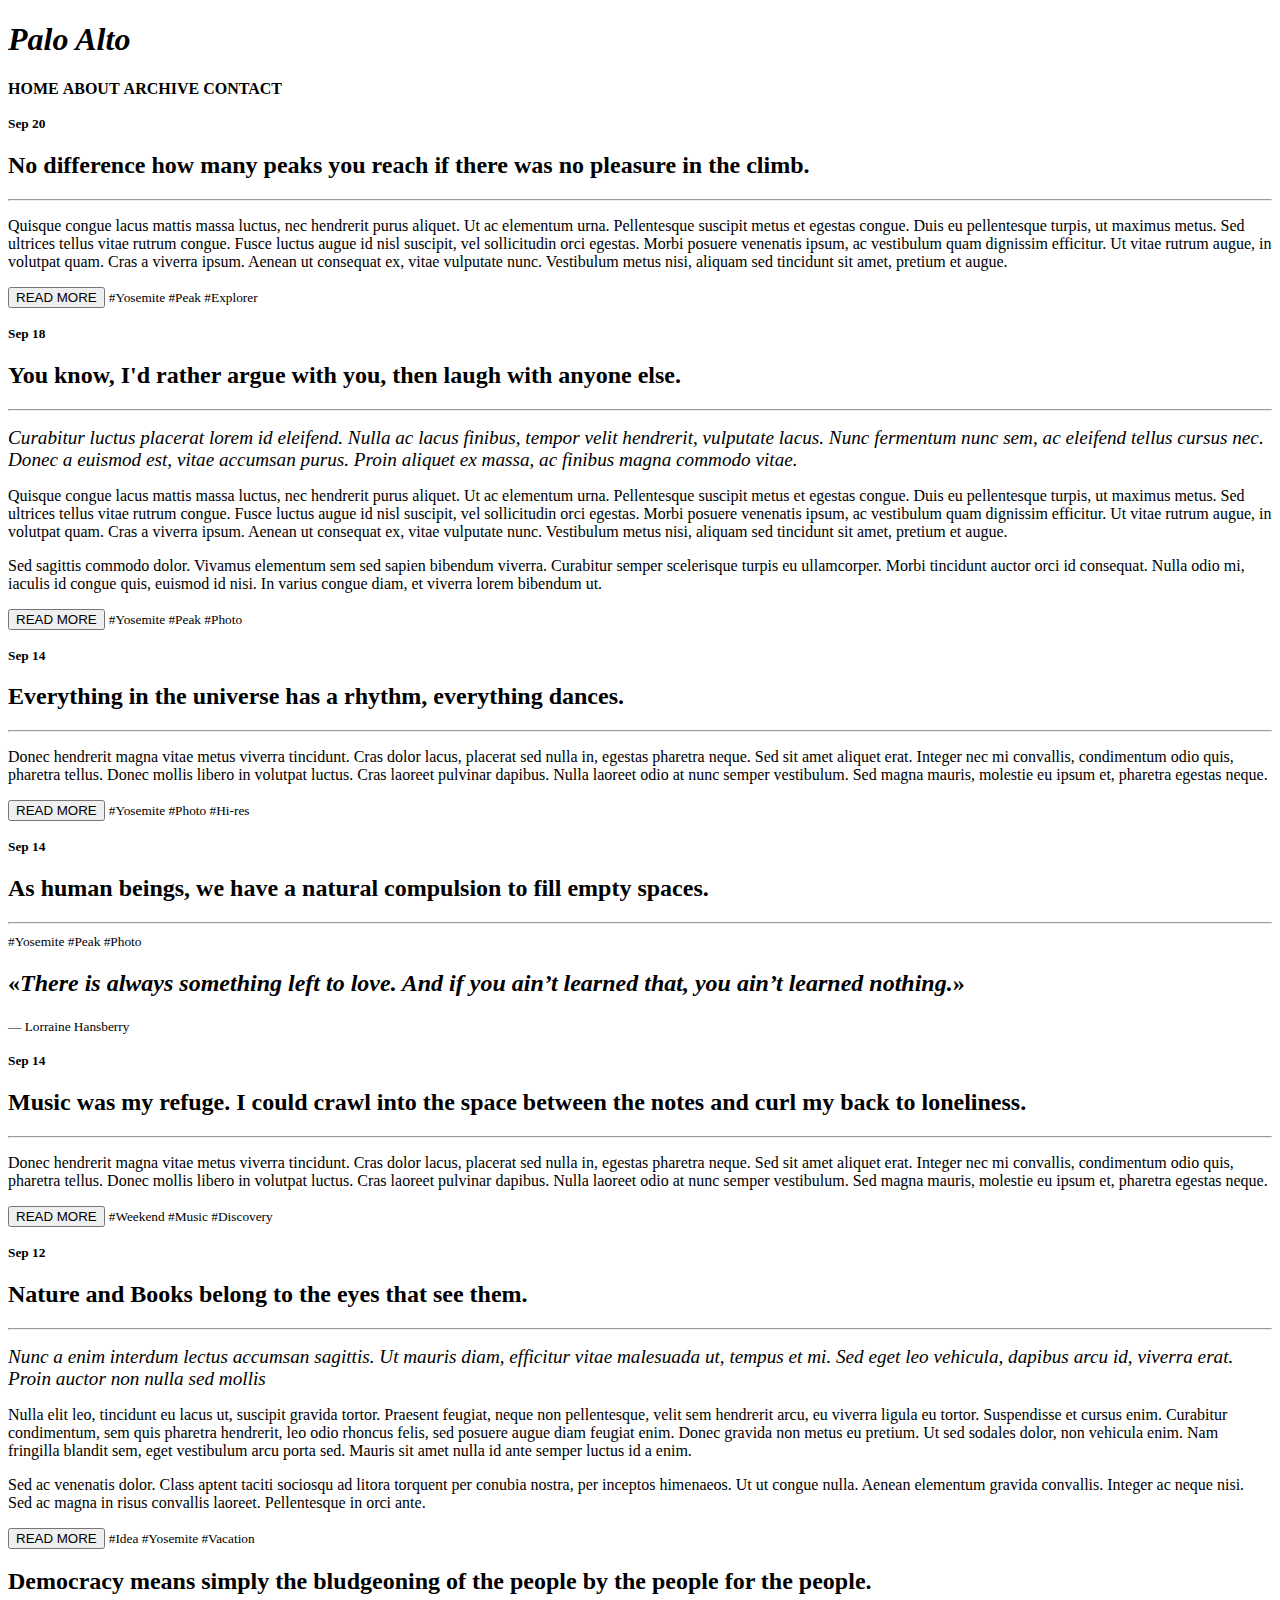
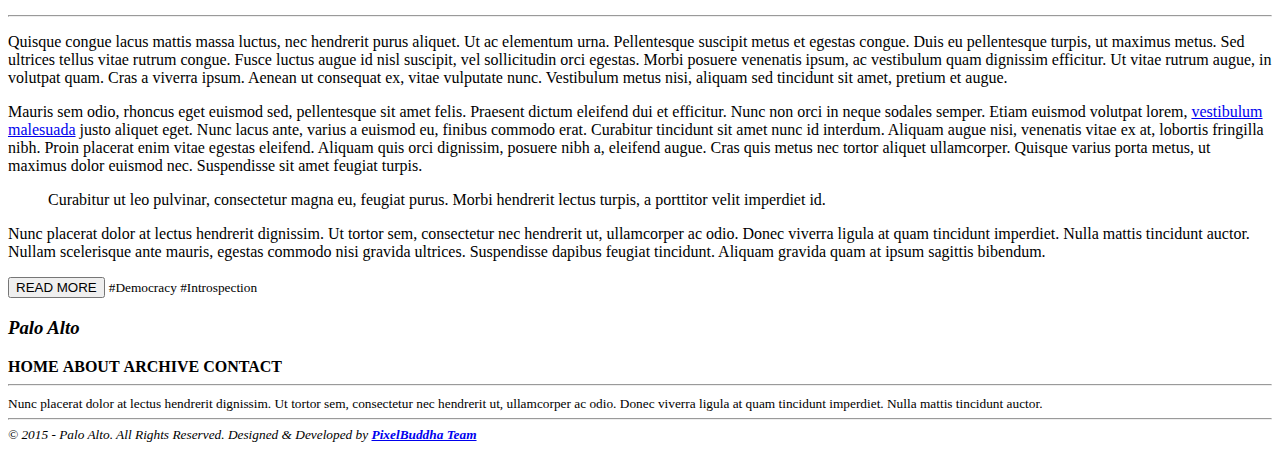
==== public/html/index.html @ e57063d0 "homework" ====
<!DOCTYPE html>
<html lang="uk">
<head>
    <meta charset="utf-8">
    <meta http-equiv="X-UA-Compatible" content="IE=edge">
    <meta name="viewport" content="width=device-width, initial-scale=1, shrink-to-fit=no">

    <title>Index</title>

    <!--<link type="text/css" rel="stylesheet" href="../css/normalize.css">-->
    <link type="text/css" rel="stylesheet" href="../css/main.css">
</head>
<body>

<div class="wrapper">

    <h1>
        <em>Palo Alto</em>
    </h1>
    <div id="menu">
        <ul>
                <li>HOME</li>
                <li>ABOUT</li>
                <li>ARCHIVE</li>
                <li>CONTACT</li>
        </ul>
    </div>
    <p>
        <strong><small>Sep 20</small></strong>
    </p>
    <h2>
            No difference how many peaks you reach if there was no pleasure in the climb.
    </h2>
    <hr>
    <p>
        Quisque congue lacus mattis massa luctus, nec hendrerit purus aliquet. Ut ac elementum urna. Pellentesque suscipit metus et egestas congue. Duis eu pellentesque turpis, ut maximus metus. Sed ultrices tellus vitae rutrum congue. Fusce luctus augue id nisl suscipit, vel sollicitudin orci egestas. Morbi posuere venenatis ipsum, ac vestibulum quam dignissim efficitur. Ut vitae rutrum augue, in volutpat quam. Cras a viverra ipsum. Aenean ut consequat ex, vitae vulputate nunc. Vestibulum metus nisi, aliquam sed tincidunt sit amet, pretium et augue.
    </p>
    <button>READ MORE</button>
    <small>#Yosemite    #Peak   #Explorer</small>
    <p>
        <strong><small>Sep 18</small></strong>
    </p>
    <h2>
        You know, I'd rather argue with you, then laugh with anyone else.
    </h2>
    <hr>
    <p>
        <em><big>Curabitur luctus placerat lorem id eleifend. Nulla ac lacus finibus, tempor velit hendrerit, vulputate lacus. Nunc fermentum nunc sem, ac eleifend tellus cursus nec. Donec a euismod est, vitae accumsan purus. Proin aliquet ex massa, ac finibus magna commodo vitae.</big></em>
    </p>
    <p>
        Quisque congue lacus mattis massa luctus, nec hendrerit purus aliquet. Ut ac elementum urna. Pellentesque suscipit metus et egestas congue. Duis eu pellentesque turpis, ut maximus metus. Sed ultrices tellus vitae rutrum congue. Fusce luctus augue id nisl suscipit, vel sollicitudin orci egestas. Morbi posuere venenatis ipsum, ac vestibulum quam dignissim efficitur. Ut vitae rutrum augue, in volutpat quam. Cras a viverra ipsum. Aenean ut consequat ex, vitae vulputate nunc. Vestibulum metus nisi, aliquam sed tincidunt sit amet, pretium et augue.
    </p>
    <p>
        Sed sagittis commodo dolor. Vivamus elementum sem sed sapien bibendum viverra. Curabitur semper scelerisque turpis eu ullamcorper. Morbi tincidunt auctor orci id consequat. Nulla odio mi, iaculis id congue quis, euismod id nisi. In varius congue diam, et viverra lorem bibendum ut.
    </p>
    <button>READ MORE</button>
    <small>#Yosemite   #Peak   #Photo</small>

    <p>
        <strong><small>Sep 14</small></strong>
    </p>
    <h2>
        Everything in the universe has a rhythm, everything dances.
    </h2>
    <hr>
    <p>
        Donec hendrerit magna vitae metus viverra tincidunt. Cras dolor lacus, placerat sed nulla in, egestas pharetra neque. Sed sit amet aliquet erat. Integer nec mi convallis, condimentum odio quis, pharetra tellus. Donec mollis libero in volutpat luctus. Cras laoreet pulvinar dapibus. Nulla laoreet odio at nunc semper vestibulum. Sed magna mauris, molestie eu ipsum et, pharetra egestas neque.
    </p>
    <button>READ MORE</button>
    <small>#Yosemite    #Photo  #Hi-res</small>
    <p>
        <strong><small>Sep 14</small></strong>
    </p>
    <h2>
        As human beings, we have a natural compulsion to fill empty spaces.
    </h2>
    <hr>
    <small>#Yosemite    #Peak   #Photo</small>
    <h2>
        <q><em>There is always something left to love.
        And if you ain’t learned that, you
        ain’t learned nothing.</em></q>
    </h2>
    <small>— Lorraine Hansberry</small>
    <p>
        <strong><small>Sep 14</small></strong>
    </p>

    <h2>
        Music was my refuge. I could crawl into the space between the notes and curl my back to loneliness.
    </h2>
    <hr>
    <p>
        Donec hendrerit magna vitae metus viverra tincidunt. Cras dolor lacus, placerat sed nulla in, egestas pharetra neque. Sed sit amet aliquet erat. Integer nec mi convallis, condimentum odio quis, pharetra tellus. Donec mollis libero in volutpat luctus. Cras laoreet pulvinar dapibus. Nulla laoreet odio at nunc semper vestibulum. Sed magna mauris, molestie eu ipsum et, pharetra egestas neque.
    </p>
    <button>READ MORE</button>
    <small>#Weekend   #Music   #Discovery</small>
    <p>
        <strong><small>Sep 12</small></strong>
    </p>
    <h2>
        Nature and Books belong to the eyes that see them.
    </h2>
    <hr>
    <p>
        <em><big>Nunc a enim interdum lectus accumsan sagittis. Ut mauris diam, efficitur vitae malesuada ut, tempus et mi. Sed eget leo vehicula, dapibus arcu id, viverra erat. Proin auctor non nulla sed mollis</big></em>
    </p>
    <p>
        Nulla elit leo, tincidunt eu lacus ut, suscipit gravida tortor. Praesent feugiat, neque non pellentesque, velit sem hendrerit arcu, eu viverra ligula eu tortor. Suspendisse et cursus enim. Curabitur condimentum, sem quis pharetra hendrerit, leo odio rhoncus felis, sed posuere augue diam feugiat enim. Donec gravida non metus eu pretium. Ut sed sodales dolor, non vehicula enim. Nam fringilla blandit sem, eget vestibulum arcu porta sed. Mauris sit amet nulla id ante semper luctus id a enim.
    </p>
    <p>
        Sed ac venenatis dolor. Class aptent taciti sociosqu ad litora torquent per conubia nostra, per inceptos himenaeos. Ut ut congue nulla. Aenean elementum gravida convallis. Integer ac neque nisi. Sed ac magna in risus convallis laoreet. Pellentesque in orci ante.
    </p>
    <button>READ MORE</button>
    <small>#Idea   #Yosemite   #Vacation</small>
    <h2>
        Democracy means simply the bludgeoning of the people by the people for the people.
    </h2>
    <hr>
    <p>
        Quisque congue lacus mattis massa luctus, nec hendrerit purus aliquet. Ut ac elementum urna. Pellentesque suscipit metus et egestas congue. Duis eu pellentesque turpis, ut maximus metus. Sed ultrices tellus vitae rutrum congue. Fusce luctus augue id nisl suscipit, vel sollicitudin orci egestas. Morbi posuere venenatis ipsum, ac vestibulum quam dignissim efficitur. Ut vitae rutrum augue, in volutpat quam. Cras a viverra ipsum. Aenean ut consequat ex, vitae vulputate nunc. Vestibulum metus nisi, aliquam sed tincidunt sit amet, pretium et augue.
    </p>
    <p>
        Mauris sem odio, rhoncus eget euismod sed, pellentesque sit amet felis. Praesent dictum eleifend dui et efficitur. Nunc non orci in neque sodales semper. Etiam euismod volutpat lorem, <a href="#"> vestibulum malesuada</a> justo aliquet eget. Nunc lacus ante, varius a euismod eu, finibus commodo erat. Curabitur tincidunt sit amet nunc id interdum. Aliquam augue nisi, venenatis vitae ex at, lobortis fringilla nibh. Proin placerat enim vitae egestas eleifend. Aliquam quis orci dignissim, posuere nibh a, eleifend augue. Cras quis metus nec tortor aliquet ullamcorper. Quisque varius porta metus, ut maximus dolor euismod nec. Suspendisse sit amet feugiat turpis.
    </p>
    <blockquote>
        Curabitur ut leo pulvinar, consectetur magna eu, feugiat purus. Morbi hendrerit lectus turpis, a porttitor velit imperdiet id.
    </blockquote>
    <p>
        Nunc placerat dolor at lectus hendrerit dignissim. Ut tortor sem, consectetur nec hendrerit ut, ullamcorper ac odio. Donec viverra ligula at quam tincidunt imperdiet. Nulla mattis tincidunt auctor. Nullam scelerisque ante mauris, egestas commodo nisi gravida ultrices. Suspendisse dapibus feugiat tincidunt. Aliquam gravida quam at ipsum sagittis bibendum.
    </p>
    <button>READ MORE</button>
    <small>#Democracy   #Introspection</small>

    <h3>
        <strong>
            <em>
                Palo Alto
            </em>
        </strong>
    </h3>
    <div id="footer_menu">
        <ul>
            <li>HOME</li>
            <li>ABOUT</li>
            <li>ARCHIVE</li>
            <li>CONTACT</li>
        </ul>
    </div>
    <hr>
    <small>
        Nunc placerat dolor at lectus hendrerit dignissim. Ut tortor sem, consectetur nec hendrerit ut, ullamcorper ac odio. Donec viverra ligula at quam tincidunt imperdiet. Nulla mattis tincidunt auctor.
    <hr>
        <address>© 2015 - Palo Alto. All Rights Reserved. Designed & Developed by <strong><a href="#">PixelBuddha Team</a></strong></address><small>


</div>

<script src="../js/libs/jquery-2.1.1.js"></script>
<script src="../js/main.js"></script>
</body>
</html>
---- public/css/main.css ----
#menu ul{
    margin:  0;
    padding: 0;
    list-style: none;
    font-size: 16px;
}
#menu ul li{
    display: inline-block;
    font-weight: bold;
}
#footer_menu ul{
    margin:  0;
    padding: 0;
    list-style: none;
    font-size: 16px;
}
#footer_menu ul li{
    display: inline-block;
    font-weight: bold;
}
ul {
    /*margin:  0;
    padding: 0;
    list-style: none;
    font-size: 20px;*/
}

ul li:hover ul {
    display: block;
}

ul ul {
    display: none;
}
#left{
    width: 49%;
    display:inline-block;
    margin: 0;
}
#right{
    width: 49%;
    display:inline-block;
    margin: 0;
}
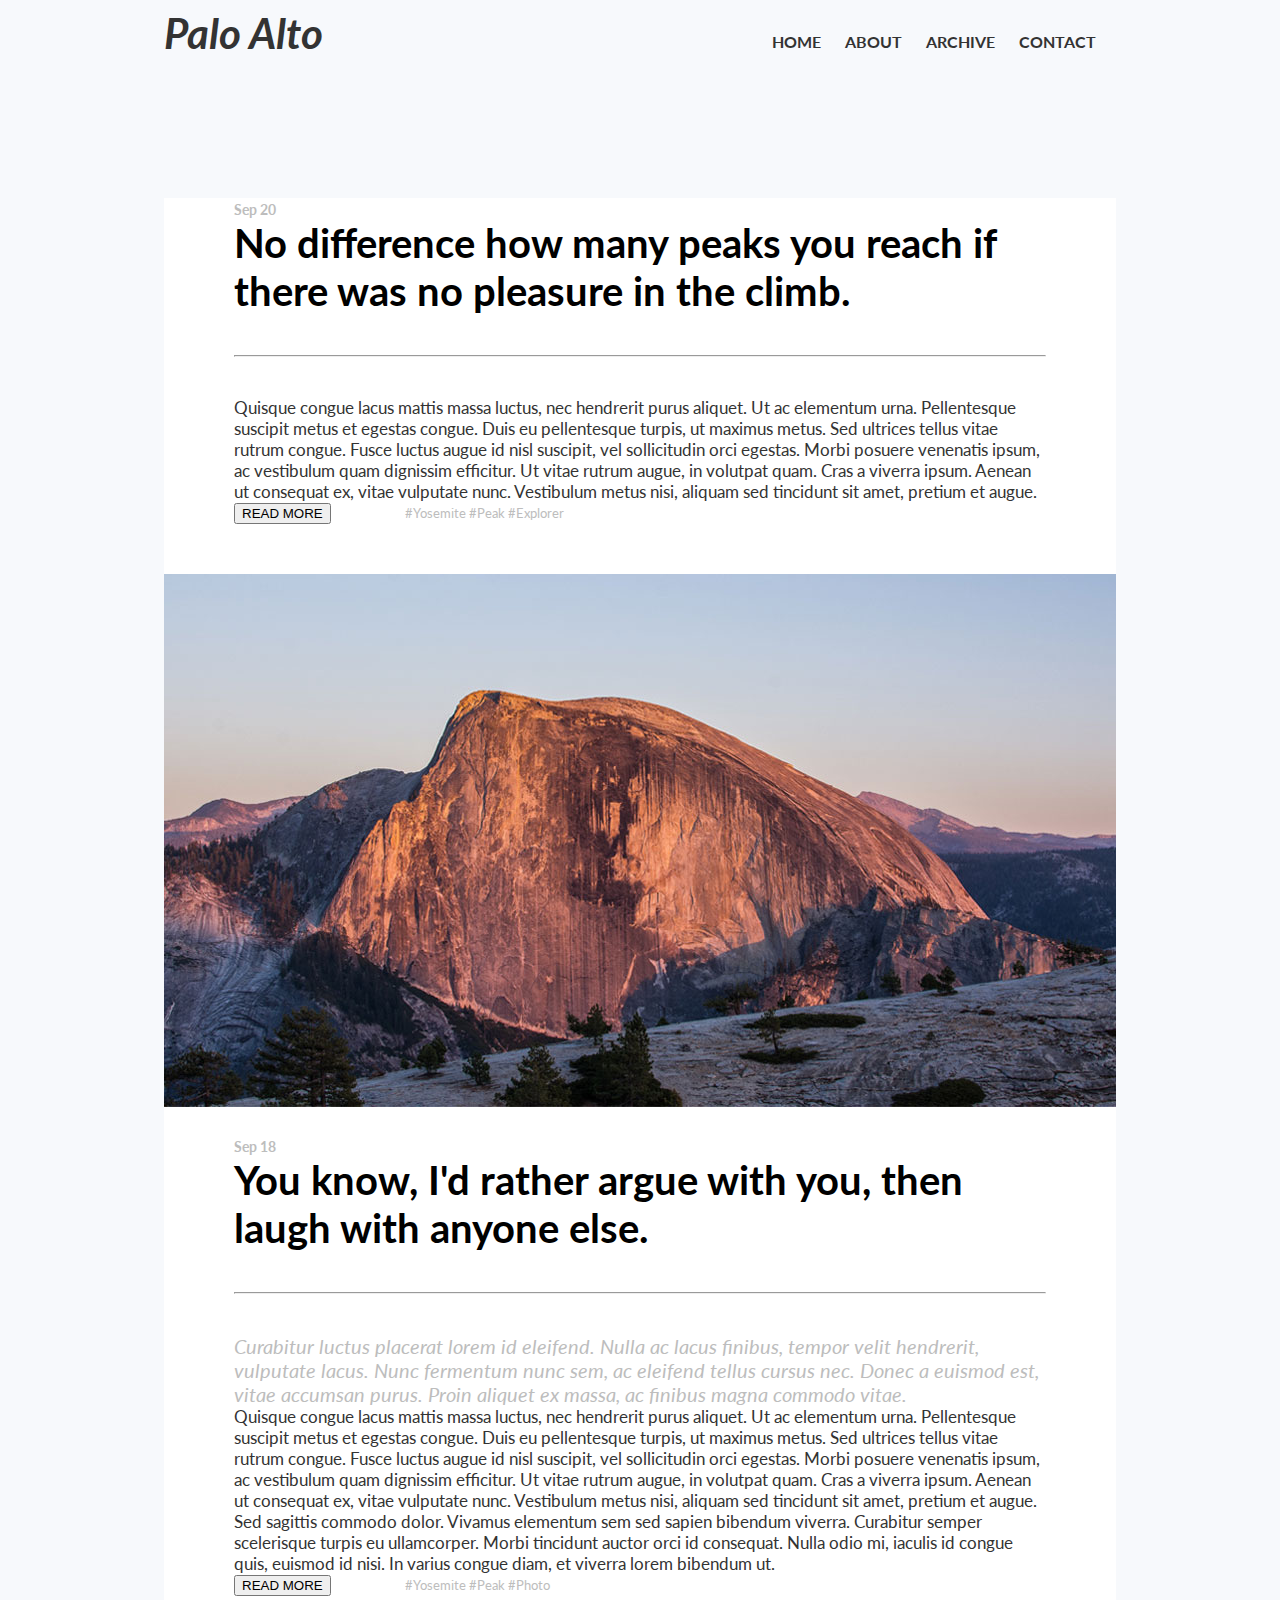
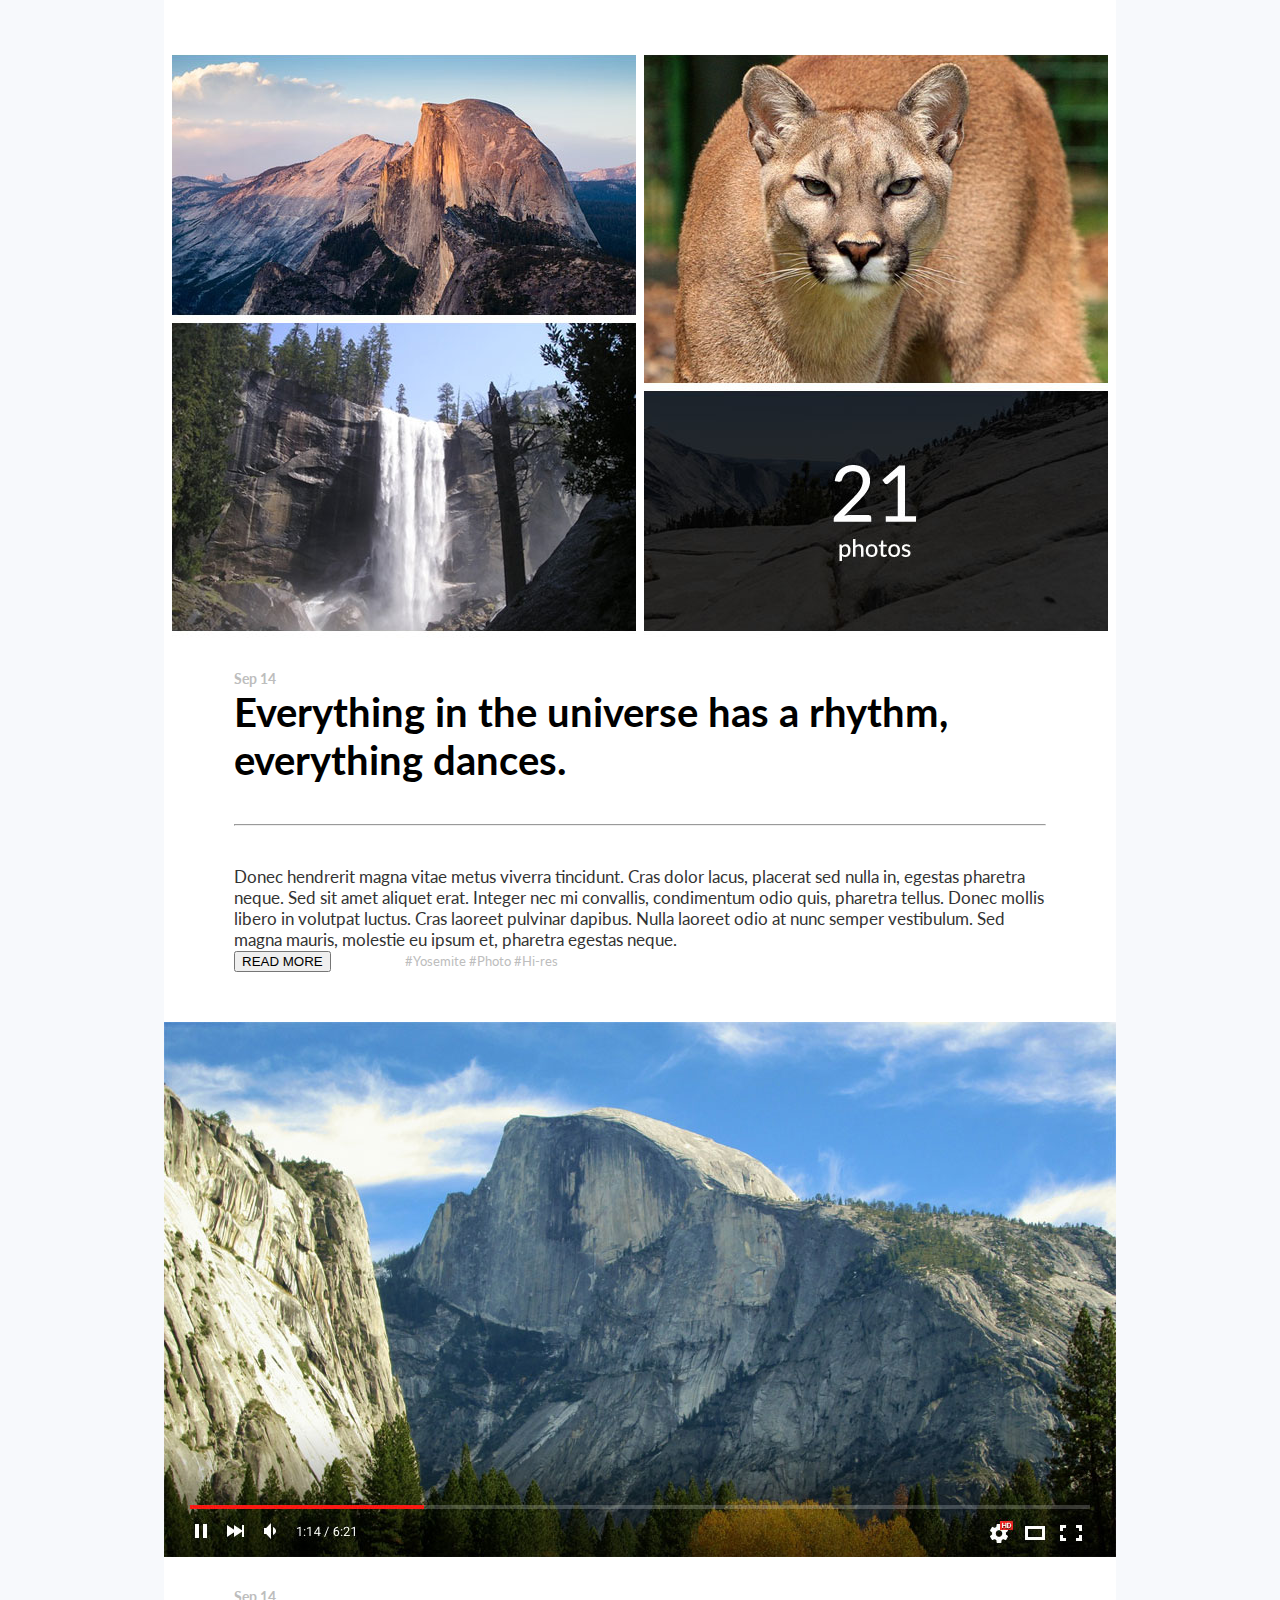
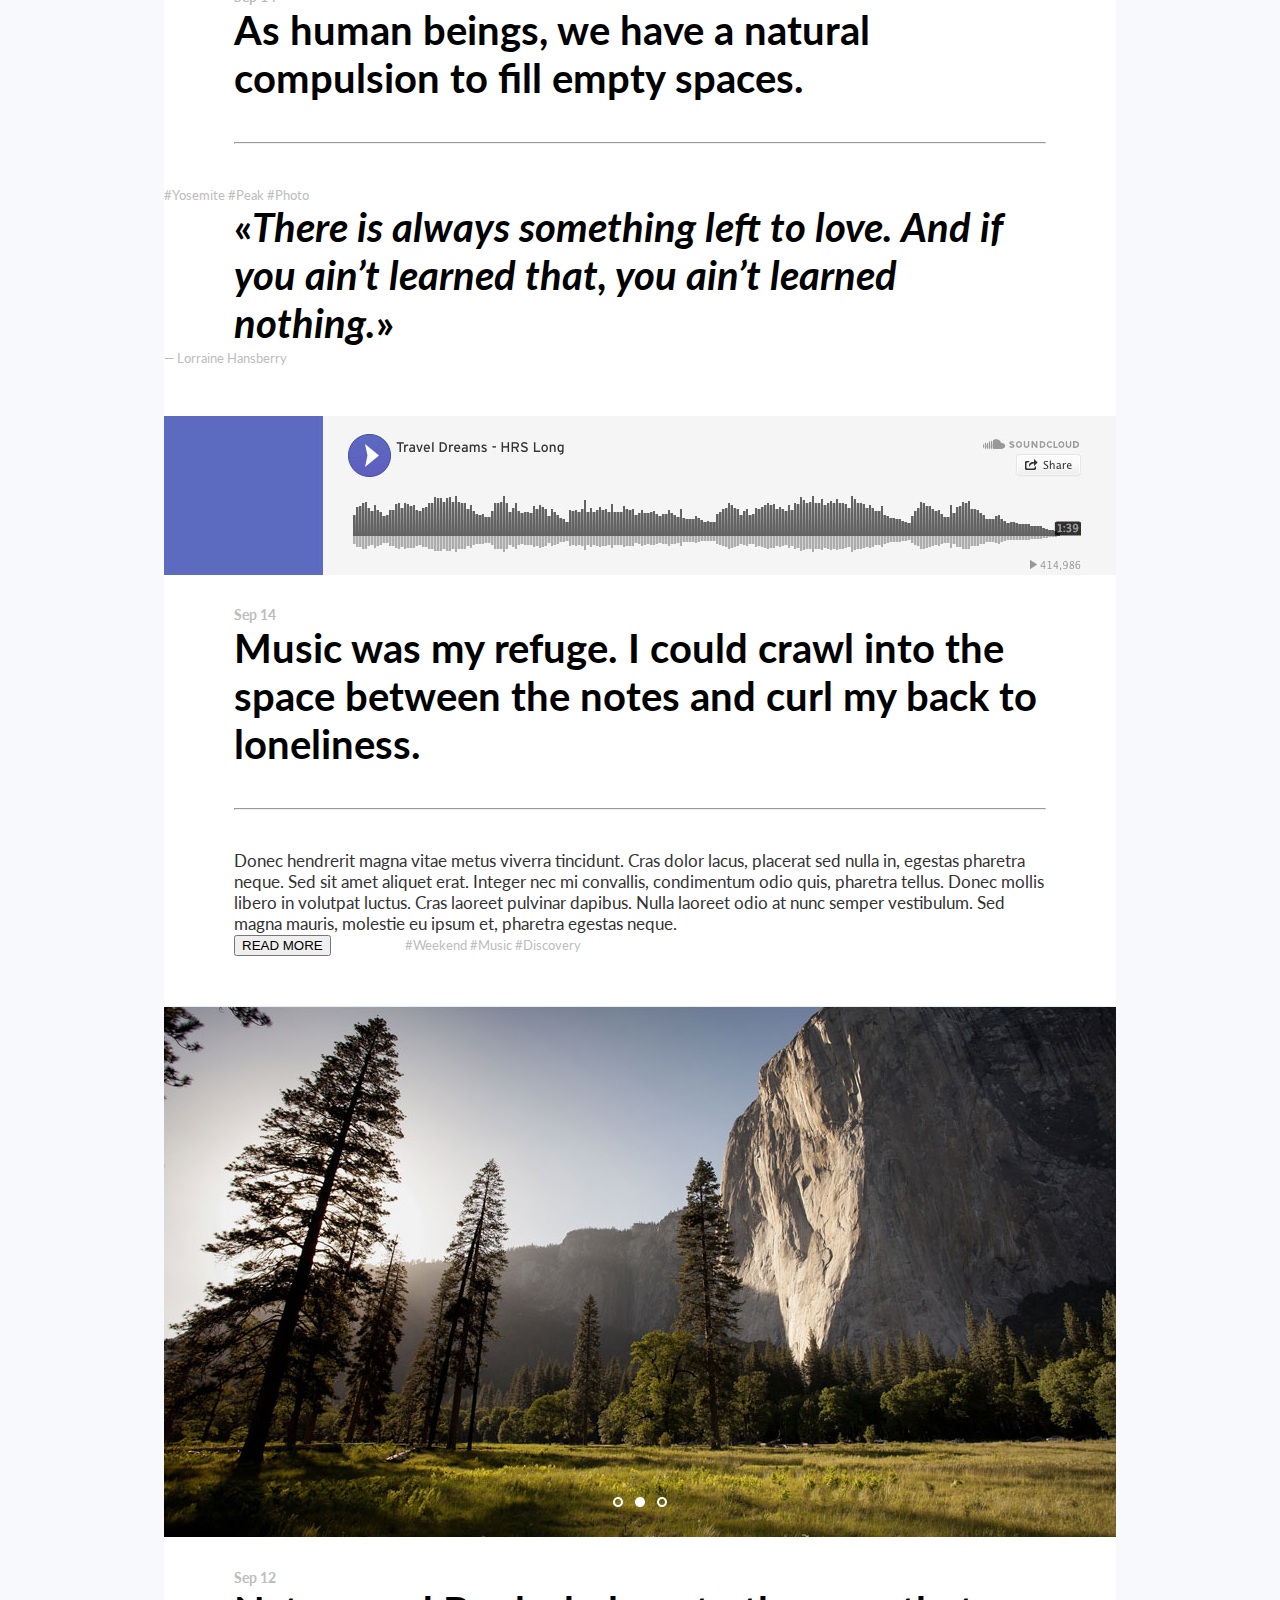
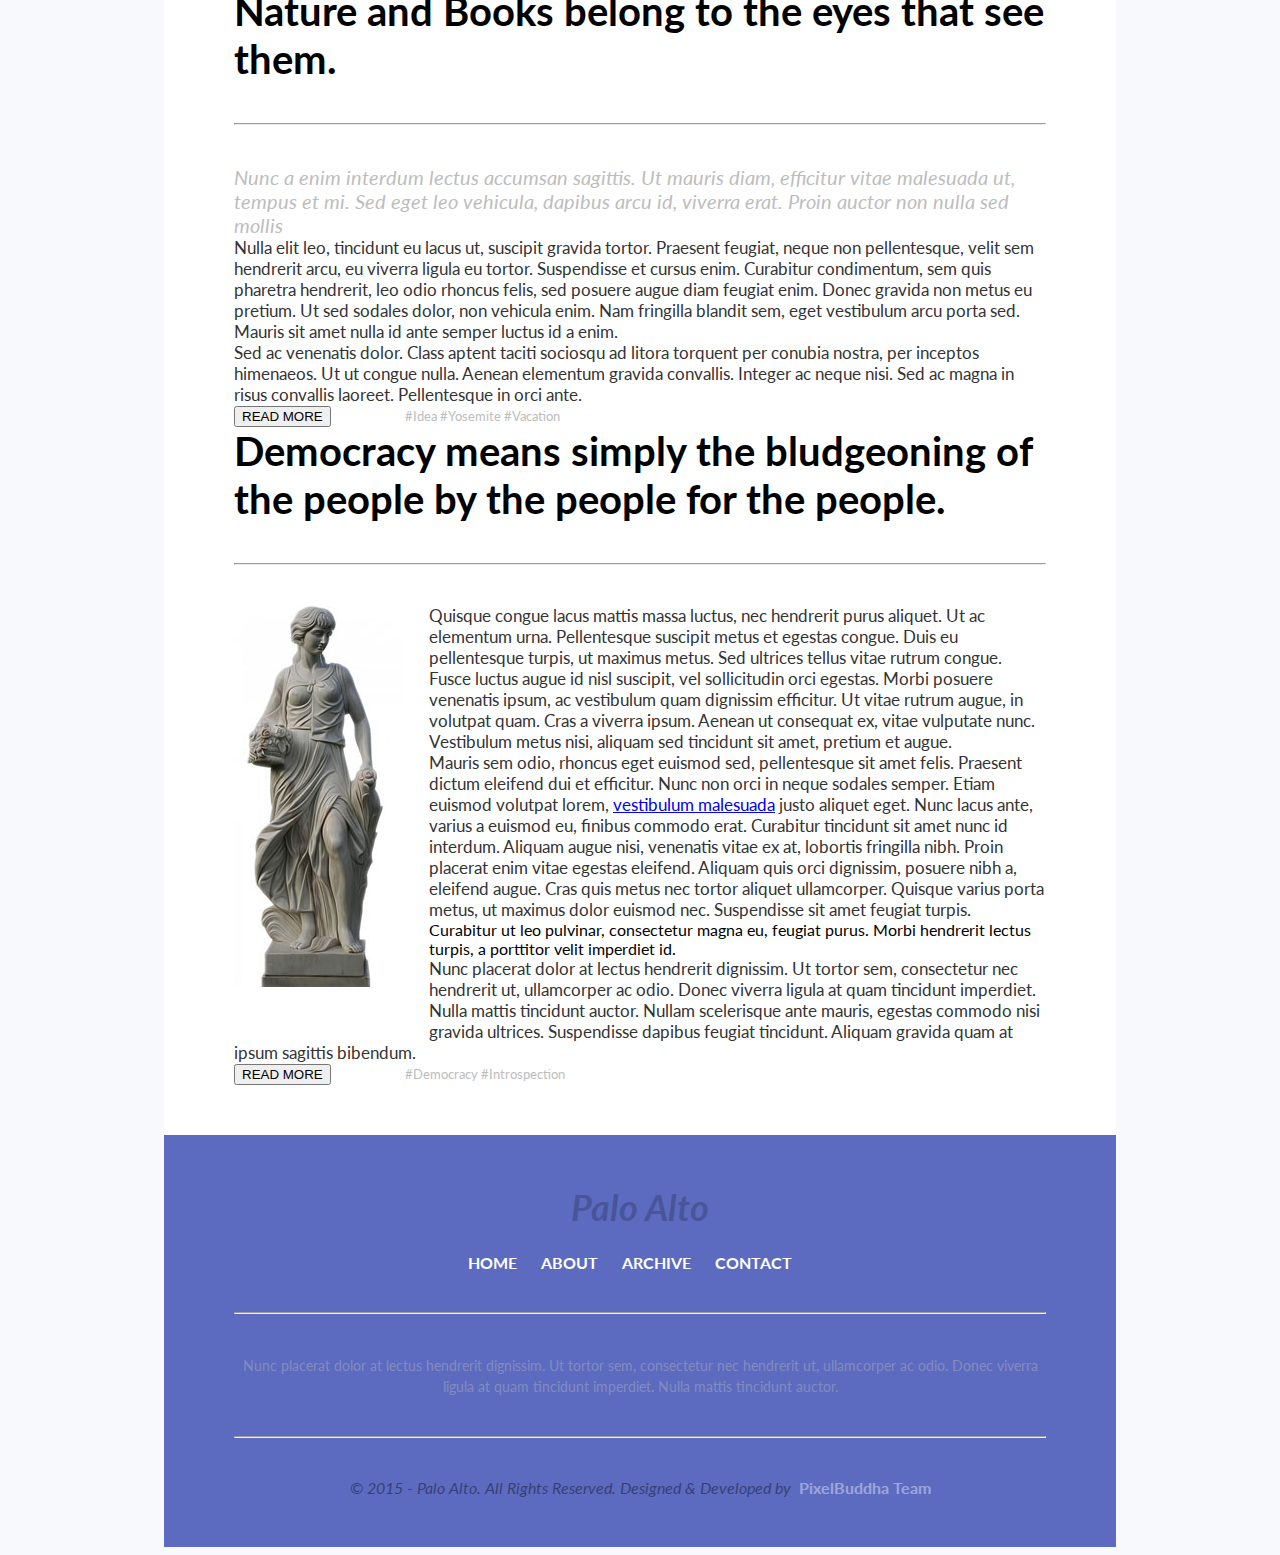
==== commit 84031116: "homework 3.1" ====
--- a/public/html/index.html
+++ b/public/html/index.html
@@ -13,23 +13,24 @@
 <body>
 
 <div class="wrapper">
-
-    <h1>
-        <em>Palo Alto</em>
-    </h1>
-    <div id="menu">
-        <ul>
-                <li>HOME</li>
-                <li>ABOUT</li>
-                <li>ARCHIVE</li>
-                <li>CONTACT</li>
-        </ul>
+    <div class="header">
+        <div class="logo">
+            <a href="index.html">Palo Alto</a>
+        </div>
+        <div id="menu">
+            <ul>
+                <li><a href="index.html">HOME</a></li>
+                <li><a href="about.html">ABOUT</a></li>
+                <li><a href="archive.html">ARCHIVE</a></li>
+                <li><a href="contacts.html">CONTACT</a></li>
+            </ul>
+        </div>
     </div>
     <p>
         <strong><small>Sep 20</small></strong>
     </p>
     <h2>
-            No difference how many peaks you reach if there was no pleasure in the climb.
+        No difference how many peaks you reach if there was no pleasure in the climb.
     </h2>
     <hr>
     <p>
@@ -37,6 +38,7 @@
     </p>
     <button>READ MORE</button>
     <small>#Yosemite    #Peak   #Explorer</small>
+    <img src="../img/img_1.jpg" alt="Mountain" height="533" width="952"/>
     <p>
         <strong><small>Sep 18</small></strong>
     </p>
@@ -55,7 +57,7 @@
     </p>
     <button>READ MORE</button>
     <small>#Yosemite   #Peak   #Photo</small>
-
+    <img src="../img/img_2.jpg" alt="Images" height="593" width="952"/>
     <p>
         <strong><small>Sep 14</small></strong>
     </p>
@@ -68,6 +70,8 @@
     </p>
     <button>READ MORE</button>
     <small>#Yosemite    #Photo  #Hi-res</small>
+
+    <img src="../img/img_3.jpg" alt="Video" height="535" width="952"/>
     <p>
         <strong><small>Sep 14</small></strong>
     </p>
@@ -78,10 +82,11 @@
     <small>#Yosemite    #Peak   #Photo</small>
     <h2>
         <q><em>There is always something left to love.
-        And if you ain’t learned that, you
-        ain’t learned nothing.</em></q>
+            And if you ain’t learned that, you
+            ain’t learned nothing.</em></q>
     </h2>
     <small>— Lorraine Hansberry</small>
+    <img src="../img/img_4.jpg" alt="Player" height="159" width="952"/>
     <p>
         <strong><small>Sep 14</small></strong>
     </p>
@@ -95,6 +100,7 @@
     </p>
     <button>READ MORE</button>
     <small>#Weekend   #Music   #Discovery</small>
+    <img src="../img/img_5.jpg" alt="Slider" height="532" width="952"/>
     <p>
         <strong><small>Sep 12</small></strong>
     </p>
@@ -117,7 +123,9 @@
         Democracy means simply the bludgeoning of the people by the people for the people.
     </h2>
     <hr>
+
     <p>
+        <img src="../img/img_6.jpg" alt="Statuya" height="408" width="170" style="margin: 0 25px 25px 0; float: left"/>
         Quisque congue lacus mattis massa luctus, nec hendrerit purus aliquet. Ut ac elementum urna. Pellentesque suscipit metus et egestas congue. Duis eu pellentesque turpis, ut maximus metus. Sed ultrices tellus vitae rutrum congue. Fusce luctus augue id nisl suscipit, vel sollicitudin orci egestas. Morbi posuere venenatis ipsum, ac vestibulum quam dignissim efficitur. Ut vitae rutrum augue, in volutpat quam. Cras a viverra ipsum. Aenean ut consequat ex, vitae vulputate nunc. Vestibulum metus nisi, aliquam sed tincidunt sit amet, pretium et augue.
     </p>
     <p>
@@ -132,27 +140,26 @@
     <button>READ MORE</button>
     <small>#Democracy   #Introspection</small>
 
-    <h3>
-        <strong>
-            <em>
-                Palo Alto
-            </em>
-        </strong>
-    </h3>
-    <div id="footer_menu">
-        <ul>
-            <li>HOME</li>
-            <li>ABOUT</li>
-            <li>ARCHIVE</li>
-            <li>CONTACT</li>
-        </ul>
+    <div class="footer">
+
+        <div class="footer_logo">
+            <a href="index.html">Palo Alto</a>
+        </div>
+        <div id="footer_menu">
+            <ul>
+                <li><a href="index.html">HOME</a></li>
+                <li><a href="about.html">ABOUT</a></li>
+                <li><a href="archive.html">ARCHIVE</a></li>
+                <li><a href="contacts.html">CONTACT</a></li>
+            </ul>
+        </div>
+        <hr>
+        <p><small>
+            Nunc placerat dolor at lectus hendrerit dignissim. Ut tortor sem, consectetur nec hendrerit ut, ullamcorper ac odio. Donec viverra ligula at quam tincidunt imperdiet. Nulla mattis tincidunt auctor.
+        </small></p>
+        <hr>
+        <p><address>© 2015 - Palo Alto. All Rights Reserved. Designed & Developed by &nbsp<a href="#">PixelBuddha Team</a></address></p>
     </div>
-    <hr>
-    <small>
-        Nunc placerat dolor at lectus hendrerit dignissim. Ut tortor sem, consectetur nec hendrerit ut, ullamcorper ac odio. Donec viverra ligula at quam tincidunt imperdiet. Nulla mattis tincidunt auctor.
-    <hr>
-        <address>© 2015 - Palo Alto. All Rights Reserved. Designed & Developed by <strong><a href="#">PixelBuddha Team</a></strong></address><small>
-
 
 </div>
 
--- a/public/css/main.css
+++ b/public/css/main.css
@@ -1,3 +1,99 @@
+@import url(https://fonts.googleapis.com/css?family=Lato:700,400);
+
+body{
+    background-color: #f7f9fc;
+    font-family: 'Lato', sans-serif;
+}
+img{
+    margin: 50px 0 25px 0;
+}
+p{
+    color: #333;
+    font-size: 17px;
+}
+h2{
+    font-size: 40px;
+}
+big, small{
+    color: #bdbdbd;
+}
+p, h1, h2, h3, h4, h5, h6, blockquote, button{
+    margin: 0 70px;
+}
+hr{
+    color: #eee;
+    margin: 40px 70px;
+}
+
+address{
+    display: inline;
+    opacity: 0.4;
+
+
+}
+address a{
+    color: #fff;
+    font-weight: bold;
+    text-decoration: none;
+    font-style: normal;
+    opacity: 1;
+}
+
+ul li:hover ul {
+    display: block;
+}
+
+ul ul {
+    display: none;
+}
+.logo {
+    display: inline-block;
+}
+.logo a{
+    text-decoration: none;
+    font-weight: bold;
+    font-size: 42px;
+    font-style: italic;
+    color: #333;
+}
+.footer_logo {
+    display: block;
+}
+.footer_logo a{
+    text-decoration: none;
+    font-weight: bold;
+    font-size: 36px;
+    font-style: italic;
+    color: #000;
+    opacity: 0.2;
+}
+.footer p{
+    color: #fff;
+    opacity: 0.4;
+}
+.wrapper{
+    display: block;
+    background: #fff;
+    margin: 0 auto;
+    width: 952px;
+}
+.header{
+    display: block;
+    background-color: #f7f9fc;
+    height: 190px;
+}
+.footer{
+    display: block;
+    background: #5c6bc0;
+    text-align: center;
+    margin-top: 50px;
+    padding: 50px 0 50px 0;
+}
+#menu{
+    display: inline-block;
+    float: right;
+    margin-top: 24px;
+}
 #menu ul{
     margin:  0;
     padding: 0;
@@ -7,6 +103,23 @@
 #menu ul li{
     display: inline-block;
     font-weight: bold;
+}
+#menu ul li a{
+    text-decoration: none;
+    font-size: 16px;
+    color: #333333;
+    margin: 0 20px 0 0;
+}
+#menu ul li a:hover {
+    padding-bottom: 6px;
+    border-bottom: 2px solid #5c6bc0;
+}
+#menu ul li a.active {
+    color: #bdbdbd;      /*NE RABOTAET, VANYA PODSCAJY KAK POFIXIT'*/
+}
+#footer_menu{
+    display: inline-block;
+    margin-top: 24px;
 }
 #footer_menu ul{
     margin:  0;
@@ -18,19 +131,15 @@
     display: inline-block;
     font-weight: bold;
 }
-ul {
-    /*margin:  0;
-    padding: 0;
-    list-style: none;
-    font-size: 20px;*/
+#footer_menu ul li a{
+    text-decoration: none;
+    font-size: 16px;
+    color: #fff;
+    margin: 0 20px 0 0;
 }
-
-ul li:hover ul {
-    display: block;
-}
-
-ul ul {
-    display: none;
+#footer_menu ul li a:hover {
+    padding-bottom: 6px;
+    border-bottom: 2px solid #fff;
 }
 #left{
     width: 49%;
@@ -41,4 +150,4 @@
     width: 49%;
     display:inline-block;
     margin: 0;
-}+}
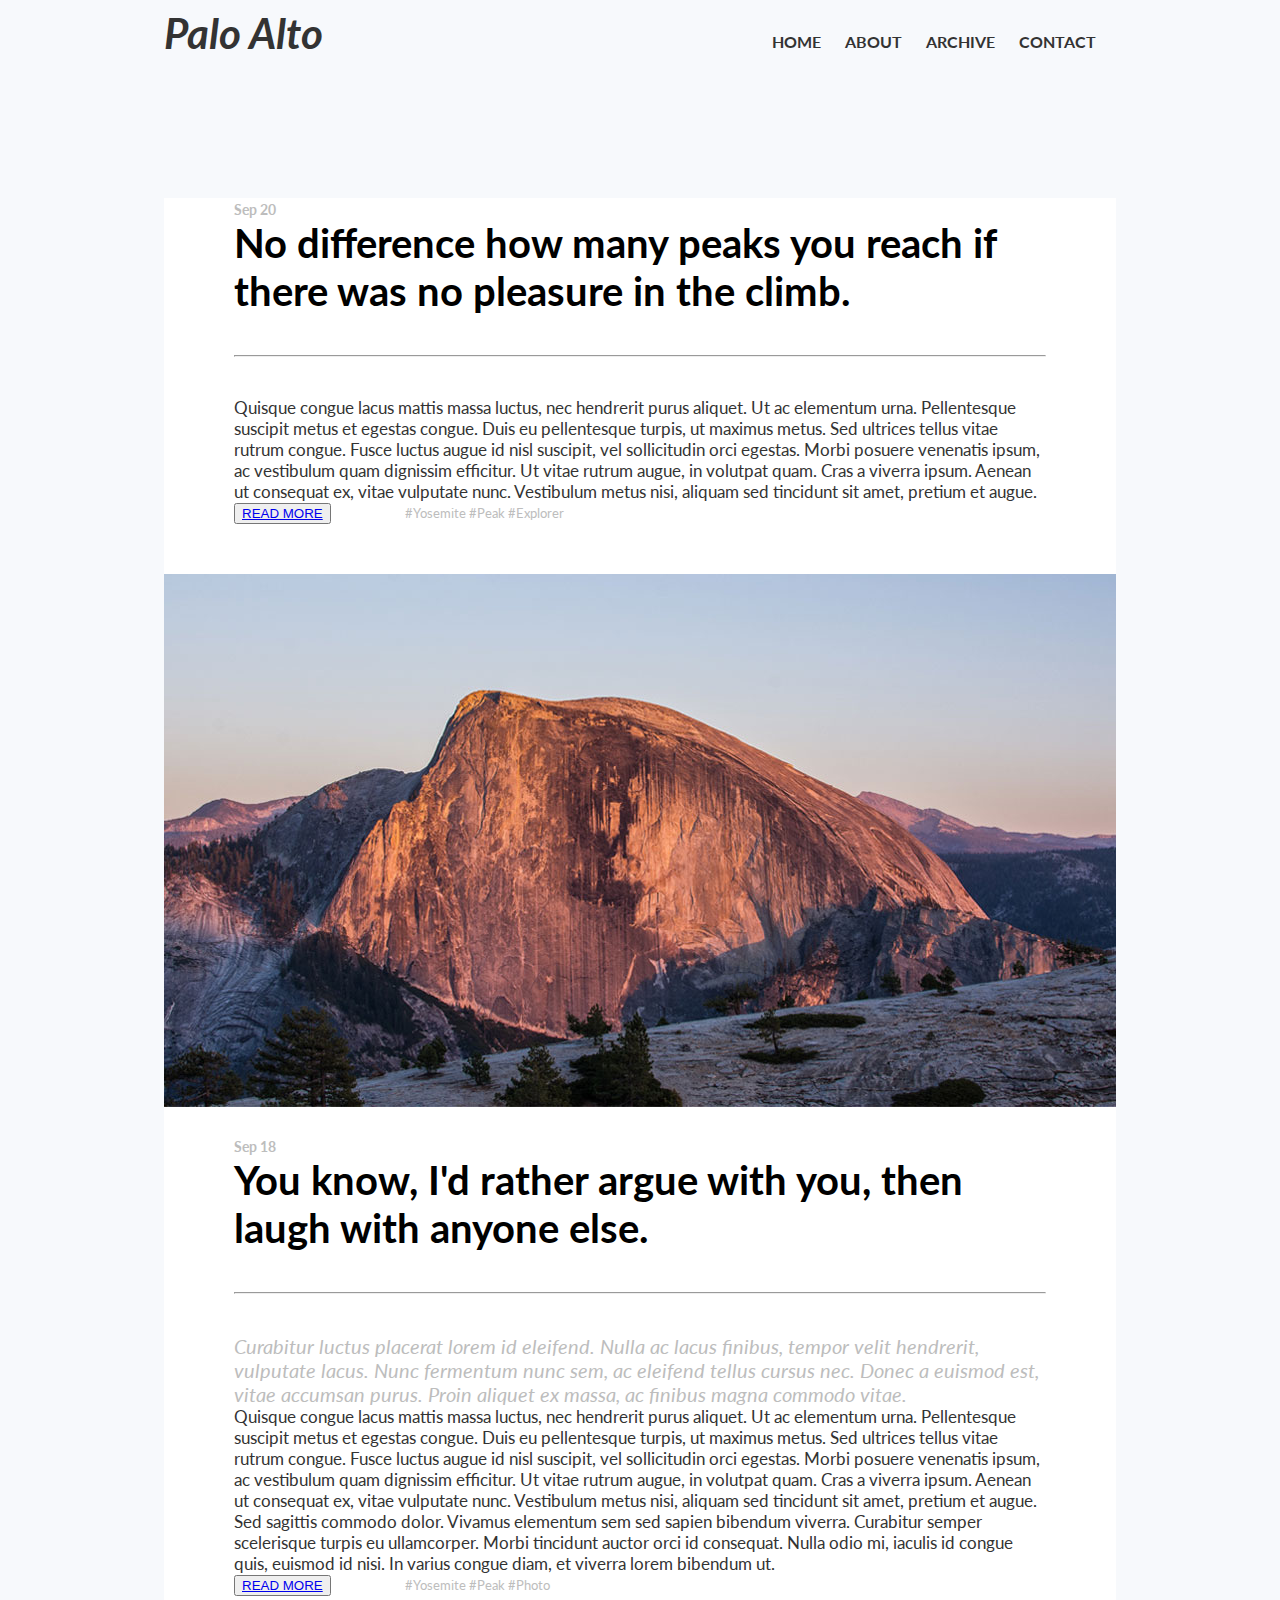
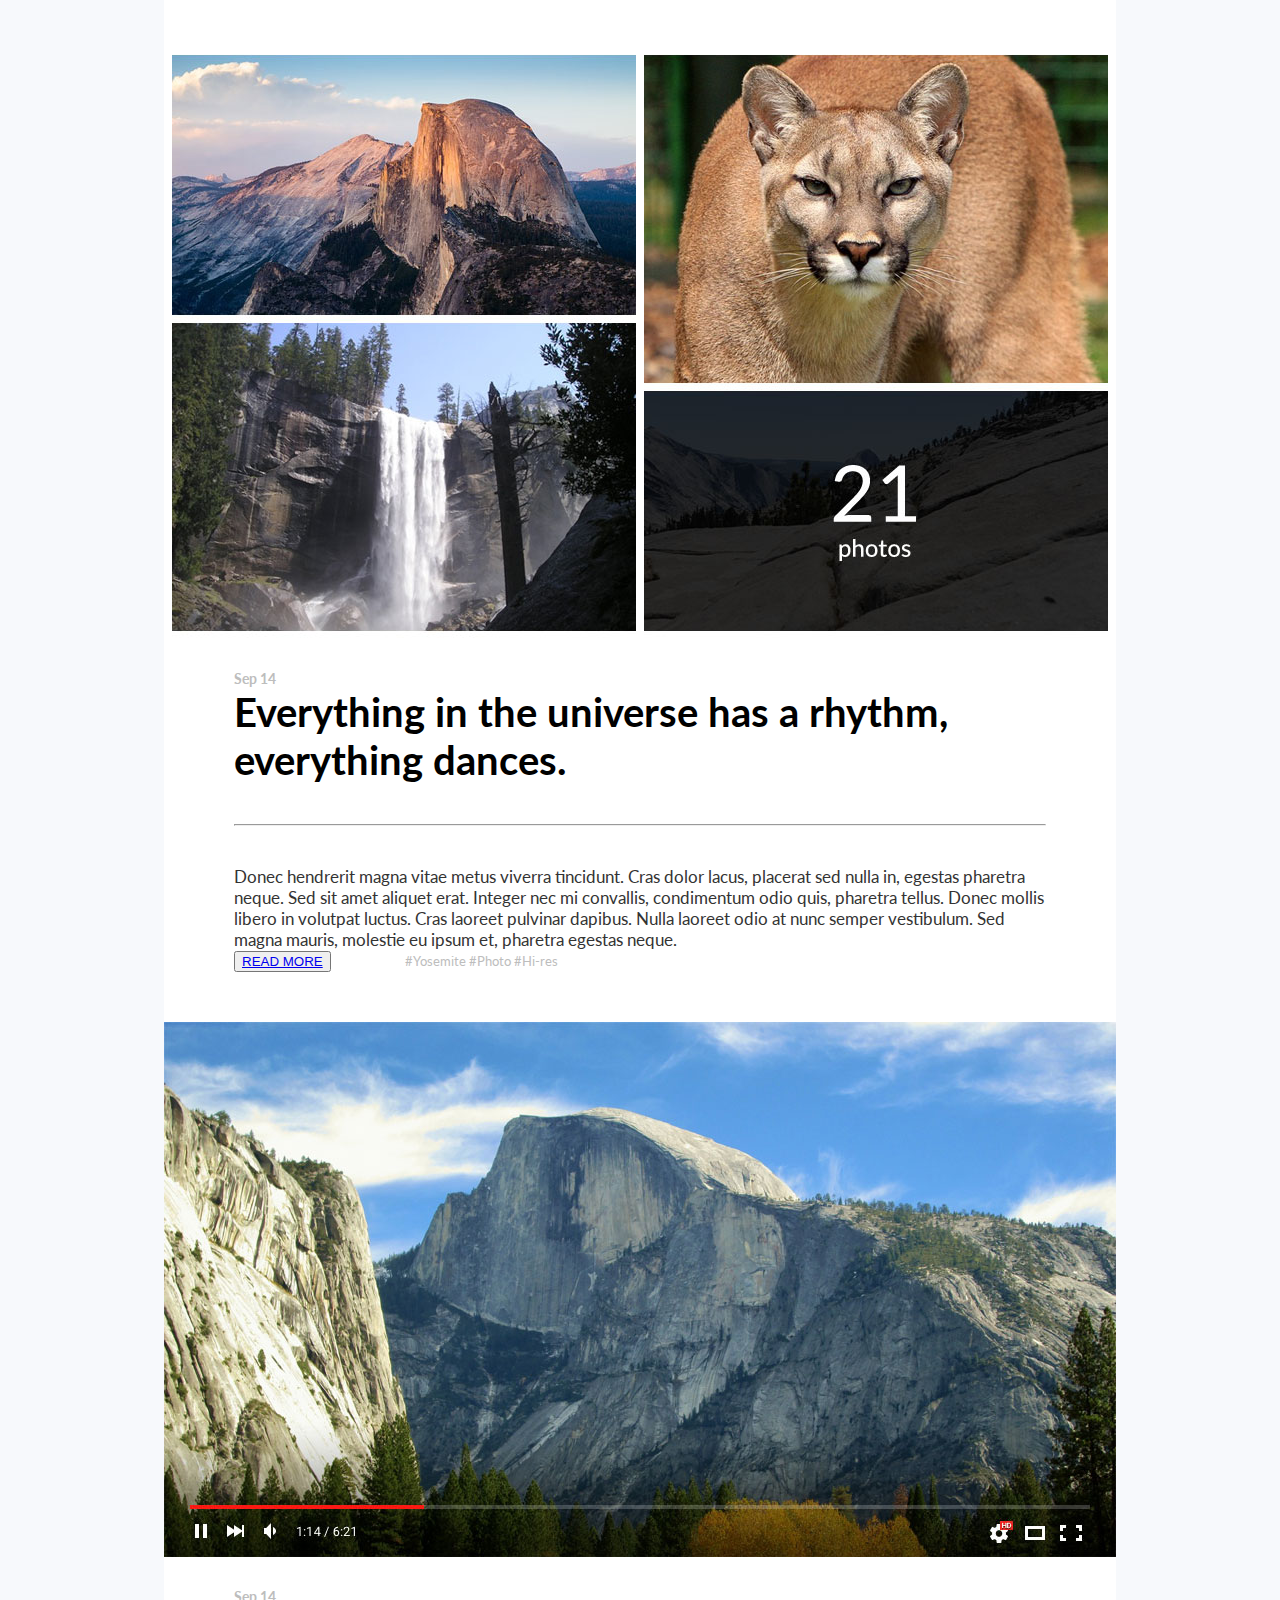
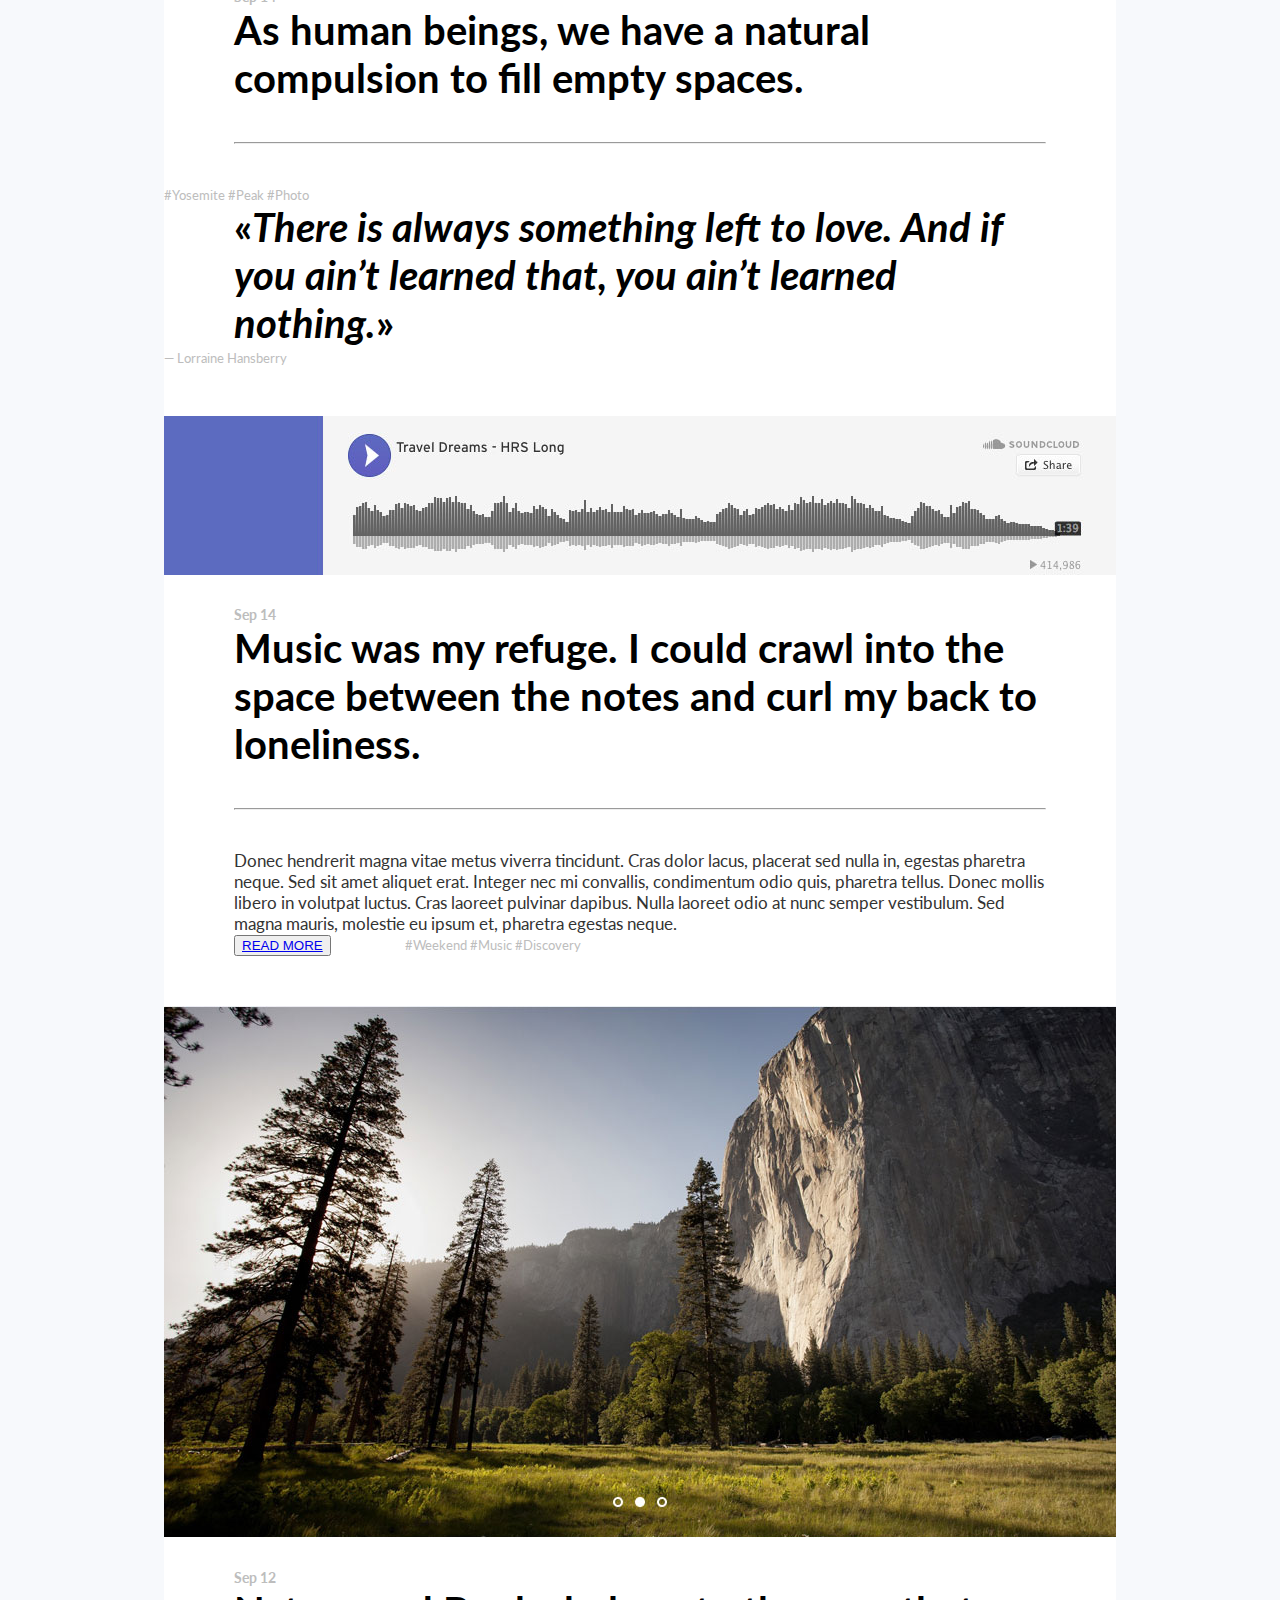
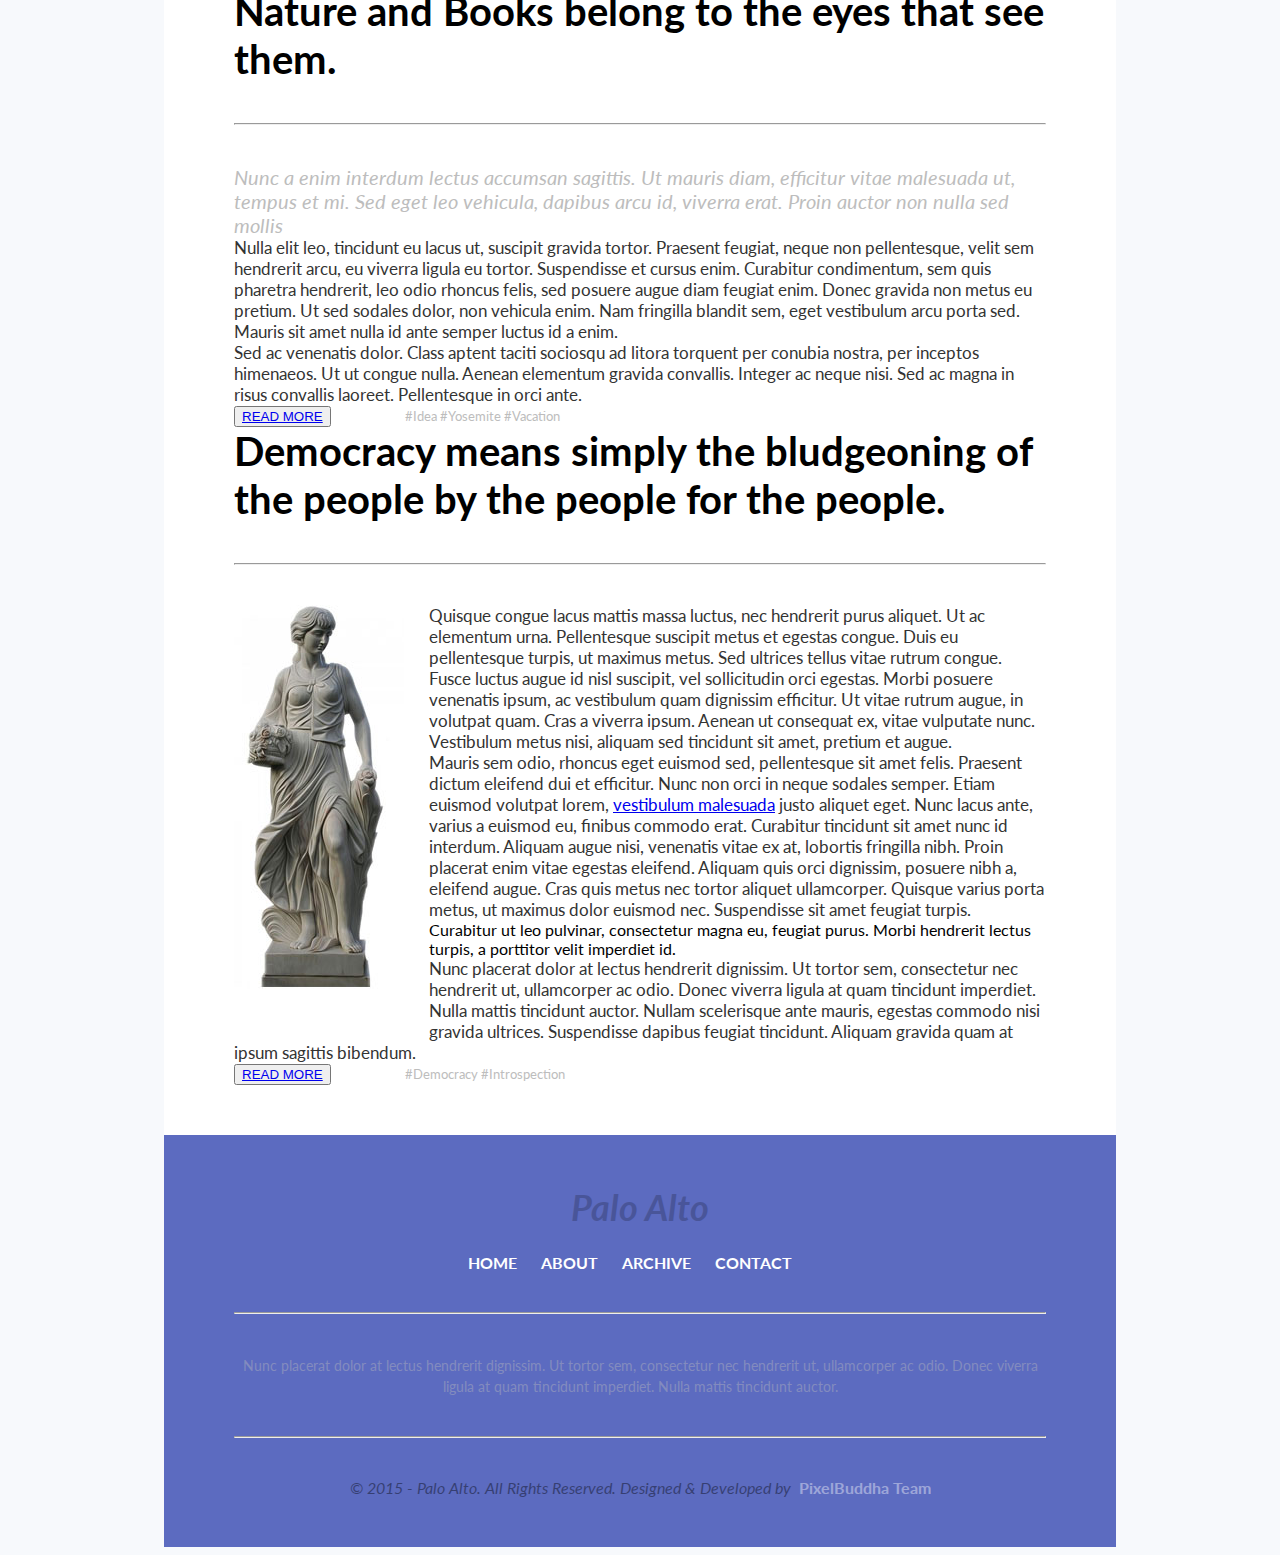
==== commit 8f9d22f9: "homework 3.2 homework 4" ====
--- a/public/html/index.html
+++ b/public/html/index.html
@@ -36,7 +36,7 @@
     <p>
         Quisque congue lacus mattis massa luctus, nec hendrerit purus aliquet. Ut ac elementum urna. Pellentesque suscipit metus et egestas congue. Duis eu pellentesque turpis, ut maximus metus. Sed ultrices tellus vitae rutrum congue. Fusce luctus augue id nisl suscipit, vel sollicitudin orci egestas. Morbi posuere venenatis ipsum, ac vestibulum quam dignissim efficitur. Ut vitae rutrum augue, in volutpat quam. Cras a viverra ipsum. Aenean ut consequat ex, vitae vulputate nunc. Vestibulum metus nisi, aliquam sed tincidunt sit amet, pretium et augue.
     </p>
-    <button>READ MORE</button>
+    <button><a href="post.html"> READ MORE</a></button>
     <small>#Yosemite    #Peak   #Explorer</small>
     <img src="../img/img_1.jpg" alt="Mountain" height="533" width="952"/>
     <p>
@@ -55,7 +55,7 @@
     <p>
         Sed sagittis commodo dolor. Vivamus elementum sem sed sapien bibendum viverra. Curabitur semper scelerisque turpis eu ullamcorper. Morbi tincidunt auctor orci id consequat. Nulla odio mi, iaculis id congue quis, euismod id nisi. In varius congue diam, et viverra lorem bibendum ut.
     </p>
-    <button>READ MORE</button>
+    <button><a href="post.html"> READ MORE</a></button>
     <small>#Yosemite   #Peak   #Photo</small>
     <img src="../img/img_2.jpg" alt="Images" height="593" width="952"/>
     <p>
@@ -68,7 +68,7 @@
     <p>
         Donec hendrerit magna vitae metus viverra tincidunt. Cras dolor lacus, placerat sed nulla in, egestas pharetra neque. Sed sit amet aliquet erat. Integer nec mi convallis, condimentum odio quis, pharetra tellus. Donec mollis libero in volutpat luctus. Cras laoreet pulvinar dapibus. Nulla laoreet odio at nunc semper vestibulum. Sed magna mauris, molestie eu ipsum et, pharetra egestas neque.
     </p>
-    <button>READ MORE</button>
+    <button><a href="post.html"> READ MORE</a></button>
     <small>#Yosemite    #Photo  #Hi-res</small>
 
     <img src="../img/img_3.jpg" alt="Video" height="535" width="952"/>
@@ -98,7 +98,7 @@
     <p>
         Donec hendrerit magna vitae metus viverra tincidunt. Cras dolor lacus, placerat sed nulla in, egestas pharetra neque. Sed sit amet aliquet erat. Integer nec mi convallis, condimentum odio quis, pharetra tellus. Donec mollis libero in volutpat luctus. Cras laoreet pulvinar dapibus. Nulla laoreet odio at nunc semper vestibulum. Sed magna mauris, molestie eu ipsum et, pharetra egestas neque.
     </p>
-    <button>READ MORE</button>
+    <button><a href="post.html"> READ MORE</a></button>
     <small>#Weekend   #Music   #Discovery</small>
     <img src="../img/img_5.jpg" alt="Slider" height="532" width="952"/>
     <p>
@@ -117,7 +117,7 @@
     <p>
         Sed ac venenatis dolor. Class aptent taciti sociosqu ad litora torquent per conubia nostra, per inceptos himenaeos. Ut ut congue nulla. Aenean elementum gravida convallis. Integer ac neque nisi. Sed ac magna in risus convallis laoreet. Pellentesque in orci ante.
     </p>
-    <button>READ MORE</button>
+    <button><a href="post.html"> READ MORE</a></button>
     <small>#Idea   #Yosemite   #Vacation</small>
     <h2>
         Democracy means simply the bludgeoning of the people by the people for the people.
@@ -137,7 +137,7 @@
     <p>
         Nunc placerat dolor at lectus hendrerit dignissim. Ut tortor sem, consectetur nec hendrerit ut, ullamcorper ac odio. Donec viverra ligula at quam tincidunt imperdiet. Nulla mattis tincidunt auctor. Nullam scelerisque ante mauris, egestas commodo nisi gravida ultrices. Suspendisse dapibus feugiat tincidunt. Aliquam gravida quam at ipsum sagittis bibendum.
     </p>
-    <button>READ MORE</button>
+    <button><a href="post.html"> READ MORE</a></button>
     <small>#Democracy   #Introspection</small>
 
     <div class="footer">
--- a/public/css/main.css
+++ b/public/css/main.css
@@ -45,6 +45,24 @@
 
 ul ul {
     display: none;
+}
+table , td, tr{
+    border: 1px solid;
+    border-collapse: collapse;
+}
+tr{
+    height: 30px;
+}
+td{
+    width: 90px;
+}
+textarea{
+    width: 756px;
+    height: 150px;
+}
+input{
+    width: 366px;
+    height: 60px;
 }
 .logo {
     display: inline-block;
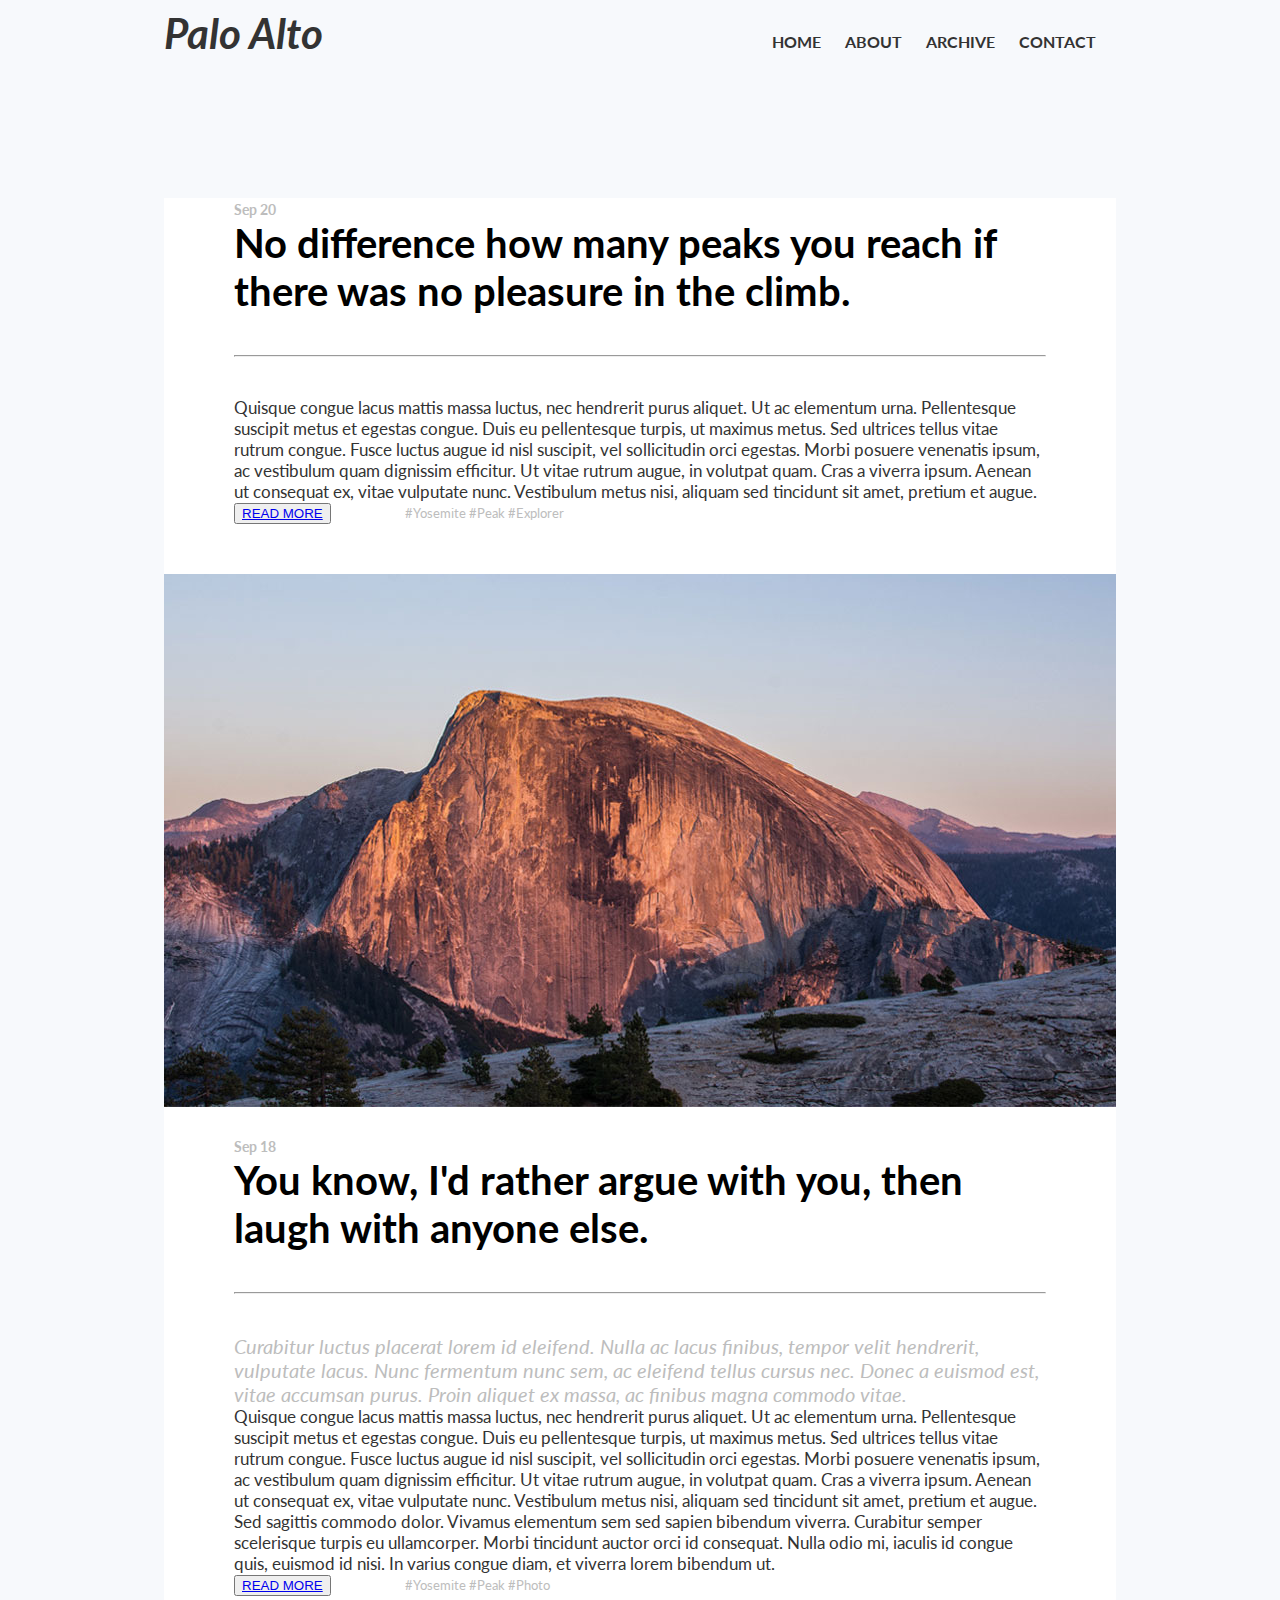
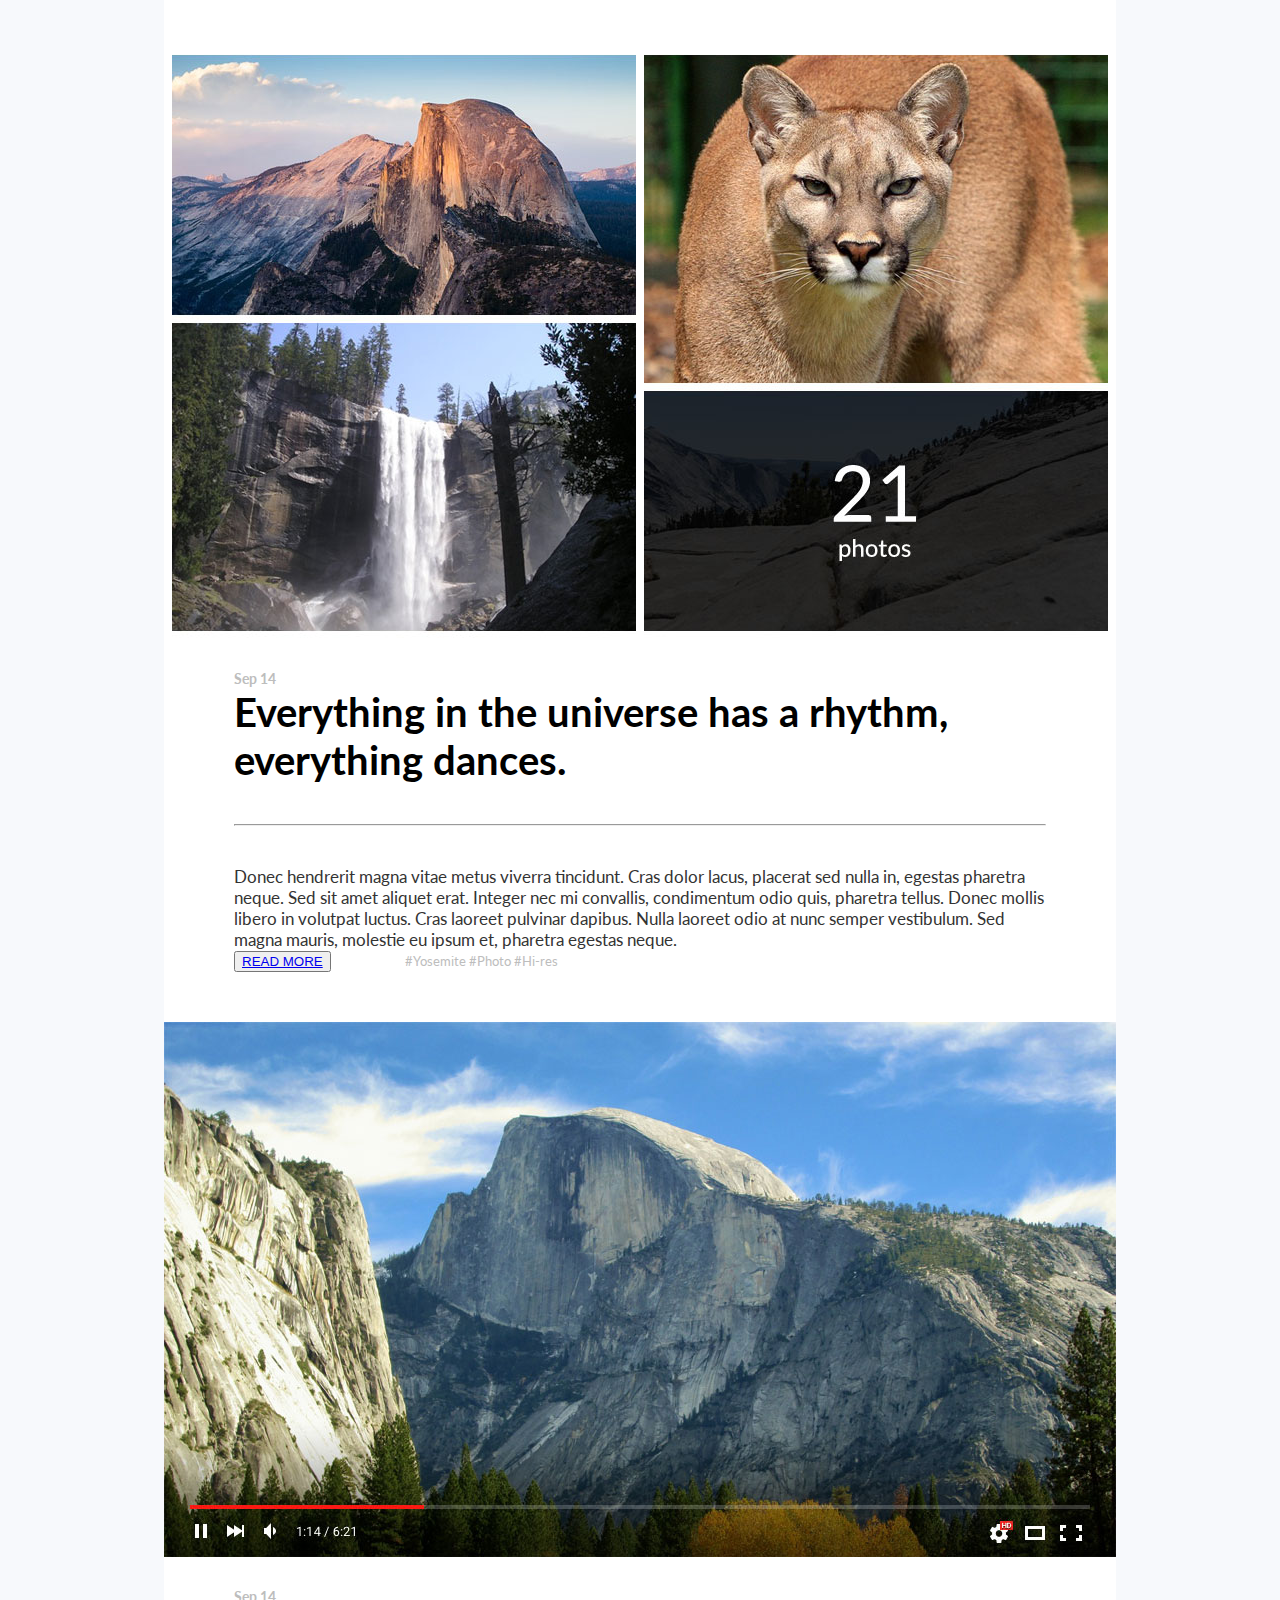
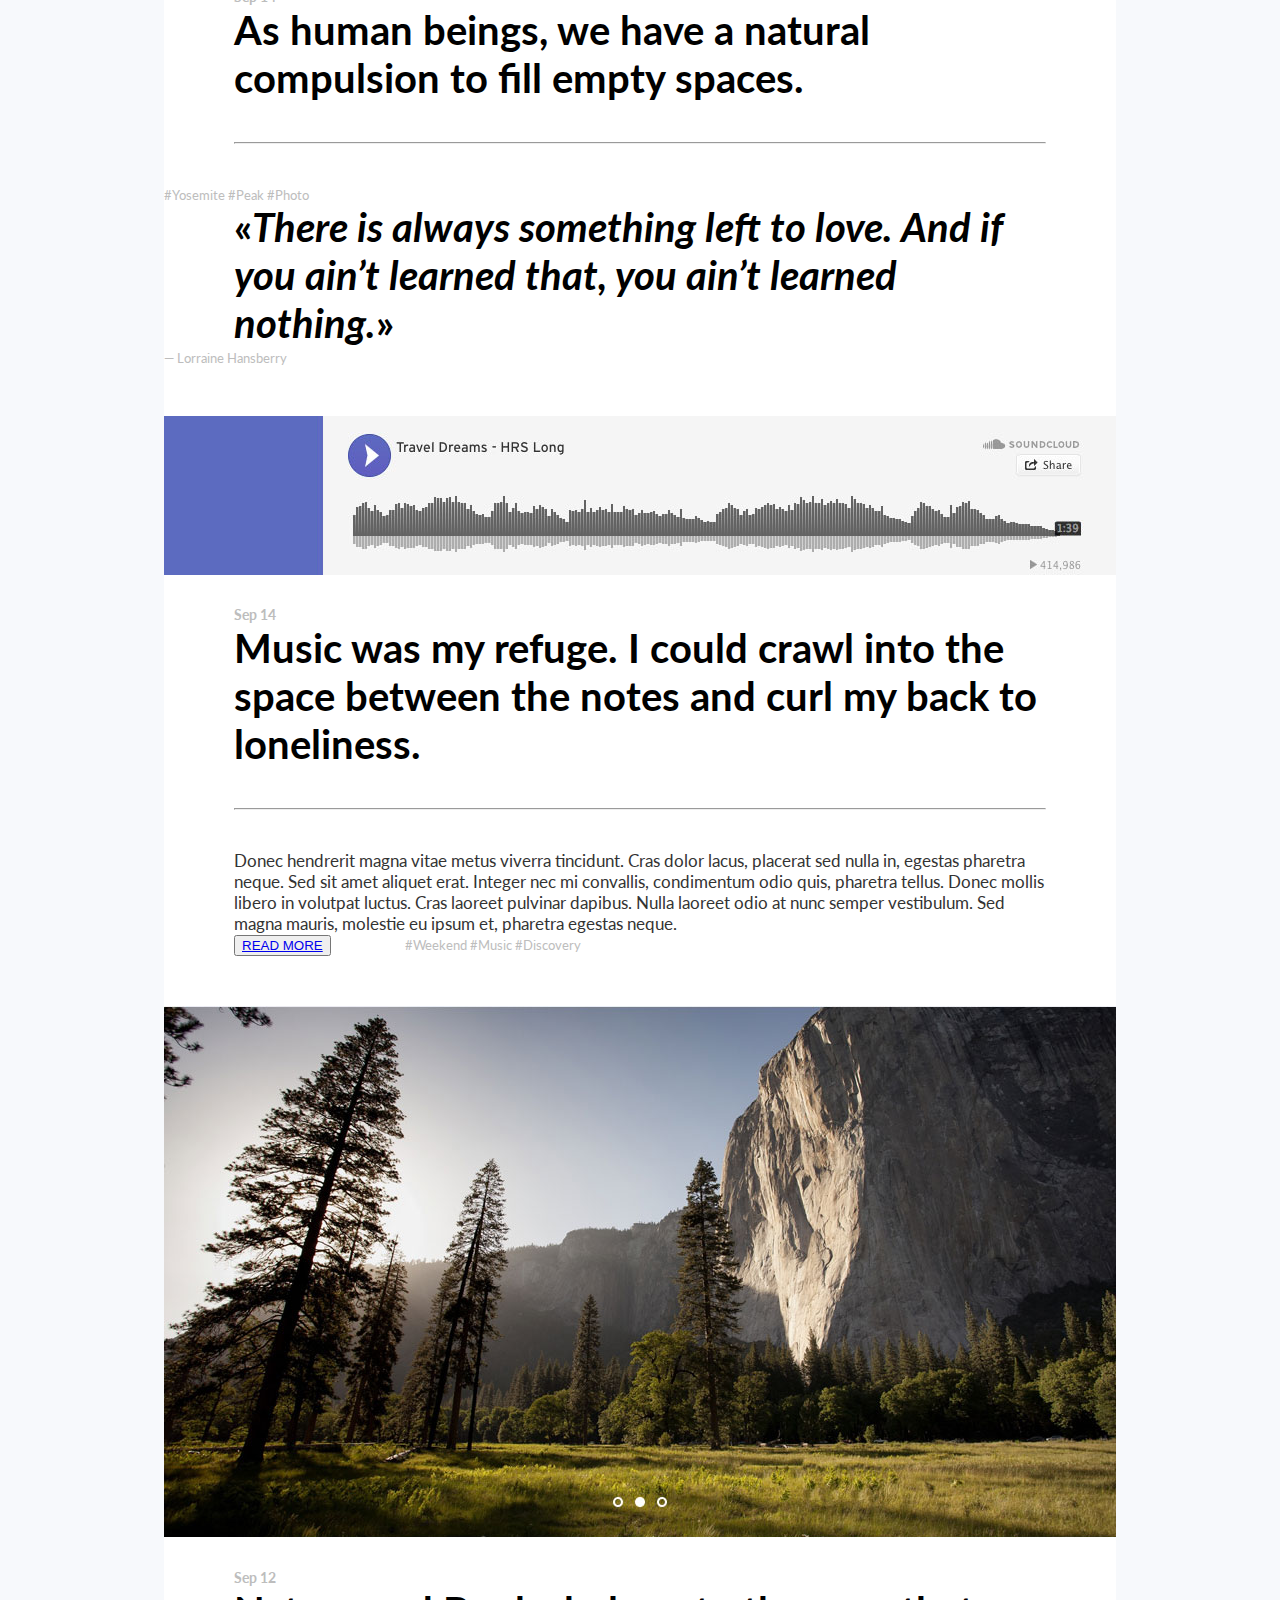
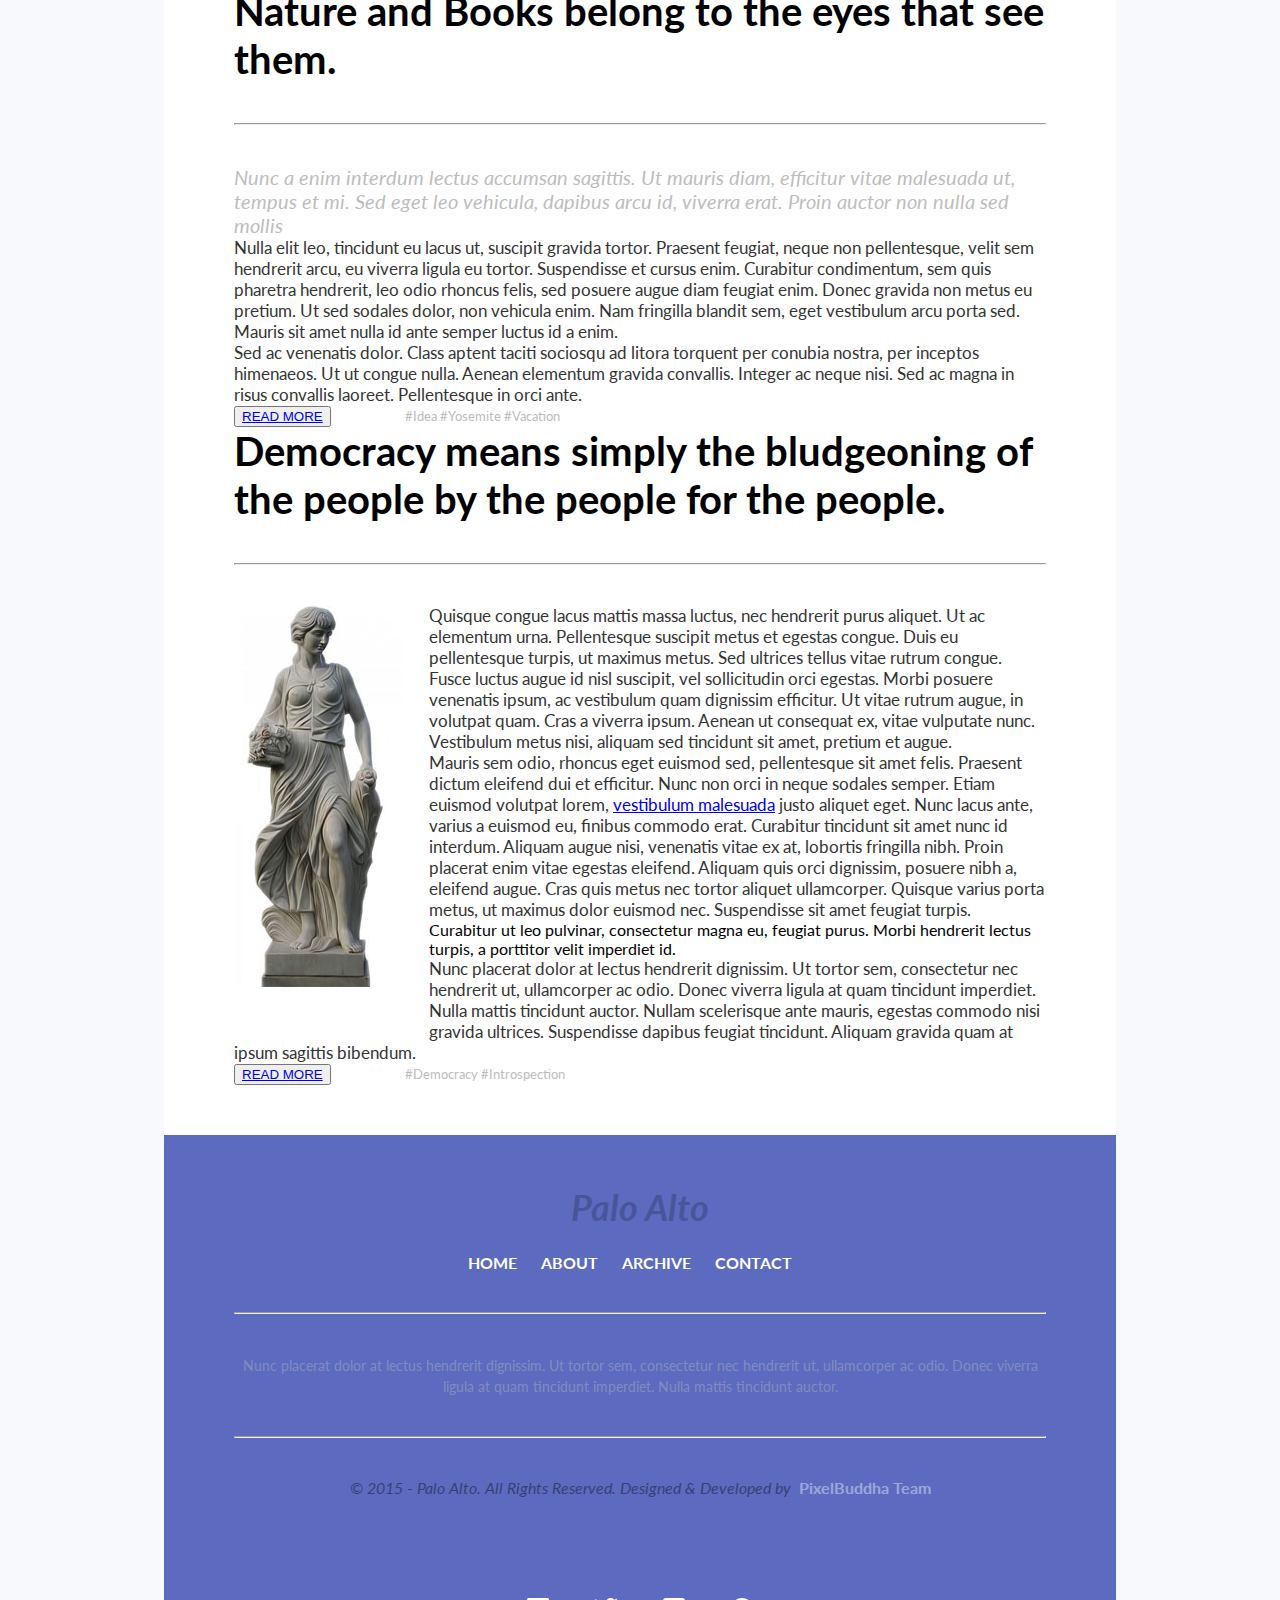
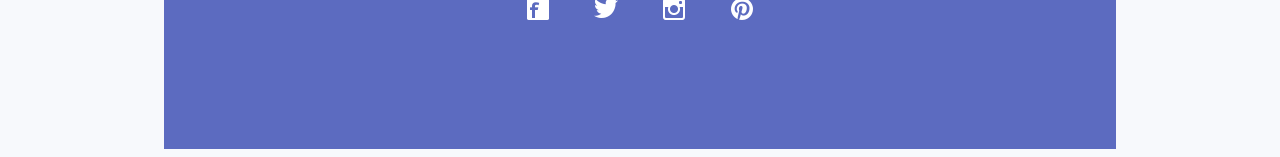
==== commit 19417b3d: "homework 3.2 homework 4" ====
--- a/public/html/index.html
+++ b/public/html/index.html
@@ -158,9 +158,14 @@
             Nunc placerat dolor at lectus hendrerit dignissim. Ut tortor sem, consectetur nec hendrerit ut, ullamcorper ac odio. Donec viverra ligula at quam tincidunt imperdiet. Nulla mattis tincidunt auctor.
         </small></p>
         <hr>
-        <p><address>© 2015 - Palo Alto. All Rights Reserved. Designed & Developed by &nbsp<a href="#">PixelBuddha Team</a></address></p>
+        <p><address>© 2015 - Palo Alto. All Rights Reserved. Designed & Developed by &nbsp<a href="#">PixelBuddha Team</a></address></p
     </div>
-
+    <div id="icons">
+        <a href="https://www.facebook.com/"> <img src="../img/fb.png" alt="facebook" height="24" width="24"/></a>
+        <a href="https://twitter.com/?lang=ru"><img src="../img/tw.png" alt="twitter" height="24" width="24"/></a>
+        <a href="https://www.instagram.com/"><img src="../img/inst.png" alt="instagramm" height="24" width="24"/></a>
+        <a href="https://ru.pinterest.com//"><img src="../img/pin.png" alt="pinterest" height="24" width="24"/></a>
+    </div>
 </div>
 
 <script src="../js/libs/jquery-2.1.1.js"></script>
--- a/public/css/main.css
+++ b/public/css/main.css
@@ -159,6 +159,13 @@
     padding-bottom: 6px;
     border-bottom: 2px solid #fff;
 }
+#icons{
+    display: inline-block;
+    margin: 50px auto;
+}
+#icons a{
+    margin: 0 20px;
+}
 #left{
     width: 49%;
     display:inline-block;
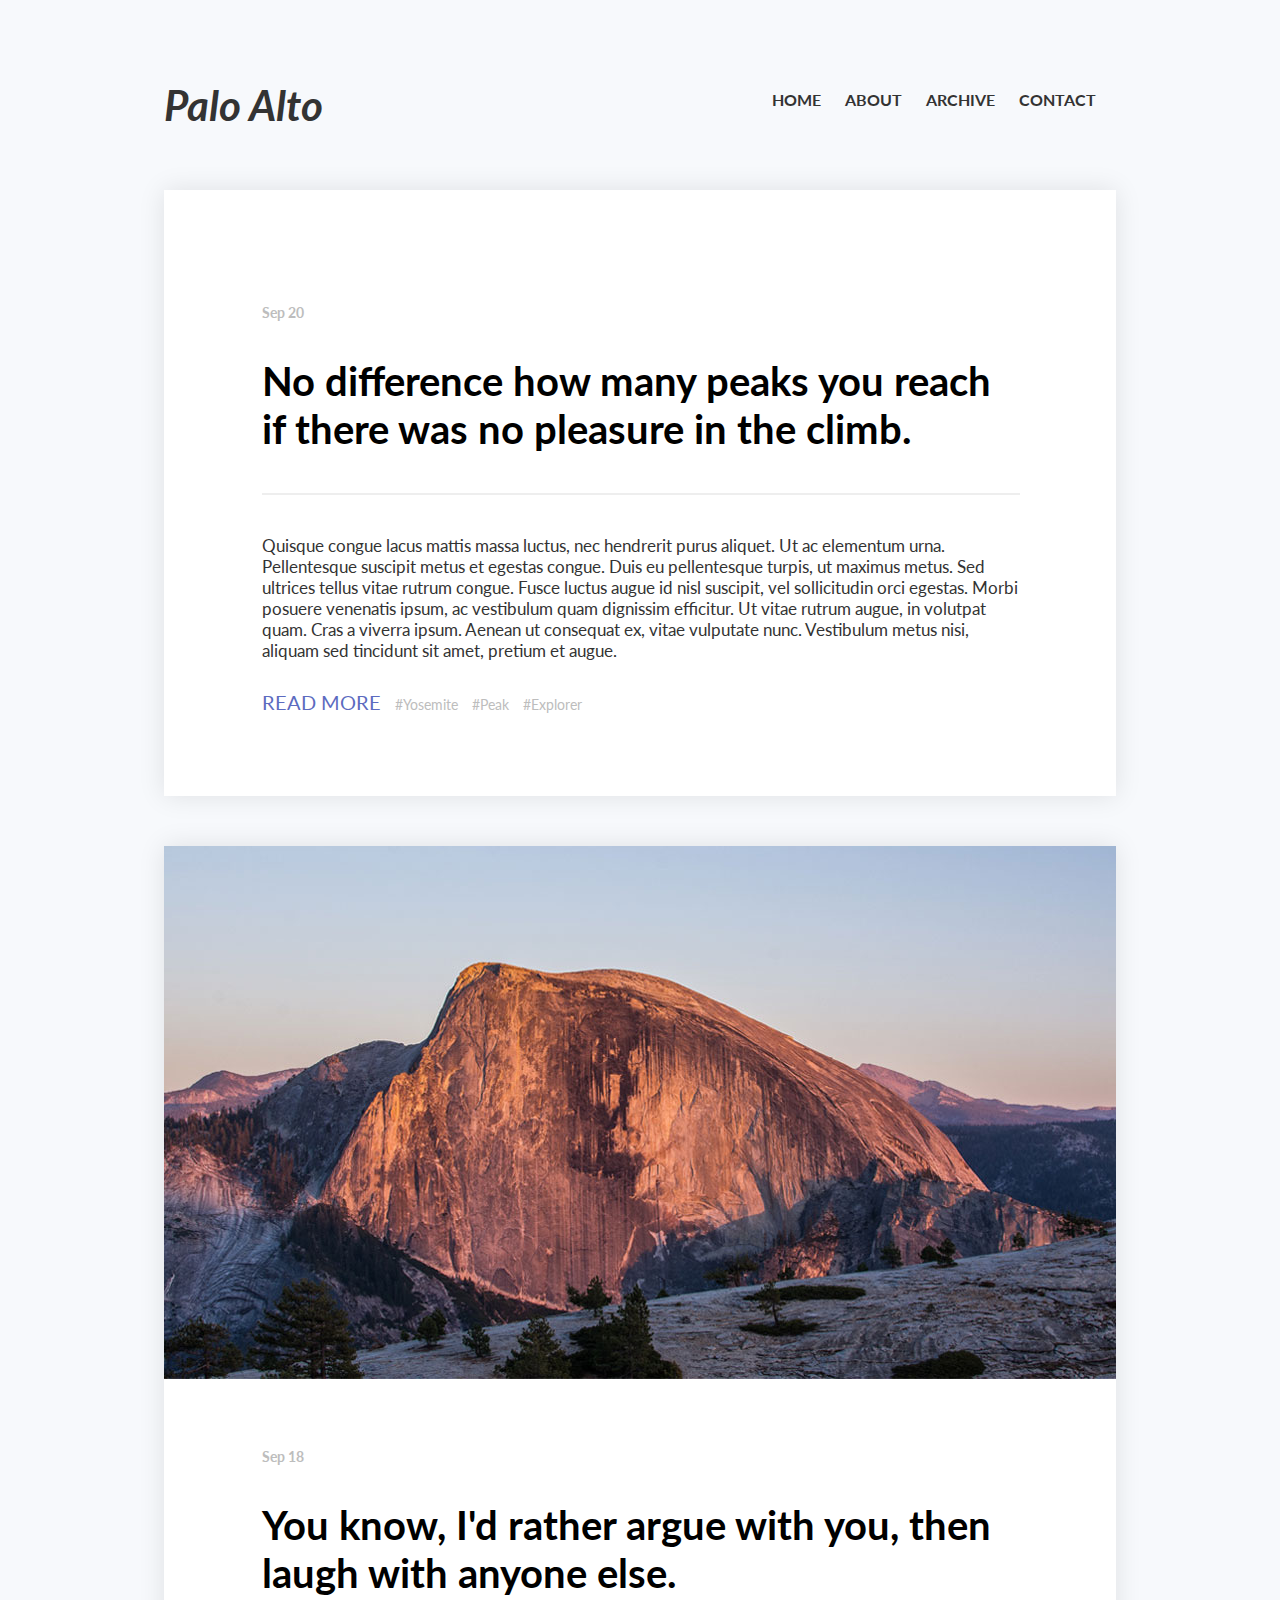
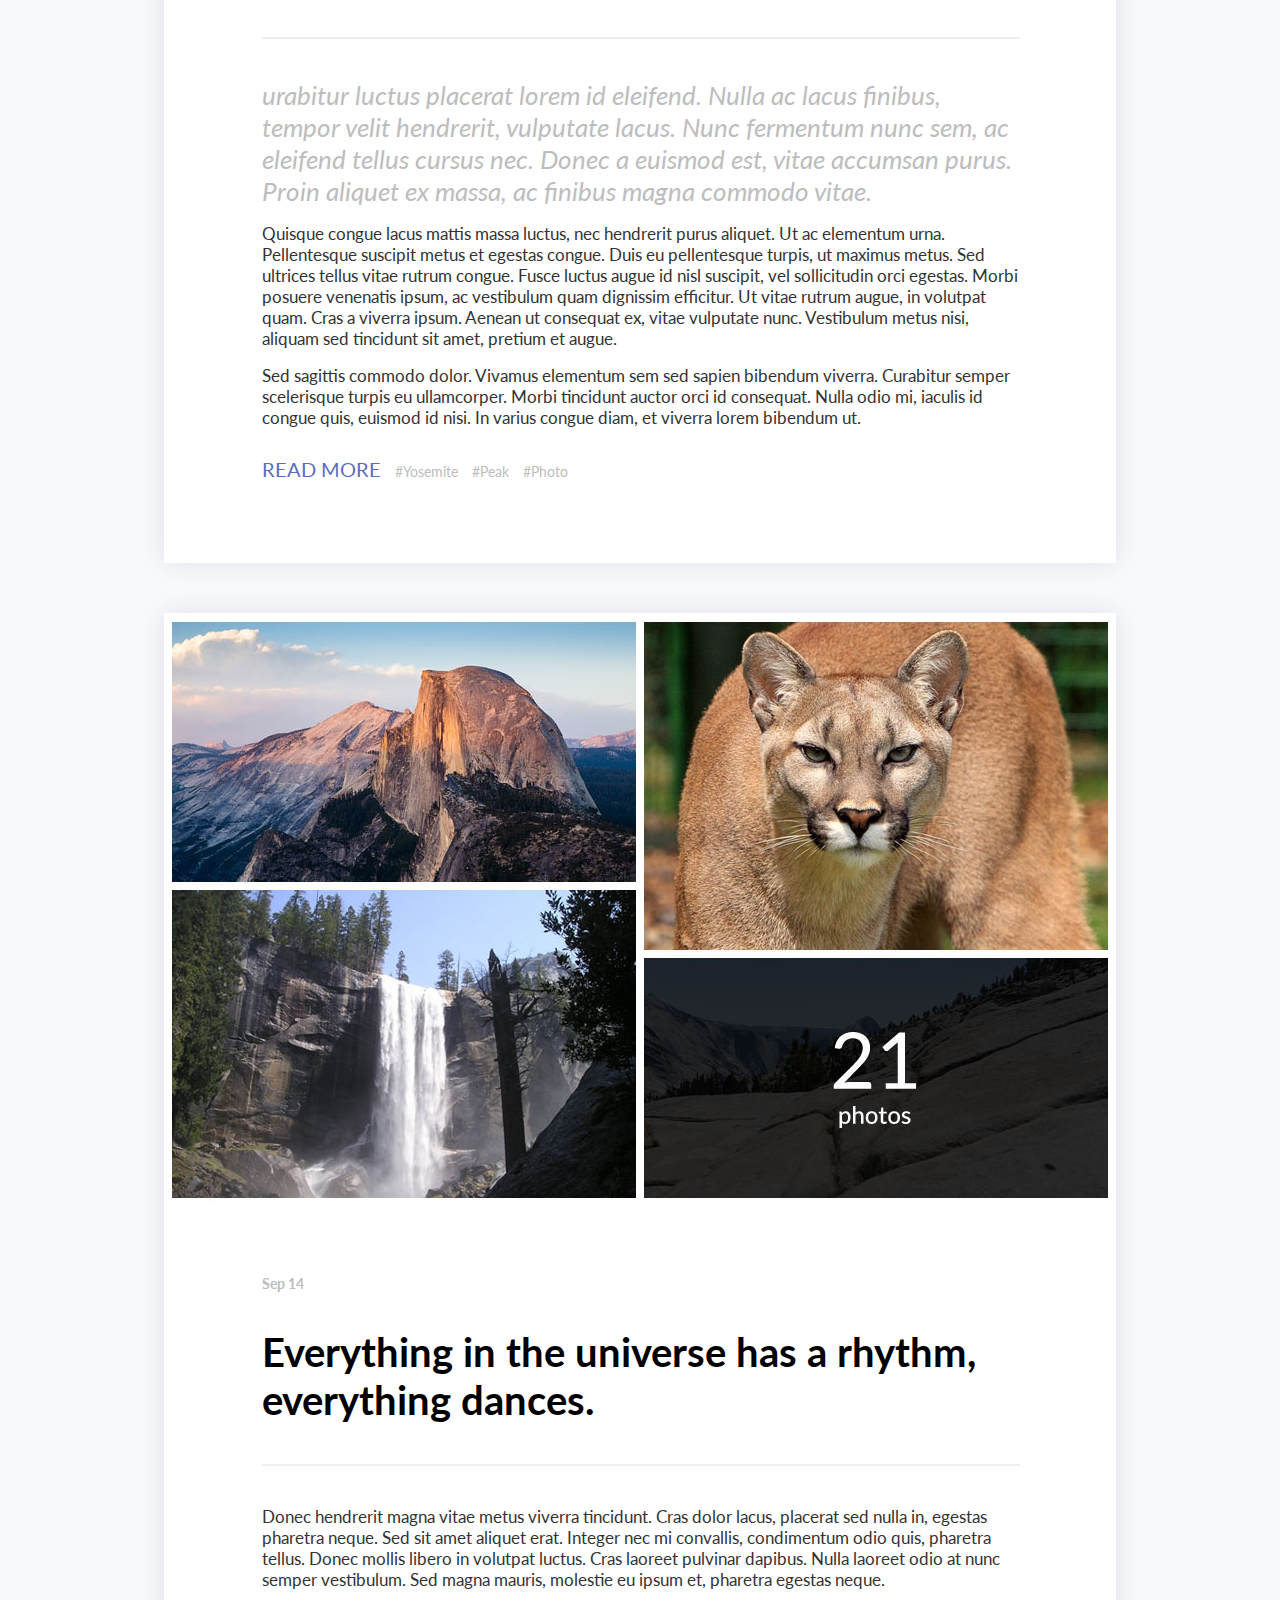
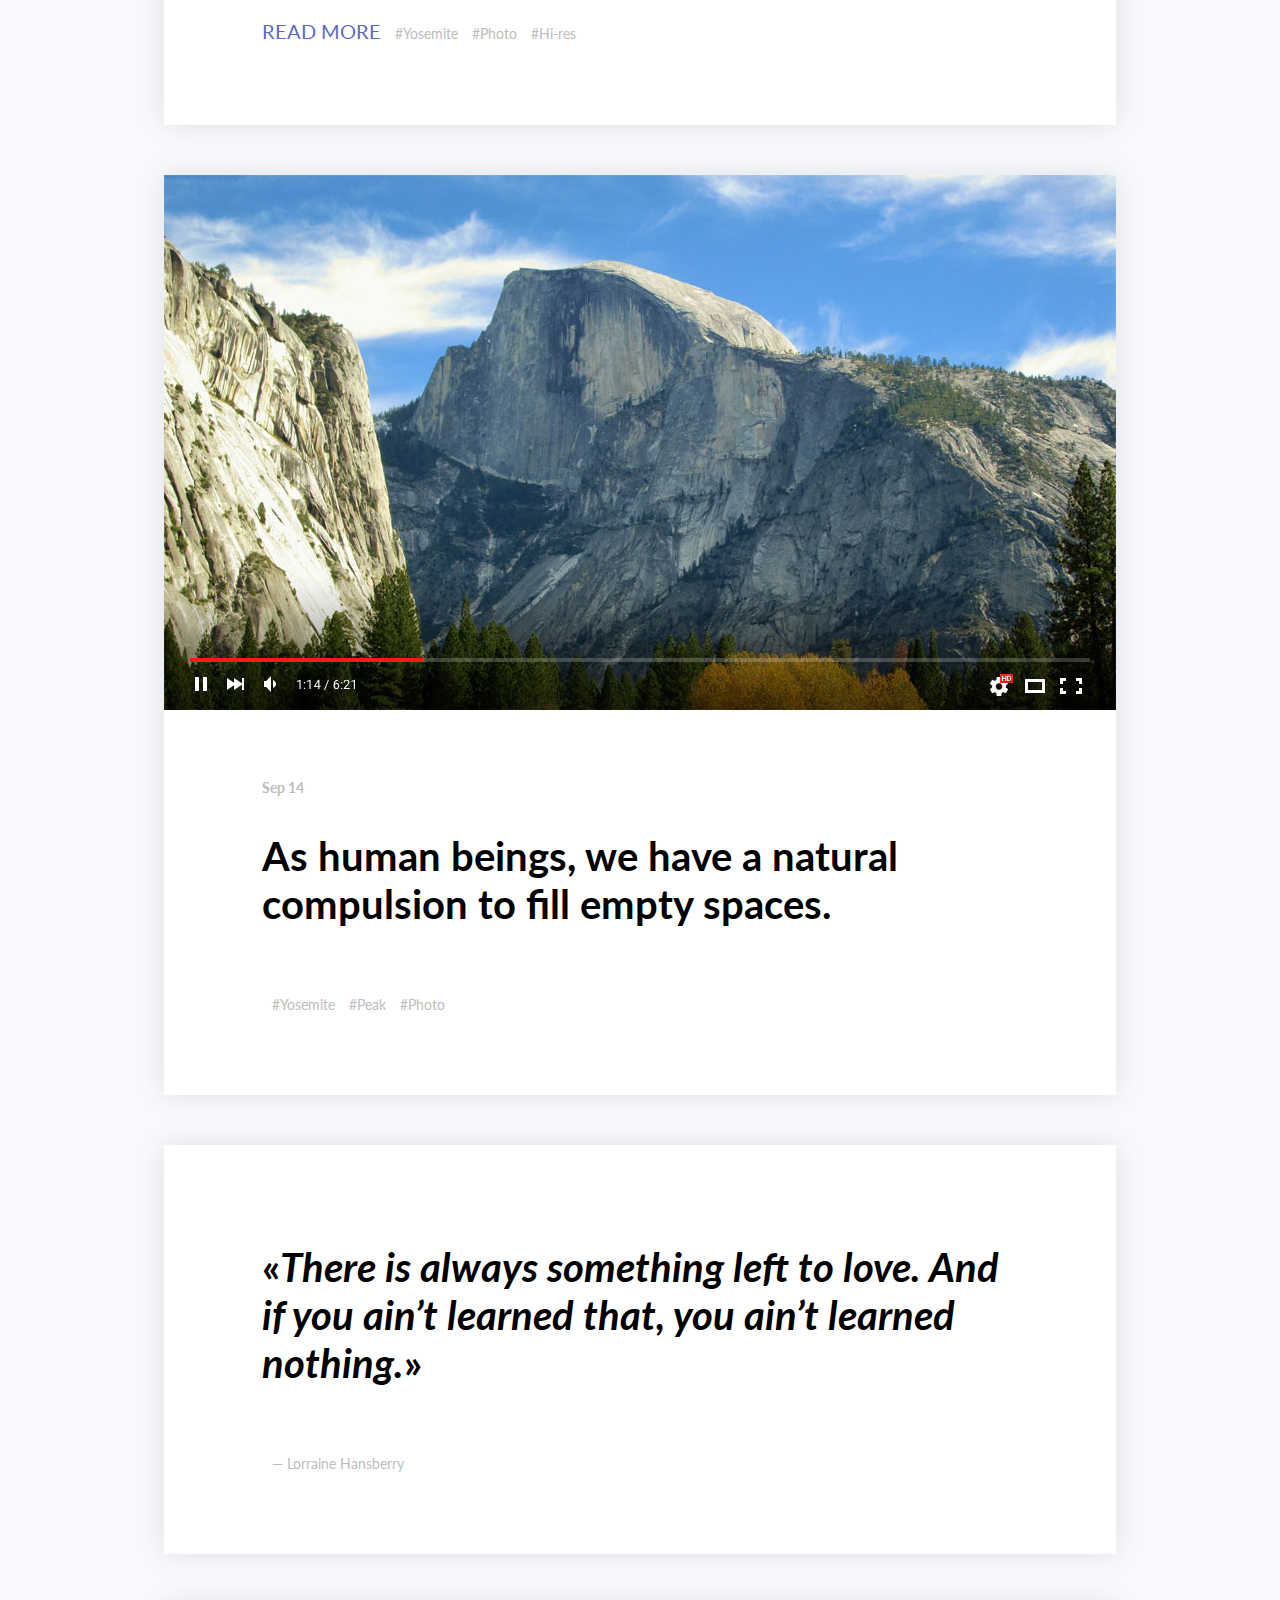
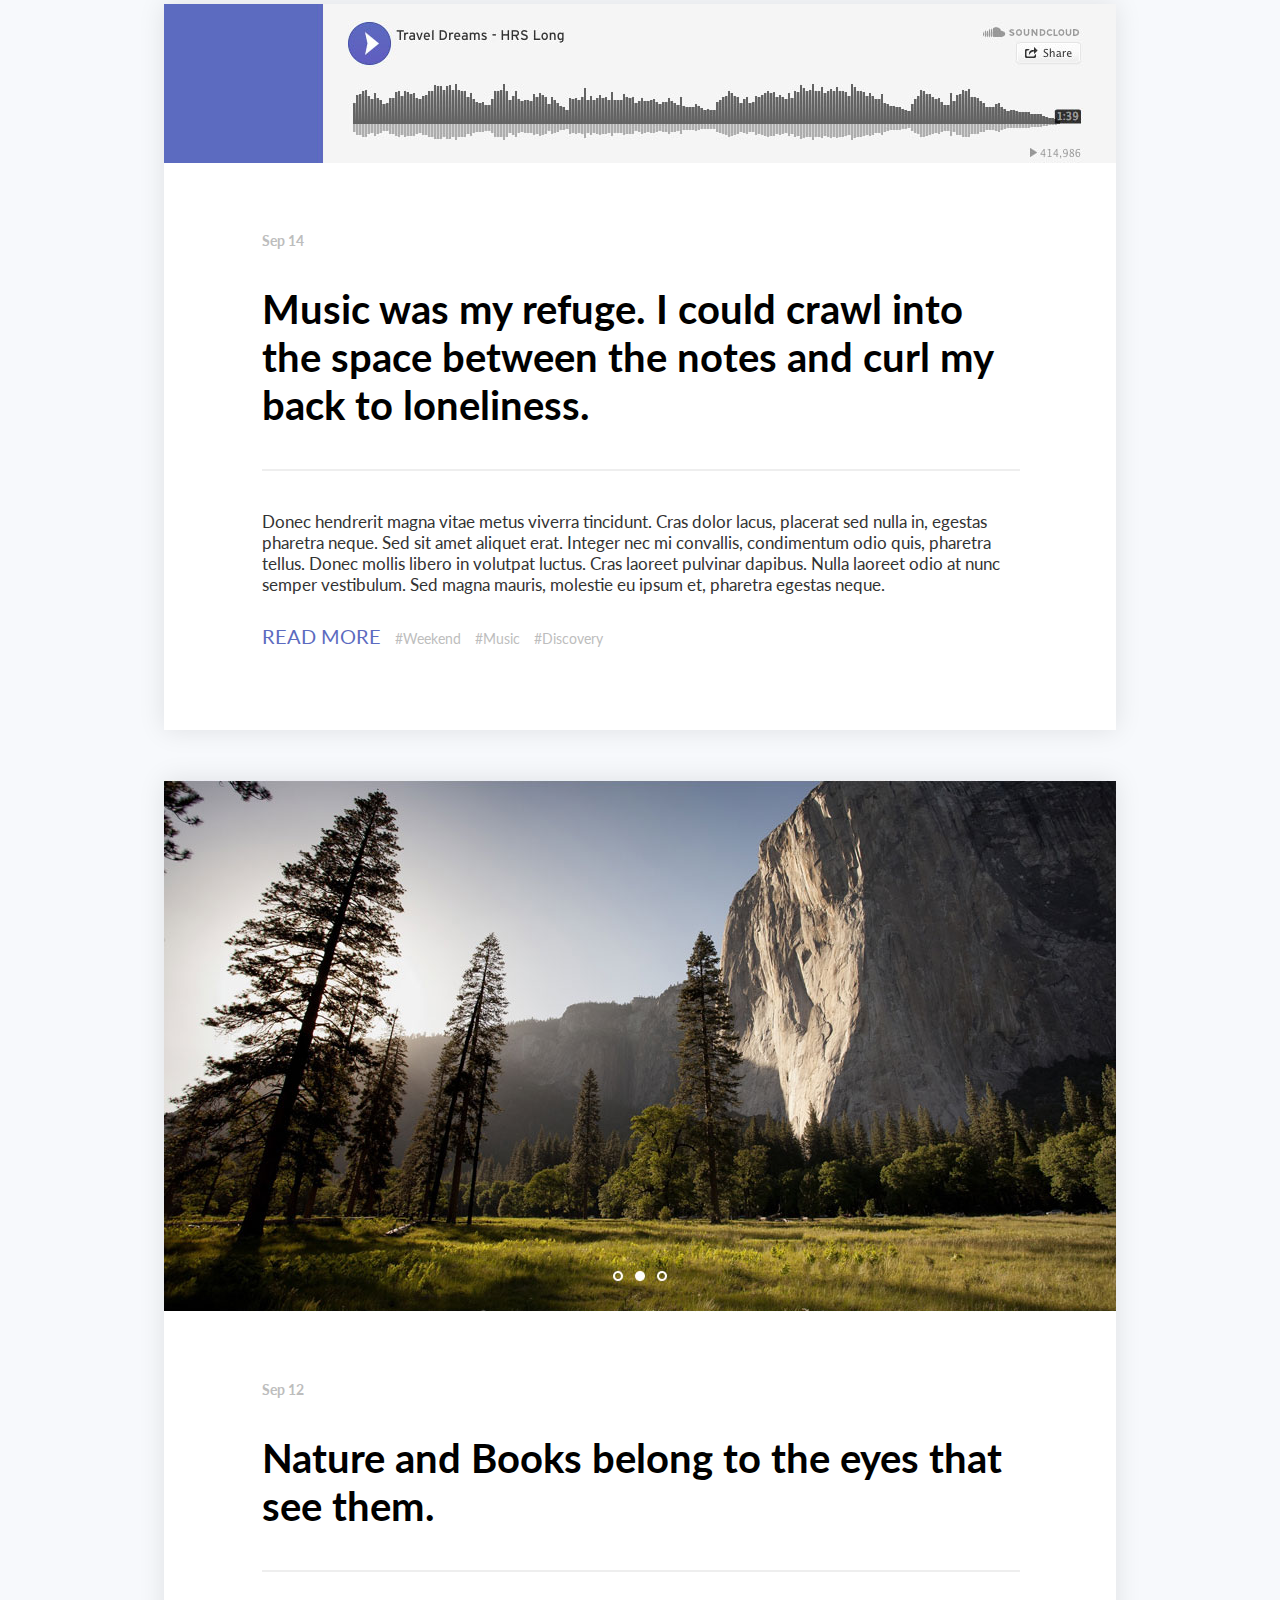
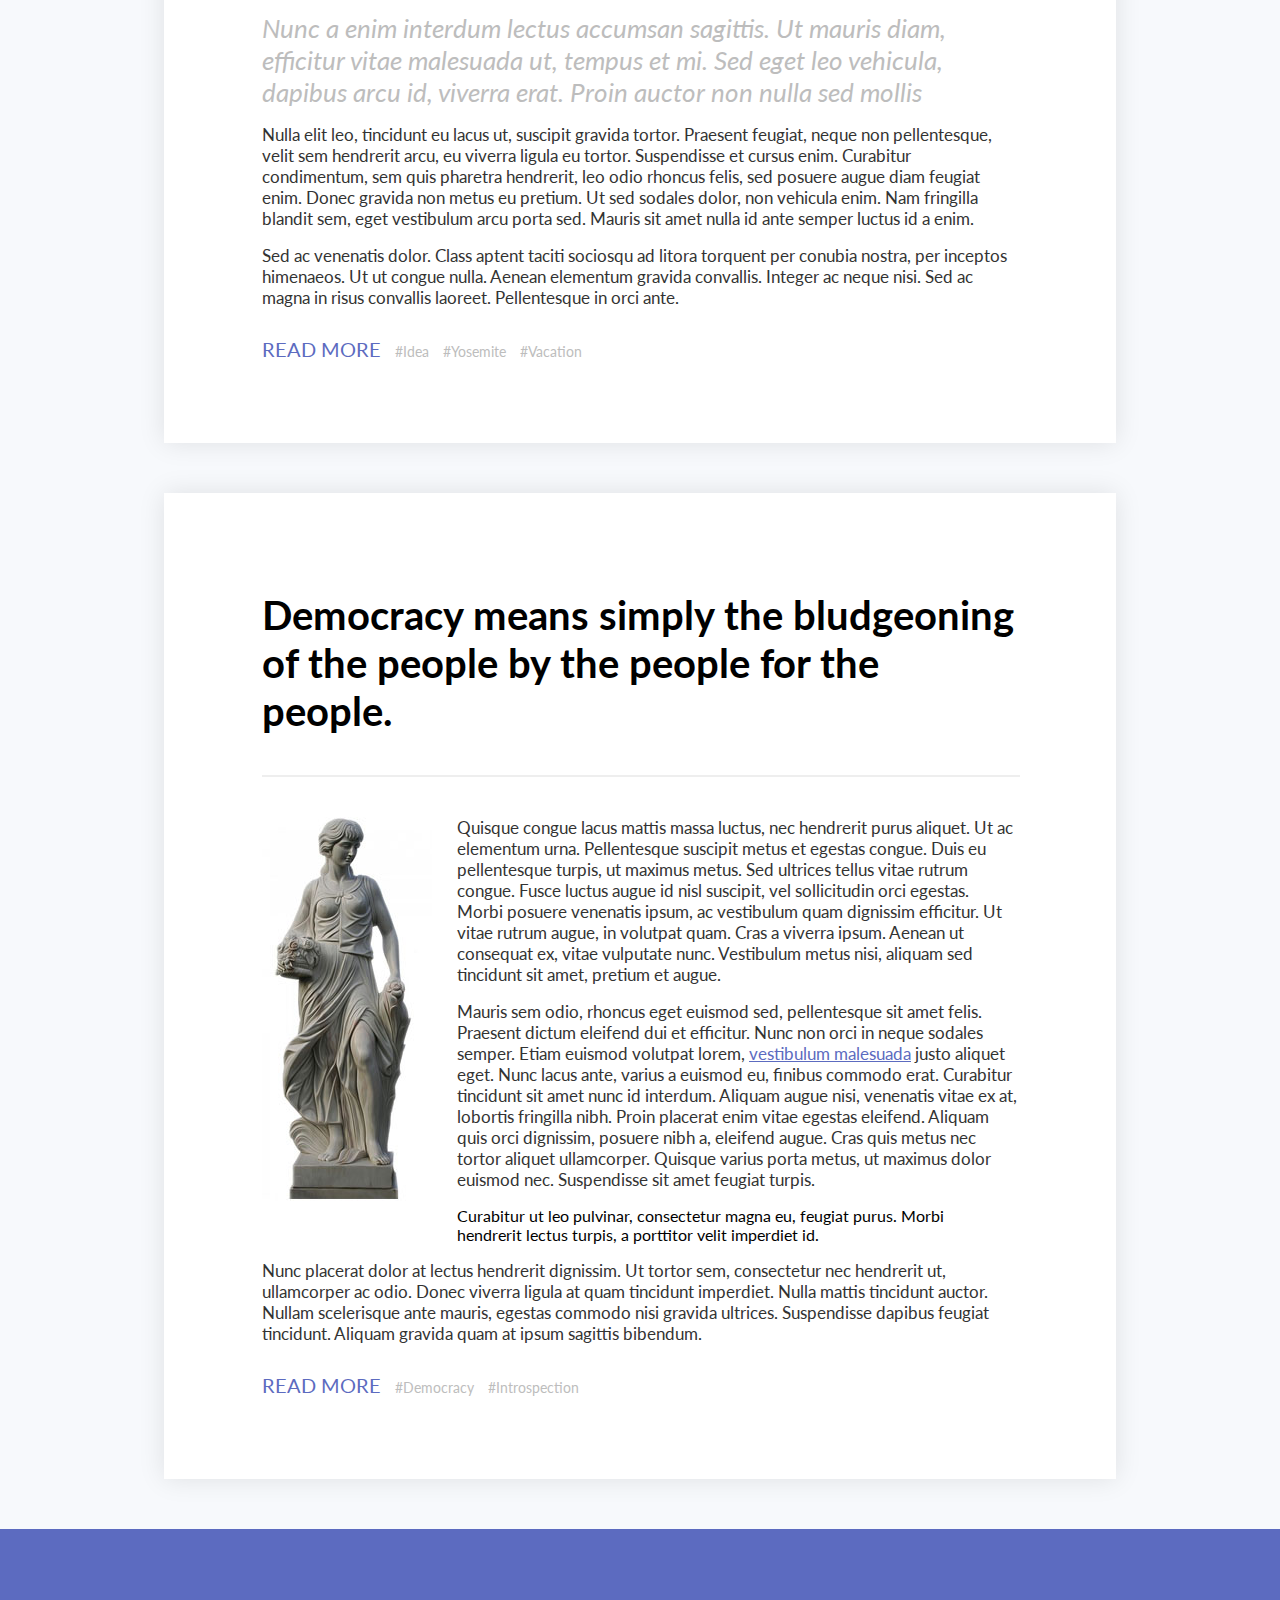
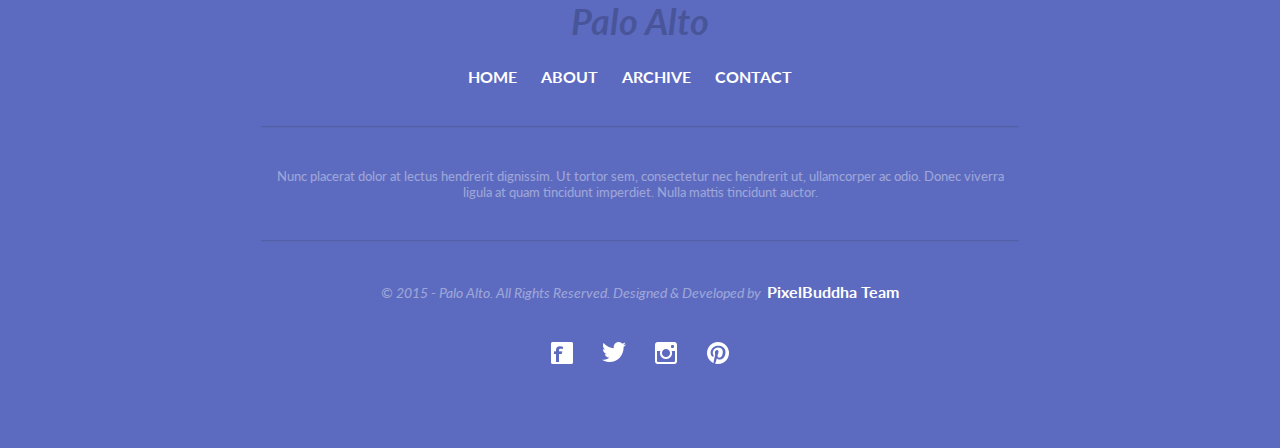
==== commit 5eb99f5f: "homework 6(not final)" ====
--- a/public/html/index.html
+++ b/public/html/index.html
@@ -13,135 +13,153 @@
 <body>
 
 <div class="wrapper">
-    <div class="header">
+    <header>
         <div class="logo">
             <a href="index.html">Palo Alto</a>
         </div>
-        <div id="menu">
+        <nav>
             <ul>
                 <li><a href="index.html">HOME</a></li>
                 <li><a href="about.html">ABOUT</a></li>
                 <li><a href="archive.html">ARCHIVE</a></li>
                 <li><a href="contacts.html">CONTACT</a></li>
             </ul>
+        </nav>
+    </header>
+    <article>
+        <p class="date">
+            Sep 20
+        </p>
+        <h2>
+            No difference how many peaks you reach if there was no pleasure in the climb.
+        </h2>
+        <div class="post_entry">
+            <p>
+                Quisque congue lacus mattis massa luctus, nec hendrerit purus aliquet. Ut ac elementum urna. Pellentesque suscipit metus et egestas congue. Duis eu pellentesque turpis, ut maximus metus. Sed ultrices tellus vitae rutrum congue. Fusce luctus augue id nisl suscipit, vel sollicitudin orci egestas. Morbi posuere venenatis ipsum, ac vestibulum quam dignissim efficitur. Ut vitae rutrum augue, in volutpat quam. Cras a viverra ipsum. Aenean ut consequat ex, vitae vulputate nunc. Vestibulum metus nisi, aliquam sed tincidunt sit amet, pretium et augue.
+            </p>
+            <a class="more" href="post.html"> READ MORE</a>
+            <p class="category">#Yosemite</p>    <p class="category">#Peak</p>   <p class="category">#Explorer</p>
         </div>
-    </div>
-    <p>
-        <strong><small>Sep 20</small></strong>
-    </p>
-    <h2>
-        No difference how many peaks you reach if there was no pleasure in the climb.
-    </h2>
-    <hr>
-    <p>
-        Quisque congue lacus mattis massa luctus, nec hendrerit purus aliquet. Ut ac elementum urna. Pellentesque suscipit metus et egestas congue. Duis eu pellentesque turpis, ut maximus metus. Sed ultrices tellus vitae rutrum congue. Fusce luctus augue id nisl suscipit, vel sollicitudin orci egestas. Morbi posuere venenatis ipsum, ac vestibulum quam dignissim efficitur. Ut vitae rutrum augue, in volutpat quam. Cras a viverra ipsum. Aenean ut consequat ex, vitae vulputate nunc. Vestibulum metus nisi, aliquam sed tincidunt sit amet, pretium et augue.
-    </p>
-    <button><a href="post.html"> READ MORE</a></button>
-    <small>#Yosemite    #Peak   #Explorer</small>
-    <img src="../img/img_1.jpg" alt="Mountain" height="533" width="952"/>
-    <p>
-        <strong><small>Sep 18</small></strong>
-    </p>
-    <h2>
-        You know, I'd rather argue with you, then laugh with anyone else.
-    </h2>
-    <hr>
-    <p>
-        <em><big>Curabitur luctus placerat lorem id eleifend. Nulla ac lacus finibus, tempor velit hendrerit, vulputate lacus. Nunc fermentum nunc sem, ac eleifend tellus cursus nec. Donec a euismod est, vitae accumsan purus. Proin aliquet ex massa, ac finibus magna commodo vitae.</big></em>
-    </p>
-    <p>
-        Quisque congue lacus mattis massa luctus, nec hendrerit purus aliquet. Ut ac elementum urna. Pellentesque suscipit metus et egestas congue. Duis eu pellentesque turpis, ut maximus metus. Sed ultrices tellus vitae rutrum congue. Fusce luctus augue id nisl suscipit, vel sollicitudin orci egestas. Morbi posuere venenatis ipsum, ac vestibulum quam dignissim efficitur. Ut vitae rutrum augue, in volutpat quam. Cras a viverra ipsum. Aenean ut consequat ex, vitae vulputate nunc. Vestibulum metus nisi, aliquam sed tincidunt sit amet, pretium et augue.
-    </p>
-    <p>
-        Sed sagittis commodo dolor. Vivamus elementum sem sed sapien bibendum viverra. Curabitur semper scelerisque turpis eu ullamcorper. Morbi tincidunt auctor orci id consequat. Nulla odio mi, iaculis id congue quis, euismod id nisi. In varius congue diam, et viverra lorem bibendum ut.
-    </p>
-    <button><a href="post.html"> READ MORE</a></button>
-    <small>#Yosemite   #Peak   #Photo</small>
-    <img src="../img/img_2.jpg" alt="Images" height="593" width="952"/>
-    <p>
-        <strong><small>Sep 14</small></strong>
-    </p>
-    <h2>
-        Everything in the universe has a rhythm, everything dances.
-    </h2>
-    <hr>
-    <p>
-        Donec hendrerit magna vitae metus viverra tincidunt. Cras dolor lacus, placerat sed nulla in, egestas pharetra neque. Sed sit amet aliquet erat. Integer nec mi convallis, condimentum odio quis, pharetra tellus. Donec mollis libero in volutpat luctus. Cras laoreet pulvinar dapibus. Nulla laoreet odio at nunc semper vestibulum. Sed magna mauris, molestie eu ipsum et, pharetra egestas neque.
-    </p>
-    <button><a href="post.html"> READ MORE</a></button>
-    <small>#Yosemite    #Photo  #Hi-res</small>
+    </article>
+    <article>
+        <img src="../img/img_1.jpg" alt="Mountain" height="533" width="952"/>
+        <p class="date">
+            Sep 18
+        </p>
+        <h2>
+            You know, I'd rather argue with you, then laugh with anyone else.
+        </h2>
+        <div class="post_entry">
+            <p class="larger"> urabitur luctus placerat lorem id eleifend. Nulla ac lacus finibus, tempor velit hendrerit, vulputate lacus. Nunc fermentum nunc sem, ac eleifend tellus cursus nec. Donec a euismod est, vitae accumsan purus. Proin aliquet ex massa, ac finibus magna commodo vitae.
+            </p>
+            <p>
+                Quisque congue lacus mattis massa luctus, nec hendrerit purus aliquet. Ut ac elementum urna. Pellentesque suscipit metus et egestas congue. Duis eu pellentesque turpis, ut maximus metus. Sed ultrices tellus vitae rutrum congue. Fusce luctus augue id nisl suscipit, vel sollicitudin orci egestas. Morbi posuere venenatis ipsum, ac vestibulum quam dignissim efficitur. Ut vitae rutrum augue, in volutpat quam. Cras a viverra ipsum. Aenean ut consequat ex, vitae vulputate nunc. Vestibulum metus nisi, aliquam sed tincidunt sit amet, pretium et augue.
+            </p>
+            <p>
+                Sed sagittis commodo dolor. Vivamus elementum sem sed sapien bibendum viverra. Curabitur semper scelerisque turpis eu ullamcorper. Morbi tincidunt auctor orci id consequat. Nulla odio mi, iaculis id congue quis, euismod id nisi. In varius congue diam, et viverra lorem bibendum ut.
+            </p>
+            <a class="more" href="post.html"> READ MORE</a>
+            <p class="category">#Yosemite</p>   <p class="category">#Peak</p>   <p class="category">#Photo</p>
+        </div>
+    </article>
+    <article>
+        <img src="../img/img_2.jpg" alt="Images" height="593" width="952"/>
+        <p class="date">
+            Sep 14
+        </p>
+        <h2>
+            Everything in the universe has a rhythm, everything dances.
+        </h2>
+        <div class="post_entry">
+            <p>
+                Donec hendrerit magna vitae metus viverra tincidunt. Cras dolor lacus, placerat sed nulla in, egestas pharetra neque. Sed sit amet aliquet erat. Integer nec mi convallis, condimentum odio quis, pharetra tellus. Donec mollis libero in volutpat luctus. Cras laoreet pulvinar dapibus. Nulla laoreet odio at nunc semper vestibulum. Sed magna mauris, molestie eu ipsum et, pharetra egestas neque.
+            </p>
+            <a class="more" href="post.html"> READ MORE</a>
+            <p class="category">#Yosemite</p>    <p class="category">#Photo</p>  <p class="category">#Hi-res</p>
+        </div>
+    </article>
+    <article>
+        <img src="../img/img_3.jpg" alt="Video" height="535" width="952"/>
+        <p class="date">
+            Sep 14
+        </p>
+        <h2>
+            As human beings, we have a natural compulsion to fill empty spaces.
+        </h2>
+        <p class="category">#Yosemite</p>    <p class="category">#Peak</p>   <p class="category">#Photo</p>
+    </article>
+    <article>
+        <h2>
+            <q><em>There is always something left to love.
+                And if you ain’t learned that, you
+                ain’t learned nothing.</em></q>
+        </h2>
+        <p class="cit">— Lorraine Hansberry</p>
+    </article>
+    <article>
+        <img src="../img/img_4.jpg" alt="Player" height="159" width="952"/>
+        <p class="date">
+            Sep 14
+        </p>
 
-    <img src="../img/img_3.jpg" alt="Video" height="535" width="952"/>
-    <p>
-        <strong><small>Sep 14</small></strong>
-    </p>
-    <h2>
-        As human beings, we have a natural compulsion to fill empty spaces.
-    </h2>
-    <hr>
-    <small>#Yosemite    #Peak   #Photo</small>
-    <h2>
-        <q><em>There is always something left to love.
-            And if you ain’t learned that, you
-            ain’t learned nothing.</em></q>
-    </h2>
-    <small>— Lorraine Hansberry</small>
-    <img src="../img/img_4.jpg" alt="Player" height="159" width="952"/>
-    <p>
-        <strong><small>Sep 14</small></strong>
-    </p>
-
-    <h2>
-        Music was my refuge. I could crawl into the space between the notes and curl my back to loneliness.
-    </h2>
-    <hr>
-    <p>
-        Donec hendrerit magna vitae metus viverra tincidunt. Cras dolor lacus, placerat sed nulla in, egestas pharetra neque. Sed sit amet aliquet erat. Integer nec mi convallis, condimentum odio quis, pharetra tellus. Donec mollis libero in volutpat luctus. Cras laoreet pulvinar dapibus. Nulla laoreet odio at nunc semper vestibulum. Sed magna mauris, molestie eu ipsum et, pharetra egestas neque.
-    </p>
-    <button><a href="post.html"> READ MORE</a></button>
-    <small>#Weekend   #Music   #Discovery</small>
-    <img src="../img/img_5.jpg" alt="Slider" height="532" width="952"/>
-    <p>
-        <strong><small>Sep 12</small></strong>
-    </p>
-    <h2>
-        Nature and Books belong to the eyes that see them.
-    </h2>
-    <hr>
-    <p>
-        <em><big>Nunc a enim interdum lectus accumsan sagittis. Ut mauris diam, efficitur vitae malesuada ut, tempus et mi. Sed eget leo vehicula, dapibus arcu id, viverra erat. Proin auctor non nulla sed mollis</big></em>
-    </p>
-    <p>
-        Nulla elit leo, tincidunt eu lacus ut, suscipit gravida tortor. Praesent feugiat, neque non pellentesque, velit sem hendrerit arcu, eu viverra ligula eu tortor. Suspendisse et cursus enim. Curabitur condimentum, sem quis pharetra hendrerit, leo odio rhoncus felis, sed posuere augue diam feugiat enim. Donec gravida non metus eu pretium. Ut sed sodales dolor, non vehicula enim. Nam fringilla blandit sem, eget vestibulum arcu porta sed. Mauris sit amet nulla id ante semper luctus id a enim.
-    </p>
-    <p>
-        Sed ac venenatis dolor. Class aptent taciti sociosqu ad litora torquent per conubia nostra, per inceptos himenaeos. Ut ut congue nulla. Aenean elementum gravida convallis. Integer ac neque nisi. Sed ac magna in risus convallis laoreet. Pellentesque in orci ante.
-    </p>
-    <button><a href="post.html"> READ MORE</a></button>
-    <small>#Idea   #Yosemite   #Vacation</small>
-    <h2>
-        Democracy means simply the bludgeoning of the people by the people for the people.
-    </h2>
-    <hr>
-
-    <p>
-        <img src="../img/img_6.jpg" alt="Statuya" height="408" width="170" style="margin: 0 25px 25px 0; float: left"/>
-        Quisque congue lacus mattis massa luctus, nec hendrerit purus aliquet. Ut ac elementum urna. Pellentesque suscipit metus et egestas congue. Duis eu pellentesque turpis, ut maximus metus. Sed ultrices tellus vitae rutrum congue. Fusce luctus augue id nisl suscipit, vel sollicitudin orci egestas. Morbi posuere venenatis ipsum, ac vestibulum quam dignissim efficitur. Ut vitae rutrum augue, in volutpat quam. Cras a viverra ipsum. Aenean ut consequat ex, vitae vulputate nunc. Vestibulum metus nisi, aliquam sed tincidunt sit amet, pretium et augue.
-    </p>
-    <p>
-        Mauris sem odio, rhoncus eget euismod sed, pellentesque sit amet felis. Praesent dictum eleifend dui et efficitur. Nunc non orci in neque sodales semper. Etiam euismod volutpat lorem, <a href="#"> vestibulum malesuada</a> justo aliquet eget. Nunc lacus ante, varius a euismod eu, finibus commodo erat. Curabitur tincidunt sit amet nunc id interdum. Aliquam augue nisi, venenatis vitae ex at, lobortis fringilla nibh. Proin placerat enim vitae egestas eleifend. Aliquam quis orci dignissim, posuere nibh a, eleifend augue. Cras quis metus nec tortor aliquet ullamcorper. Quisque varius porta metus, ut maximus dolor euismod nec. Suspendisse sit amet feugiat turpis.
-    </p>
-    <blockquote>
-        Curabitur ut leo pulvinar, consectetur magna eu, feugiat purus. Morbi hendrerit lectus turpis, a porttitor velit imperdiet id.
-    </blockquote>
-    <p>
-        Nunc placerat dolor at lectus hendrerit dignissim. Ut tortor sem, consectetur nec hendrerit ut, ullamcorper ac odio. Donec viverra ligula at quam tincidunt imperdiet. Nulla mattis tincidunt auctor. Nullam scelerisque ante mauris, egestas commodo nisi gravida ultrices. Suspendisse dapibus feugiat tincidunt. Aliquam gravida quam at ipsum sagittis bibendum.
-    </p>
-    <button><a href="post.html"> READ MORE</a></button>
-    <small>#Democracy   #Introspection</small>
-
-    <div class="footer">
-
+        <h2>
+            Music was my refuge. I could crawl into the space between the notes and curl my back to loneliness.
+        </h2>
+        <div class="post_entry">
+            <p>
+                Donec hendrerit magna vitae metus viverra tincidunt. Cras dolor lacus, placerat sed nulla in, egestas pharetra neque. Sed sit amet aliquet erat. Integer nec mi convallis, condimentum odio quis, pharetra tellus. Donec mollis libero in volutpat luctus. Cras laoreet pulvinar dapibus. Nulla laoreet odio at nunc semper vestibulum. Sed magna mauris, molestie eu ipsum et, pharetra egestas neque.
+            </p>
+            <a class="more" href="post.html"> READ MORE</a>
+            <p class="category">#Weekend</p>   <p class="category">#Music</p>   <p class="category">#Discovery</p>
+        </div>
+    </article>
+    <article>
+        <img src="../img/img_5.jpg" alt="Slider" height="532" width="952"/>
+        <p class="date">
+            Sep 12
+        </p>
+        <h2>
+            Nature and Books belong to the eyes that see them.
+        </h2>
+        <div class="post_entry">
+            <p class="larger">
+                Nunc a enim interdum lectus accumsan sagittis. Ut mauris diam, efficitur vitae malesuada ut, tempus et mi. Sed eget leo vehicula, dapibus arcu id, viverra erat. Proin auctor non nulla sed mollis
+            </p>
+            <p>
+                Nulla elit leo, tincidunt eu lacus ut, suscipit gravida tortor. Praesent feugiat, neque non pellentesque, velit sem hendrerit arcu, eu viverra ligula eu tortor. Suspendisse et cursus enim. Curabitur condimentum, sem quis pharetra hendrerit, leo odio rhoncus felis, sed posuere augue diam feugiat enim. Donec gravida non metus eu pretium. Ut sed sodales dolor, non vehicula enim. Nam fringilla blandit sem, eget vestibulum arcu porta sed. Mauris sit amet nulla id ante semper luctus id a enim.
+            </p>
+            <p>
+                Sed ac venenatis dolor. Class aptent taciti sociosqu ad litora torquent per conubia nostra, per inceptos himenaeos. Ut ut congue nulla. Aenean elementum gravida convallis. Integer ac neque nisi. Sed ac magna in risus convallis laoreet. Pellentesque in orci ante.
+            </p>
+            <a class="more" href="post.html"> READ MORE</a>
+            <p class="category">#Idea</p>   <p class="category">#Yosemite</p>   <p class="category">#Vacation</p>
+        </div>
+    </article>
+    <article>
+        <h2>
+            Democracy means simply the bludgeoning of the people by the people for the people.
+        </h2>
+        <div class="post_entry">
+            <p>
+                <img src="../img/img_6.jpg" alt="Statuya" height="408" width="170" style="margin: 0 25px 25px 0; float: left"/>
+                Quisque congue lacus mattis massa luctus, nec hendrerit purus aliquet. Ut ac elementum urna. Pellentesque suscipit metus et egestas congue. Duis eu pellentesque turpis, ut maximus metus. Sed ultrices tellus vitae rutrum congue. Fusce luctus augue id nisl suscipit, vel sollicitudin orci egestas. Morbi posuere venenatis ipsum, ac vestibulum quam dignissim efficitur. Ut vitae rutrum augue, in volutpat quam. Cras a viverra ipsum. Aenean ut consequat ex, vitae vulputate nunc. Vestibulum metus nisi, aliquam sed tincidunt sit amet, pretium et augue.
+            </p>
+            <p>
+                Mauris sem odio, rhoncus eget euismod sed, pellentesque sit amet felis. Praesent dictum eleifend dui et efficitur. Nunc non orci in neque sodales semper. Etiam euismod volutpat lorem, <a href="#"> vestibulum malesuada</a> justo aliquet eget. Nunc lacus ante, varius a euismod eu, finibus commodo erat. Curabitur tincidunt sit amet nunc id interdum. Aliquam augue nisi, venenatis vitae ex at, lobortis fringilla nibh. Proin placerat enim vitae egestas eleifend. Aliquam quis orci dignissim, posuere nibh a, eleifend augue. Cras quis metus nec tortor aliquet ullamcorper. Quisque varius porta metus, ut maximus dolor euismod nec. Suspendisse sit amet feugiat turpis.
+            </p>
+            <blockquote>
+                Curabitur ut leo pulvinar, consectetur magna eu, feugiat purus. Morbi hendrerit lectus turpis, a porttitor velit imperdiet id.
+            </blockquote>
+            <p>
+                Nunc placerat dolor at lectus hendrerit dignissim. Ut tortor sem, consectetur nec hendrerit ut, ullamcorper ac odio. Donec viverra ligula at quam tincidunt imperdiet. Nulla mattis tincidunt auctor. Nullam scelerisque ante mauris, egestas commodo nisi gravida ultrices. Suspendisse dapibus feugiat tincidunt. Aliquam gravida quam at ipsum sagittis bibendum.
+            </p>
+            <a class="more" href="post.html"> READ MORE</a>
+            <p class="category">#Democracy</p>   <p class="category">#Introspection</p>
+        </div>
+    </article>
+</div>
+<footer>
+    <div class="fcontent">
         <div class="footer_logo">
             <a href="index.html">Palo Alto</a>
         </div>
@@ -154,20 +172,19 @@
             </ul>
         </div>
         <hr>
-        <p><small>
+        <p>
             Nunc placerat dolor at lectus hendrerit dignissim. Ut tortor sem, consectetur nec hendrerit ut, ullamcorper ac odio. Donec viverra ligula at quam tincidunt imperdiet. Nulla mattis tincidunt auctor.
-        </small></p>
+        </p>
         <hr>
-        <p><address>© 2015 - Palo Alto. All Rights Reserved. Designed & Developed by &nbsp<a href="#">PixelBuddha Team</a></address></p
+        <address>© 2015 - Palo Alto. All Rights Reserved. Designed & Developed by &nbsp</address><a href="#">PixelBuddha Team</a>
+        <div id="icons">
+            <a href="https://www.facebook.com/" target="_blank"> <img src="../img/fb.png" alt="facebook" height="24" width="24"/></a>
+            <a href="https://twitter.com/?lang=ru " target="_blank"><img src="../img/tw.png" alt="twitter" height="24" width="24"/></a>
+            <a href="https://www.instagram.com/" target="_blank"><img src="../img/inst.png" alt="instagramm" height="24" width="24"/></a>
+            <a href="https://ru.pinterest.com//" target="_blank"><img src="../img/pin.png" alt="pinterest" height="24" width="24"/></a>
+        </div>
     </div>
-    <div id="icons">
-        <a href="https://www.facebook.com/"> <img src="../img/fb.png" alt="facebook" height="24" width="24"/></a>
-        <a href="https://twitter.com/?lang=ru"><img src="../img/tw.png" alt="twitter" height="24" width="24"/></a>
-        <a href="https://www.instagram.com/"><img src="../img/inst.png" alt="instagramm" height="24" width="24"/></a>
-        <a href="https://ru.pinterest.com//"><img src="../img/pin.png" alt="pinterest" height="24" width="24"/></a>
-    </div>
-</div>
-
+</footer>
 <script src="../js/libs/jquery-2.1.1.js"></script>
 <script src="../js/main.js"></script>
 </body>
--- a/public/css/main.css
+++ b/public/css/main.css
@@ -3,41 +3,36 @@
 body{
     background-color: #f7f9fc;
     font-family: 'Lato', sans-serif;
-}
-img{
-    margin: 50px 0 25px 0;
+    margin: 0;
+}
+article img{
+    margin: -98px 0 50px -98px;
+}
+article{
+    margin-bottom: 50px;
+    padding: 98px 98px 82px;
+    background: #fff;
+    box-shadow: 0 0 25px rgba(0,0,0,0.1);
+
 }
 p{
     color: #333;
     font-size: 17px;
+    margin: 16px 0 0 0;
 }
 h2{
     font-size: 40px;
-}
-big, small{
-    color: #bdbdbd;
-}
-p, h1, h2, h3, h4, h5, h6, blockquote, button{
+    margin-top: 0;
+}
+
+/*p, h1, h2, h3, h4, h5, h6, blockquote, button{
     margin: 0 70px;
-}
+}*/
 hr{
     color: #eee;
-    margin: 40px 70px;
-}
-
-address{
-    display: inline;
-    opacity: 0.4;
-
-
-}
-address a{
-    color: #fff;
-    font-weight: bold;
-    text-decoration: none;
-    font-style: normal;
-    opacity: 1;
-}
+    margin: 40px 0;
+}
+
 
 ul li:hover ul {
     display: block;
@@ -59,13 +54,116 @@
 textarea{
     width: 756px;
     height: 150px;
+    background: #f7f9fc;
+    font-size: 20px;
+    color: #333;
+    opacity: 0.3;
+    border: none;
+    padding: 0 32px;
 }
 input{
-    width: 366px;
+    width: 276px;
     height: 60px;
+    display: inline-block;
+    background: #f7f9fc;
+    font-size: 20px;
+    color: #333;
+    opacity: 0.3;
+    border: none;
+    margin: 0 32px 32px 0;
+    padding: 0 32px;
+}
+input:focus, textarea:focus{
+    color:  transparent;
+}
+input:invalid {
+    color: red;
+}
+input:[name="subject"]{
+    width: 758px;
+}
+a{
+    color: #5c6bc0;
+}
+a:hover{
+    color: #9db8e2;
+}
+.wrapper{
+    display: block;
+    margin: 0 auto;
+    width: 952px;
+}
+.date{
+    color: #bdbdbd;
+    font-size: 14px;
+    font-weight: bold;
+    margin-bottom: 36px;
+}
+.category, .cit{
+    display: inline-block;
+    color: #bdbdbd;
+    font-size: 14px;
+    margin: 35px 0 0 10px;
+}
+.larger{
+    color: #bdbdbd;
+    font-size: 26px;
+    font-style: italic;
+    margin-bottom: 14px;
+}
+.more{
+    font-size: 20px;
+    text-decoration: none;
+    color: #5c6bc0;
+}
+.more:hover{
+    color: #9db8e2;
+}
+.post_entry:before{
+    content: "";
+    display: block;
+    width: 758px;
+    height: 2px;
+    background: #eeeeee;
+    margin: 40px 0;
+}
+/*----------------------------------HEADER--------------------------------*/
+header{
+    display: block;
+    background-color: #f7f9fc;
+    height: 190px;
+}
+nav{
+    display: inline-block;
+    float: right;
+    margin-top: 90px;
+}
+nav ul{
+    margin:  0;
+    padding: 0;
+    list-style: none;
+    font-size: 16px;
+}
+nav ul li{
+    display: inline-block;
+    font-weight: bold;
+}
+nav ul li a{
+    text-decoration: none;
+    font-size: 16px;
+    color: #333333;
+    margin: 0 20px 0 0;
+}
+nav ul li a:hover {
+    padding-bottom: 6px;
+    border-bottom: 2px solid #5c6bc0;
+}
+nav ul li a:active {
+    color: #bdbdbd;      /*NE RABOTAET, VANYA PODSCAJY KAK POFIXIT'*/
 }
 .logo {
     display: inline-block;
+    margin: 80px 0;
 }
 .logo a{
     text-decoration: none;
@@ -73,6 +171,16 @@
     font-size: 42px;
     font-style: italic;
     color: #333;
+}
+/*----------------------------------END OF HEADER--------------------------------*/
+
+/*----------------------------------FOOTER--------------------------------*/
+footer{
+    display: block;
+    background: #5c6bc0;
+    text-align: center;
+    margin-top: 50px;
+    padding: 70px 0 80px 0;
 }
 .footer_logo {
     display: block;
@@ -85,55 +193,27 @@
     color: #000;
     opacity: 0.2;
 }
-.footer p{
+footer p{
     color: #fff;
     opacity: 0.4;
-}
-.wrapper{
-    display: block;
-    background: #fff;
+    font-size: 13px;
+    margin: auto;
+}
+footer a{
+    color: #fff;
+    font-weight: bold;
+    text-decoration: none;
+    font-style: normal;
+    opacity: 1;
+}
+footer hr{
+    border-color: #000;
+    opacity: 0.1;
+}
+.fcontent{
+    width: 758px;
     margin: 0 auto;
-    width: 952px;
-}
-.header{
-    display: block;
-    background-color: #f7f9fc;
-    height: 190px;
-}
-.footer{
-    display: block;
-    background: #5c6bc0;
-    text-align: center;
-    margin-top: 50px;
-    padding: 50px 0 50px 0;
-}
-#menu{
-    display: inline-block;
-    float: right;
-    margin-top: 24px;
-}
-#menu ul{
-    margin:  0;
-    padding: 0;
-    list-style: none;
-    font-size: 16px;
-}
-#menu ul li{
-    display: inline-block;
-    font-weight: bold;
-}
-#menu ul li a{
-    text-decoration: none;
-    font-size: 16px;
-    color: #333333;
-    margin: 0 20px 0 0;
-}
-#menu ul li a:hover {
-    padding-bottom: 6px;
-    border-bottom: 2px solid #5c6bc0;
-}
-#menu ul li a.active {
-    color: #bdbdbd;      /*NE RABOTAET, VANYA PODSCAJY KAK POFIXIT'*/
+    padding: 0 ;
 }
 #footer_menu{
     display: inline-block;
@@ -159,13 +239,23 @@
     padding-bottom: 6px;
     border-bottom: 2px solid #fff;
 }
+address{
+    display: inline;
+    opacity: 0.4;
+    color: #fff;
+    font-size: 14px;
+}
 #icons{
-    display: inline-block;
-    margin: 50px auto;
-}
-#icons a{
-    margin: 0 20px;
-}
+    display: block;
+    margin: 40px auto 0;
+}
+#icons img{
+    margin: 0 12px;
+}
+/*----------------------------------END OF FOOTER--------------------------------*/
+
+
+
 #left{
     width: 49%;
     display:inline-block;
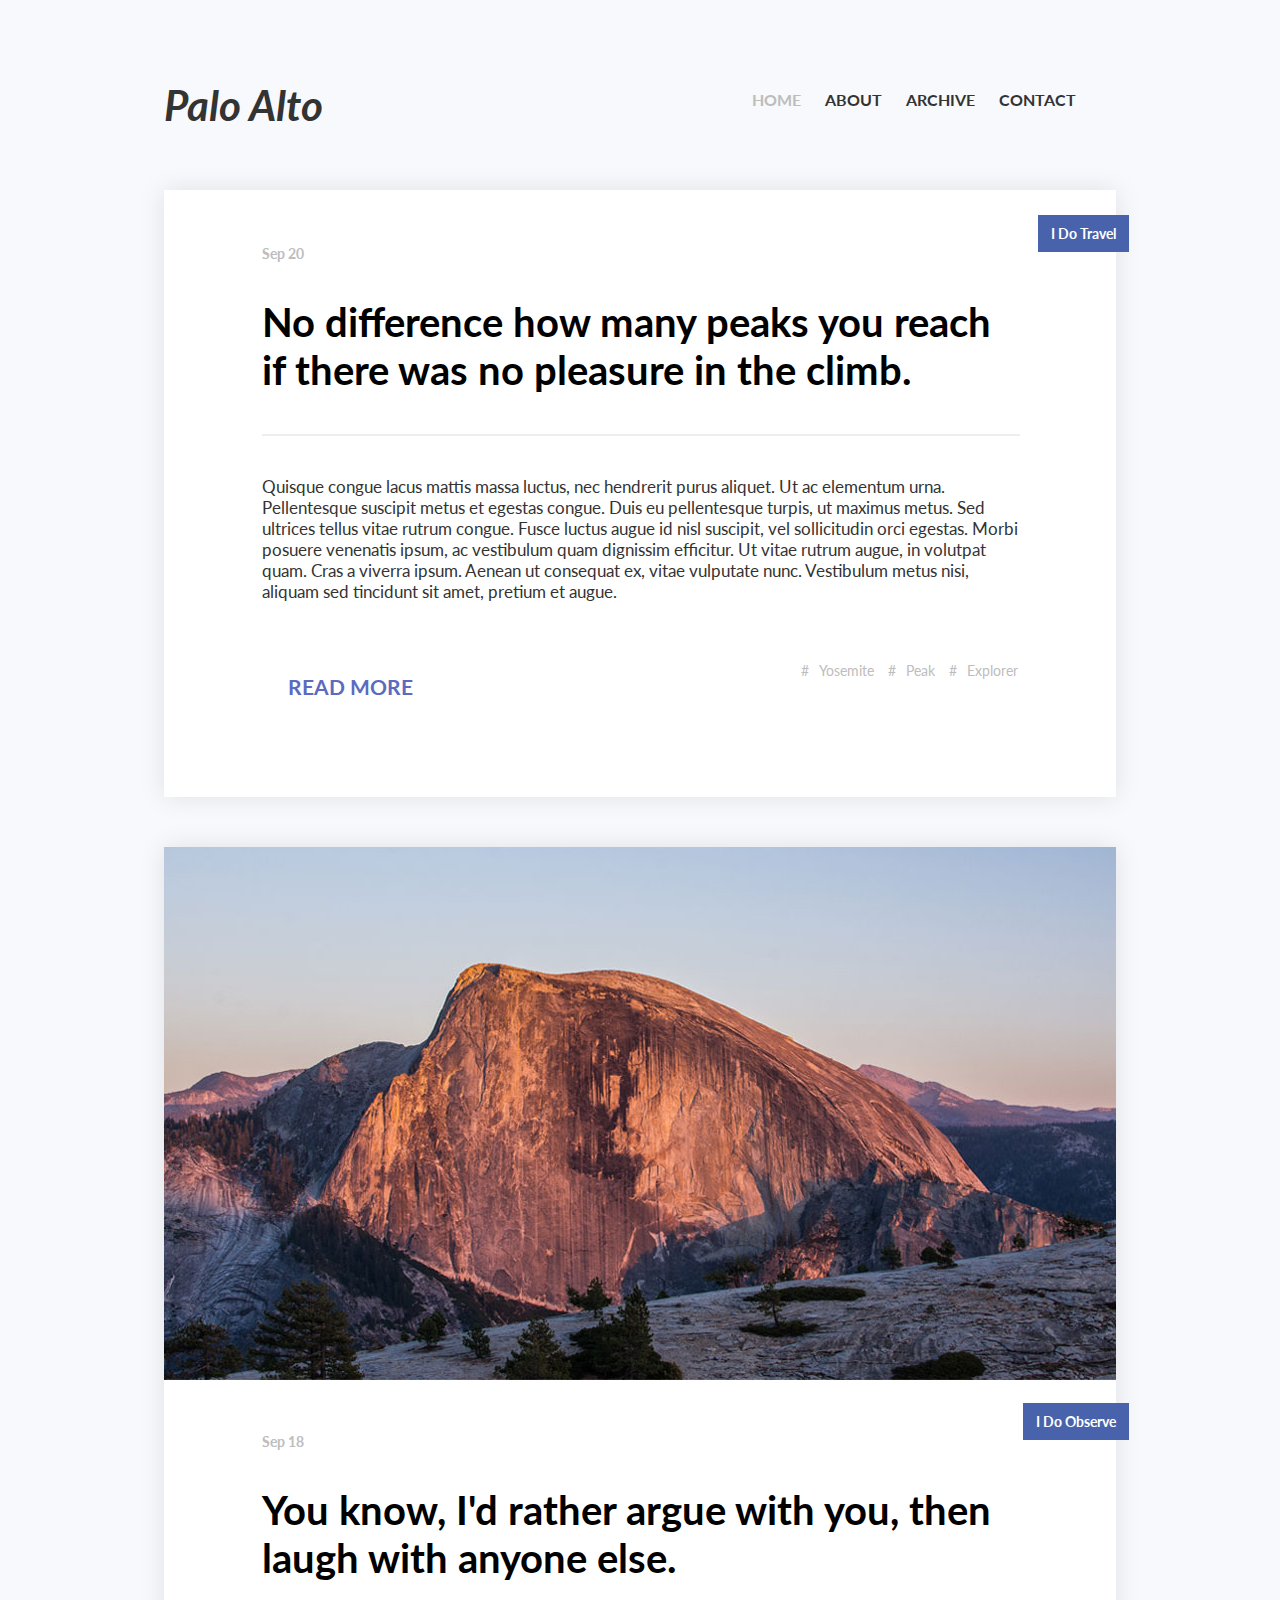
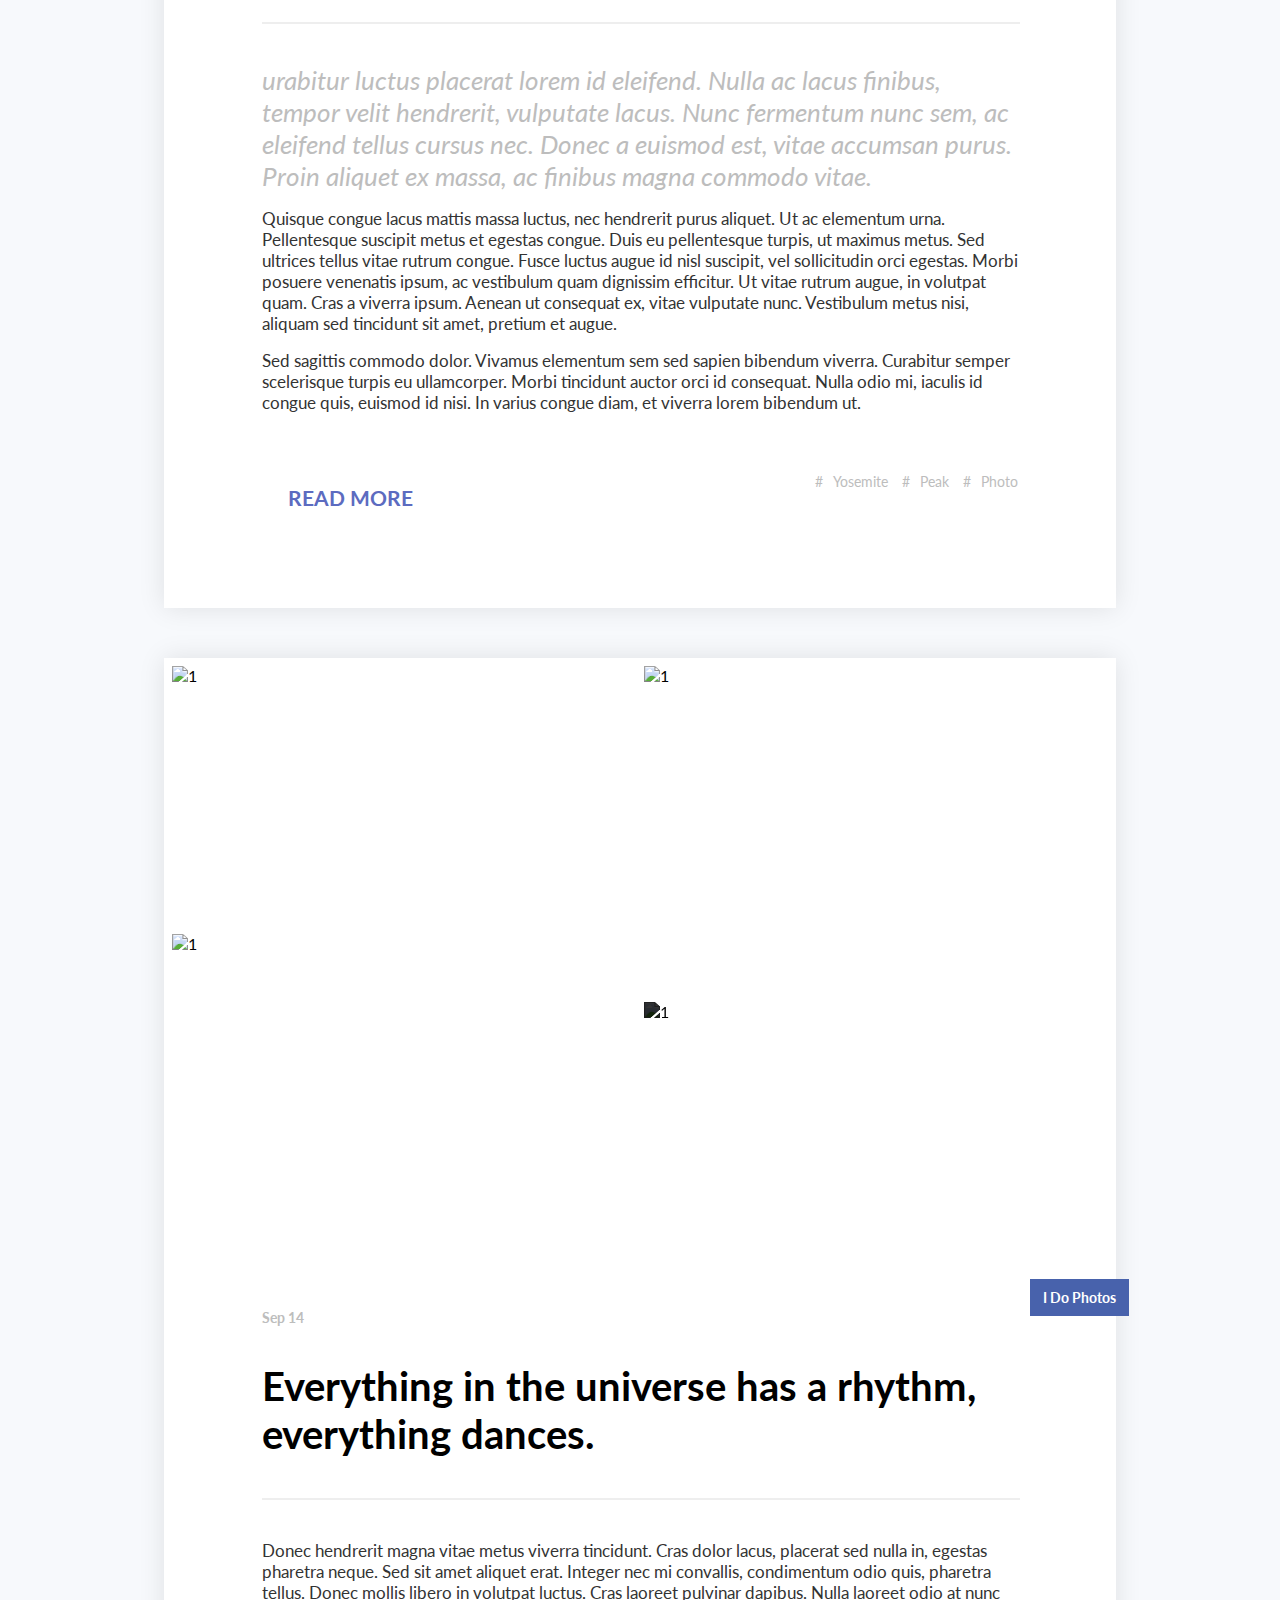
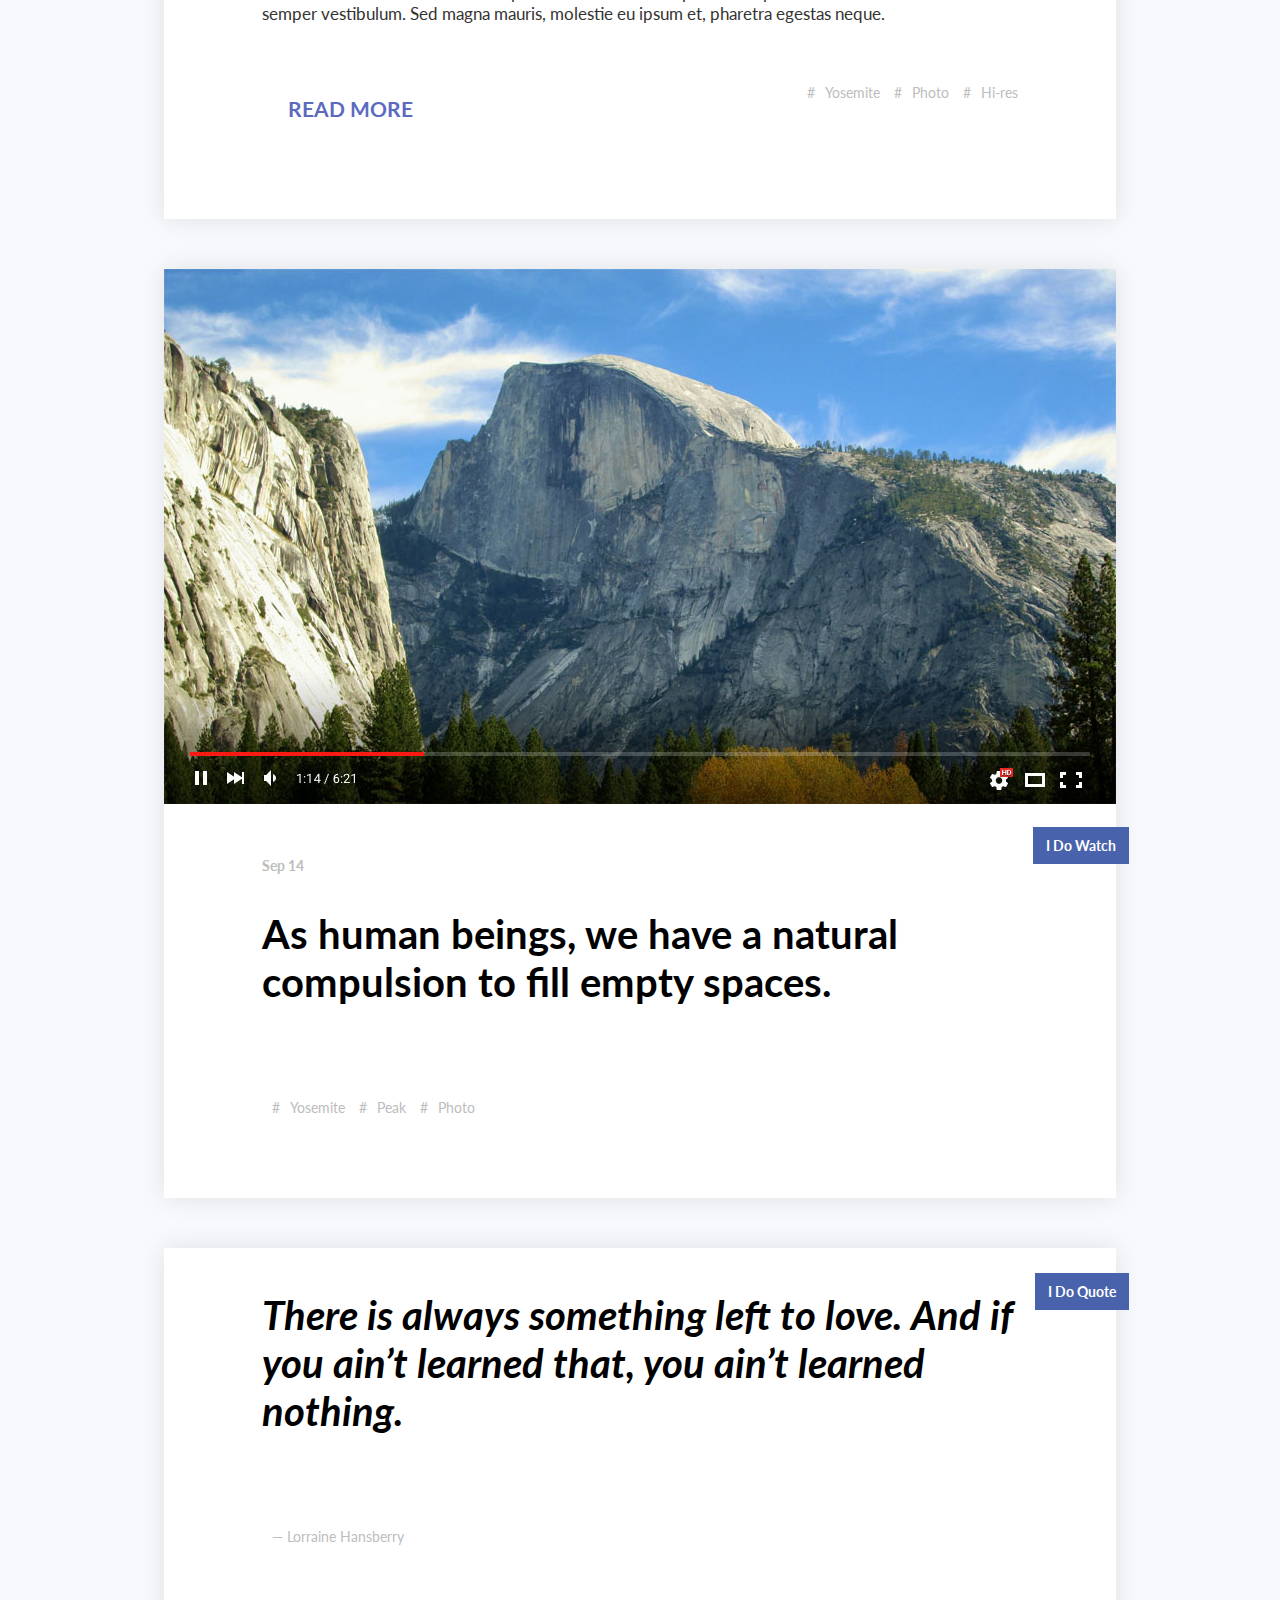
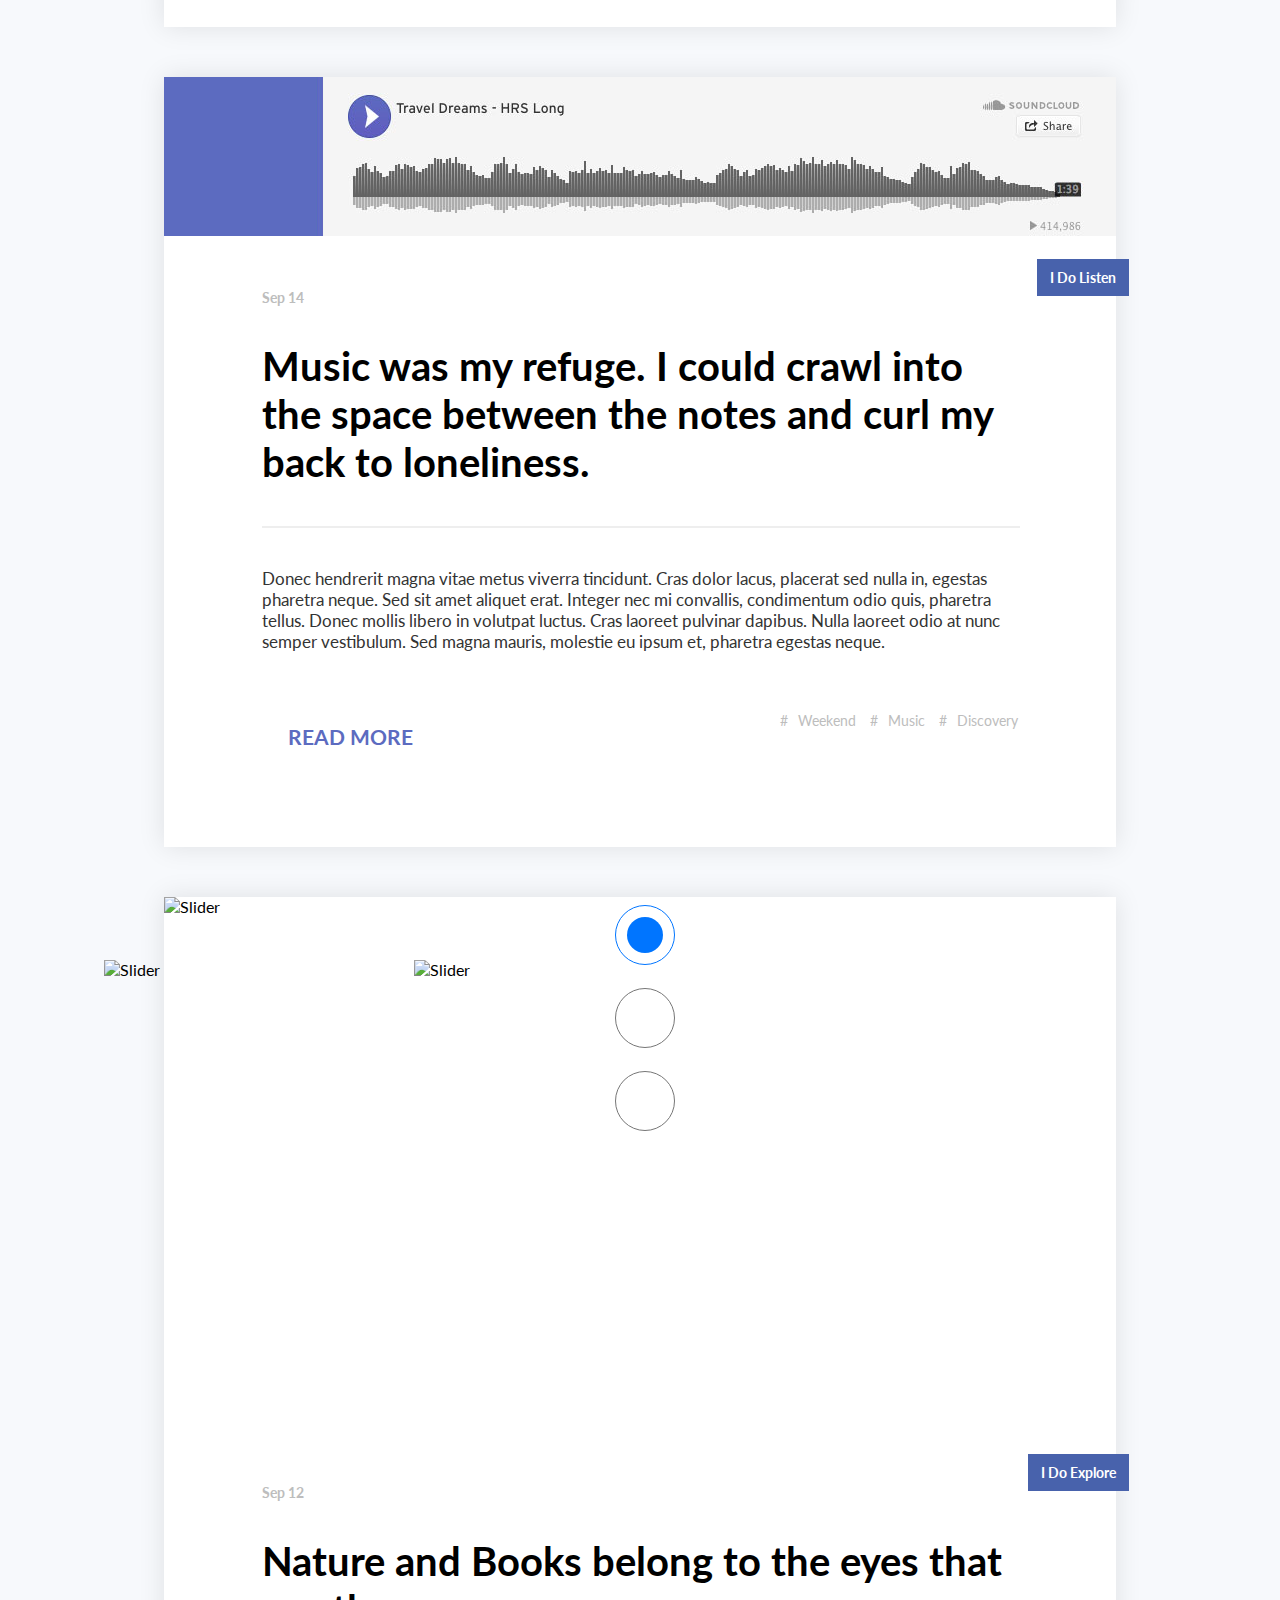
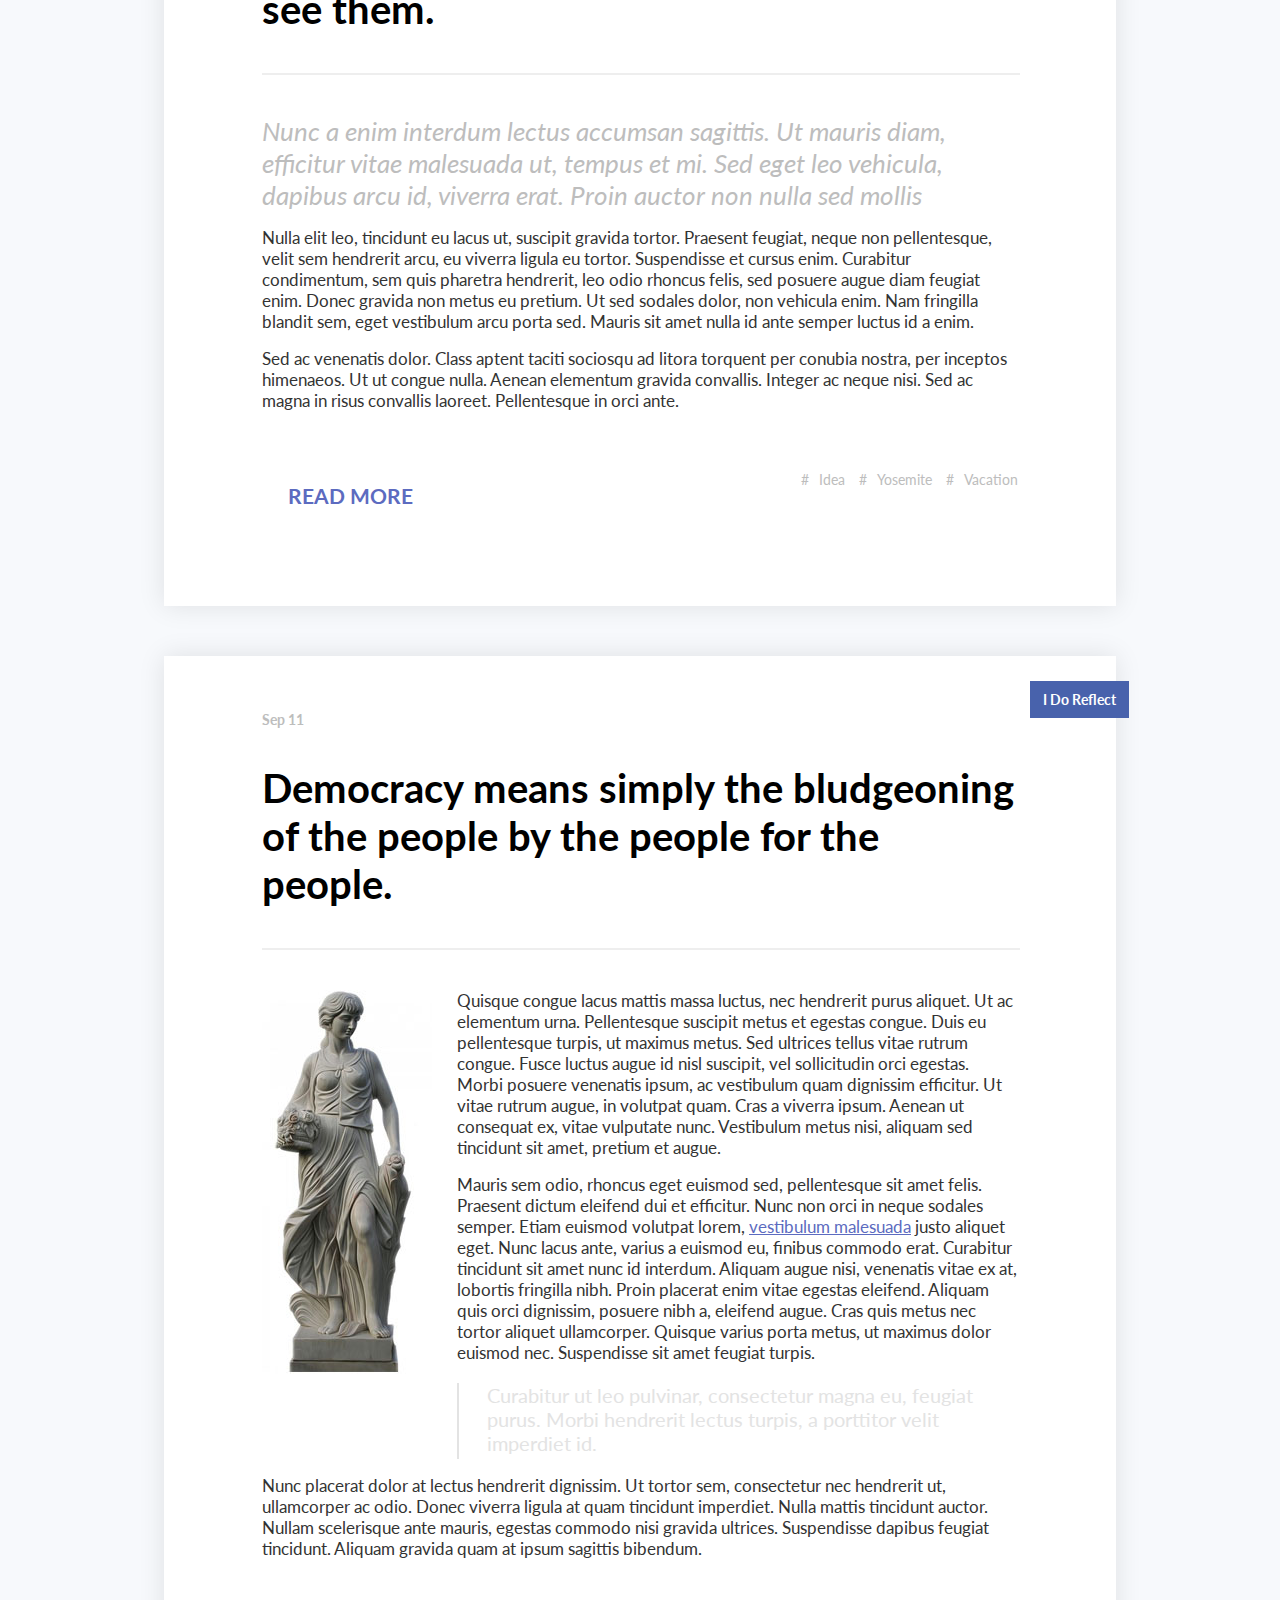
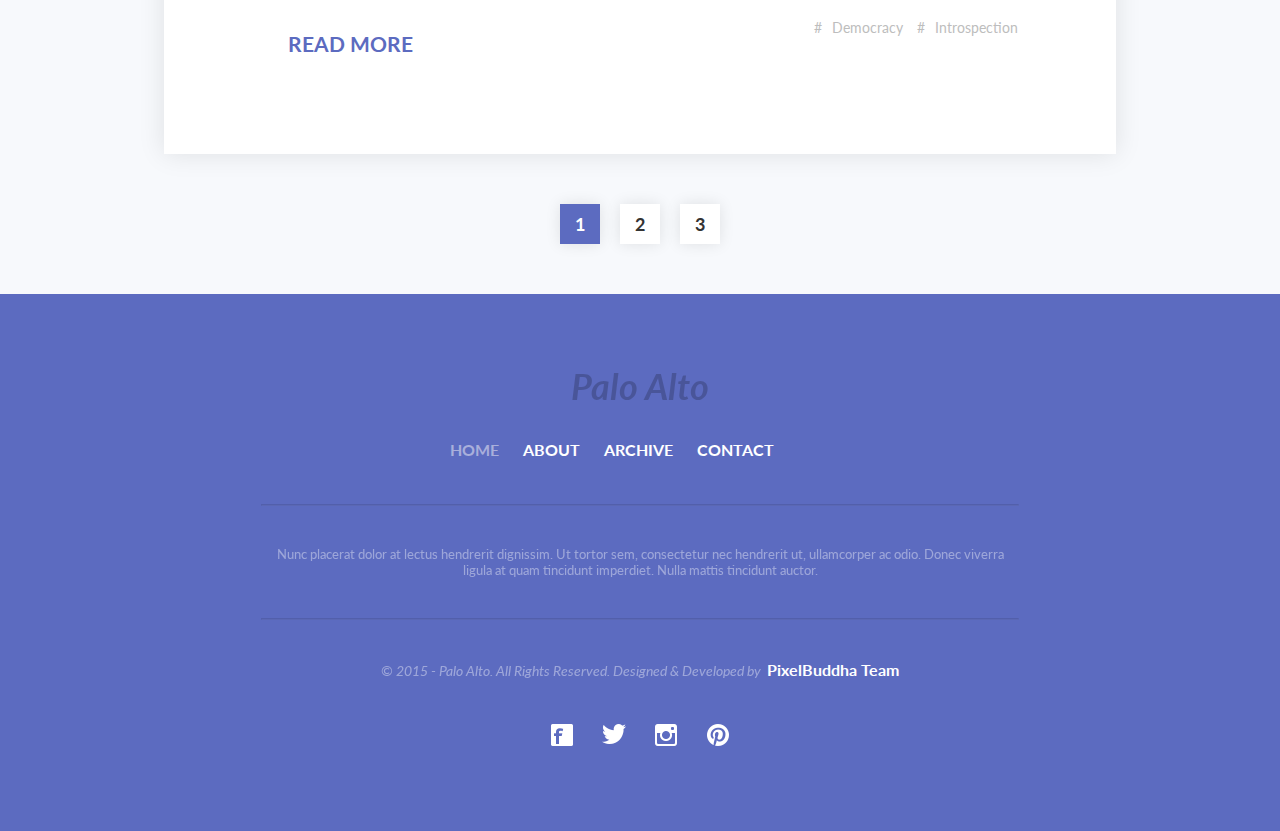
==== commit 28775a34: "homework 6(not final)" ====
--- a/public/html/index.html
+++ b/public/html/index.html
@@ -9,6 +9,7 @@
 
     <!--<link type="text/css" rel="stylesheet" href="../css/normalize.css">-->
     <link type="text/css" rel="stylesheet" href="../css/main.css">
+    <!--<link type="text/css" rel="stylesheet" href="../css/grid.css">-->
 </head>
 <body>
 
@@ -19,17 +20,17 @@
         </div>
         <nav>
             <ul>
-                <li><a href="index.html">HOME</a></li>
+                <li><a class="inactive" href="index.html">HOME</a></li>
                 <li><a href="about.html">ABOUT</a></li>
                 <li><a href="archive.html">ARCHIVE</a></li>
                 <li><a href="contacts.html">CONTACT</a></li>
+                <li><a class="search_icon" href="search.html">&nbsp;</a></li>
             </ul>
         </nav>
     </header>
     <article>
-        <p class="date">
-            Sep 20
-        </p>
+        <a class="mark" href="#">I Do Travel</a>
+        <p class="date">Sep 20</p>
         <h2>
             No difference how many peaks you reach if there was no pleasure in the climb.
         </h2>
@@ -37,15 +38,16 @@
             <p>
                 Quisque congue lacus mattis massa luctus, nec hendrerit purus aliquet. Ut ac elementum urna. Pellentesque suscipit metus et egestas congue. Duis eu pellentesque turpis, ut maximus metus. Sed ultrices tellus vitae rutrum congue. Fusce luctus augue id nisl suscipit, vel sollicitudin orci egestas. Morbi posuere venenatis ipsum, ac vestibulum quam dignissim efficitur. Ut vitae rutrum augue, in volutpat quam. Cras a viverra ipsum. Aenean ut consequat ex, vitae vulputate nunc. Vestibulum metus nisi, aliquam sed tincidunt sit amet, pretium et augue.
             </p>
-            <a class="more" href="post.html"> READ MORE</a>
-            <p class="category">#Yosemite</p>    <p class="category">#Peak</p>   <p class="category">#Explorer</p>
-        </div>
-    </article>
-    <article>
-        <img src="../img/img_1.jpg" alt="Mountain" height="533" width="952"/>
-        <p class="date">
-            Sep 18
-        </p>
+            <a class="more" href="post.html">read more</a>
+            <div class="category_container">
+                <p class="category">#<a href="#">Yosemite</a></p>    <p class="category">#<a href="#">Peak</a></p>   <p class="category">#<a href="#">Explorer</a></p>
+            </div>
+        </div>
+    </article>
+    <article>
+        <a class="mainimg" href="post.html"> <img src="../img/img_1.jpg" alt="Mountain" height="533" width="952"/></a>
+        <a class="mark" href="#">I Do Observe</a>
+        <p class="date">Sep 18</p>
         <h2>
             You know, I'd rather argue with you, then laugh with anyone else.
         </h2>
@@ -58,15 +60,30 @@
             <p>
                 Sed sagittis commodo dolor. Vivamus elementum sem sed sapien bibendum viverra. Curabitur semper scelerisque turpis eu ullamcorper. Morbi tincidunt auctor orci id consequat. Nulla odio mi, iaculis id congue quis, euismod id nisi. In varius congue diam, et viverra lorem bibendum ut.
             </p>
-            <a class="more" href="post.html"> READ MORE</a>
-            <p class="category">#Yosemite</p>   <p class="category">#Peak</p>   <p class="category">#Photo</p>
-        </div>
-    </article>
-    <article>
-        <img src="../img/img_2.jpg" alt="Images" height="593" width="952"/>
-        <p class="date">
-            Sep 14
-        </p>
+            <a class="more" href="post.html">read more</a>
+            <div class="category_container">
+                <p class="category">#<a href="#">Yosemite</a></p>    <p class="category">#<a href="#">Peak</a></p>   <p class="category">#<a href="#">Photo</a></p>
+            </div>
+        </div>
+    </article>
+    <article>
+        <div class="imggroup">
+            <div class="imgleft">
+                <img src="../img/imggroup_1.jpg" alt="1" height="260" width="464"/>
+                <img src="../img/imggroup_2.jpg" alt="1" height="308" width="464"/>
+            </div>
+            <div class="imgright">
+                <img src="../img/imggroup_3.jpg" alt="1" height="328" width="464"/>
+                <div class="cover"></div>
+                <div class="counter">
+                    <p class="count">21</p>
+                    <p>photos</p>
+                </div>
+                <img class="imgcounter" src="../img/imggroup_4.jpg" alt="1" height="242" width="464"/>
+            </div>
+        </div>
+        <a class="mark" href="#">I Do Photos</a>
+        <p class="date">Sep 14</p>
         <h2>
             Everything in the universe has a rhythm, everything dances.
         </h2>
@@ -74,33 +91,38 @@
             <p>
                 Donec hendrerit magna vitae metus viverra tincidunt. Cras dolor lacus, placerat sed nulla in, egestas pharetra neque. Sed sit amet aliquet erat. Integer nec mi convallis, condimentum odio quis, pharetra tellus. Donec mollis libero in volutpat luctus. Cras laoreet pulvinar dapibus. Nulla laoreet odio at nunc semper vestibulum. Sed magna mauris, molestie eu ipsum et, pharetra egestas neque.
             </p>
-            <a class="more" href="post.html"> READ MORE</a>
-            <p class="category">#Yosemite</p>    <p class="category">#Photo</p>  <p class="category">#Hi-res</p>
+            <a class="more" href="post.html">read more</a>
+            <div class="category_container">
+                <p class="category">#<a href="#">Yosemite</a></p>    <p class="category">#<a href="#">Photo</a></p>   <p class="category">#<a href="#">Hi-res</a></p>
+            </div>
         </div>
     </article>
     <article>
         <img src="../img/img_3.jpg" alt="Video" height="535" width="952"/>
-        <p class="date">
-            Sep 14
-        </p>
+        <a class="mark" href="#">I Do Watch</a>
+        <p class="date">Sep 14</p>
         <h2>
             As human beings, we have a natural compulsion to fill empty spaces.
         </h2>
-        <p class="category">#Yosemite</p>    <p class="category">#Peak</p>   <p class="category">#Photo</p>
-    </article>
-    <article>
-        <h2>
-            <q><em>There is always something left to love.
+        <div class="noRM">
+            <div class="category_container">
+                <p class="category">#<a href="#">Yosemite</a></p>    <p class="category">#<a href="#">Peak</a></p>   <p class="category">#<a href="#">Photo</a></p>
+            </div>
+        </div>
+    </article>
+    <article>
+        <a class="mark" href="#">I Do Quote</a>
+        <h2>
+            <div class="q"><em>There is always something left to love.
                 And if you ain’t learned that, you
-                ain’t learned nothing.</em></q>
+                ain’t learned nothing.</em></div>
         </h2>
         <p class="cit">— Lorraine Hansberry</p>
     </article>
     <article>
         <img src="../img/img_4.jpg" alt="Player" height="159" width="952"/>
-        <p class="date">
-            Sep 14
-        </p>
+        <a class="mark" href="#"> I Do Listen</a>
+        <p class="date">Sep 14</p>
 
         <h2>
             Music was my refuge. I could crawl into the space between the notes and curl my back to loneliness.
@@ -109,15 +131,30 @@
             <p>
                 Donec hendrerit magna vitae metus viverra tincidunt. Cras dolor lacus, placerat sed nulla in, egestas pharetra neque. Sed sit amet aliquet erat. Integer nec mi convallis, condimentum odio quis, pharetra tellus. Donec mollis libero in volutpat luctus. Cras laoreet pulvinar dapibus. Nulla laoreet odio at nunc semper vestibulum. Sed magna mauris, molestie eu ipsum et, pharetra egestas neque.
             </p>
-            <a class="more" href="post.html"> READ MORE</a>
-            <p class="category">#Weekend</p>   <p class="category">#Music</p>   <p class="category">#Discovery</p>
-        </div>
-    </article>
-    <article>
-        <img src="../img/img_5.jpg" alt="Slider" height="532" width="952"/>
-        <p class="date">
-            Sep 12
-        </p>
+            <a class="more" href="post.html">read more</a>
+            <div class="category_container">
+                <p class="category">#<a href="#">Weekend</a></p>    <p class="category">#<a href="#">Music</a></p>   <p class="category">#<a href="#">Discovery</a></p>
+            </div>
+        </div>
+    </article>
+    <article>
+        <div class="slider">
+            <div class="leftarrow">
+            </div>
+            <div class="rightarrow">
+            </div>
+            <img class="firstimg" src="../img/1_slide.png" alt="Slider" height="426" width="762"/>
+            <img class="centerimg" src="../img/img_5.jpg" alt="Slider" height="532" width="952"/>
+            <img class="lastimg" src="../img/2_slide.png" alt="Slider" height="426" width="762"/>
+            <input checked type="radio" name="slide" class="control" id="Slide1"/>
+            <label for="Slide1" id="s1"></label>
+            <input type="radio" name="slide" class="control" id="Slide2"/>
+            <label class="scurrent" for="Slide2" id="s2"></label>
+            <input type="radio" name="slide" class="control" id="Slide3"/>
+            <label for="Slide3" id="s3"></label>
+        </div>
+        <a class="mark" href="#">I Do Explore</a>
+        <p class="date">Sep 12</p>
         <h2>
             Nature and Books belong to the eyes that see them.
         </h2>
@@ -131,11 +168,15 @@
             <p>
                 Sed ac venenatis dolor. Class aptent taciti sociosqu ad litora torquent per conubia nostra, per inceptos himenaeos. Ut ut congue nulla. Aenean elementum gravida convallis. Integer ac neque nisi. Sed ac magna in risus convallis laoreet. Pellentesque in orci ante.
             </p>
-            <a class="more" href="post.html"> READ MORE</a>
-            <p class="category">#Idea</p>   <p class="category">#Yosemite</p>   <p class="category">#Vacation</p>
-        </div>
-    </article>
-    <article>
+            <a class="more" href="post.html">read more</a>
+            <div class="category_container">
+                <p class="category">#<a href="#">Idea</a></p>    <p class="category">#<a href="#">Yosemite</a></p>   <p class="category">#<a href="#">Vacation</a></p>
+            </div>
+        </div>
+    </article>
+    <article>
+        <a class="mark" href="#">I Do Reflect</a>
+        <p class="date">Sep 11</p>
         <h2>
             Democracy means simply the bludgeoning of the people by the people for the people.
         </h2>
@@ -153,10 +194,19 @@
             <p>
                 Nunc placerat dolor at lectus hendrerit dignissim. Ut tortor sem, consectetur nec hendrerit ut, ullamcorper ac odio. Donec viverra ligula at quam tincidunt imperdiet. Nulla mattis tincidunt auctor. Nullam scelerisque ante mauris, egestas commodo nisi gravida ultrices. Suspendisse dapibus feugiat tincidunt. Aliquam gravida quam at ipsum sagittis bibendum.
             </p>
-            <a class="more" href="post.html"> READ MORE</a>
-            <p class="category">#Democracy</p>   <p class="category">#Introspection</p>
-        </div>
-    </article>
+            <a class="more" href="post.html"> read more</a>
+            <div class="category_container">
+                <p class="category">#<a href="#">Democracy</a></p>    <p class="category">#<a href="#">Introspection</a></p>
+            </div>
+        </div>
+    </article>
+    <div class="pagination">
+        <ul>
+            <li><a class="pagenumber current">1</a></li>
+            <li><a class="pagenumber">2</a></li>
+            <li><a class="pagenumber">3</a></li>
+        </ul>
+    </div>
 </div>
 <footer>
     <div class="fcontent">
@@ -165,10 +215,11 @@
         </div>
         <div id="footer_menu">
             <ul>
-                <li><a href="index.html">HOME</a></li>
+                <li><a class="inactive" href="index.html">HOME</a></li>
                 <li><a href="about.html">ABOUT</a></li>
                 <li><a href="archive.html">ARCHIVE</a></li>
                 <li><a href="contacts.html">CONTACT</a></li>
+                <li><a class="search_icon" href="search.html">&nbsp;</a></li>
             </ul>
         </div>
         <hr>
@@ -176,7 +227,7 @@
             Nunc placerat dolor at lectus hendrerit dignissim. Ut tortor sem, consectetur nec hendrerit ut, ullamcorper ac odio. Donec viverra ligula at quam tincidunt imperdiet. Nulla mattis tincidunt auctor.
         </p>
         <hr>
-        <address>© 2015 - Palo Alto. All Rights Reserved. Designed & Developed by &nbsp</address><a href="#">PixelBuddha Team</a>
+        <address>© 2015 - Palo Alto. All Rights Reserved. Designed & Developed by &nbsp</address><a class="adress" href="#">PixelBuddha Team</a>
         <div id="icons">
             <a href="https://www.facebook.com/" target="_blank"> <img src="../img/fb.png" alt="facebook" height="24" width="24"/></a>
             <a href="https://twitter.com/?lang=ru " target="_blank"><img src="../img/tw.png" alt="twitter" height="24" width="24"/></a>
--- a/public/css/main.css
+++ b/public/css/main.css
@@ -5,12 +5,92 @@
     font-family: 'Lato', sans-serif;
     margin: 0;
 }
+.wrapper{
+    display: block;
+    margin: 0 auto;
+    width: 952px;
+}
+
+/*----------------------------------HEADER--------------------------------*/
+header{
+    display: block;
+    background-color: #f7f9fc;
+    height: 190px;
+}
+nav{
+    display: inline-block;
+    float: right;
+    margin-top: 90px;
+}
+nav ul{
+    margin:  0;
+    padding: 0;
+    list-style: none;
+    font-size: 16px;
+}
+nav ul li{
+    display: inline-block;
+    font-weight: bold;
+}
+nav ul li a{
+    text-decoration: none;
+    font-size: 16px;
+    color: #333333;
+    margin: 0 20px 0 0;
+}
+nav ul li a:hover {
+    color: #333333 !important;
+    padding-bottom: 6px;
+    border-bottom: 2px solid #5c6bc0;
+}
+nav ul li a.inactive {
+    color: #bdbdbd;
+}
+nav ul li a.search_icon{
+    display: inline-block;
+    width: 16px;
+    height 16px;
+    background: url("../img/search.png") center no-repeat;
+    padding: 0;
+    margin: 0;
+}
+nav ul li a.search_icon.inactive{
+    display: inline-block;
+    width: 16px;
+    height 16px;
+    background: url("../img/search_inactive.png") center no-repeat;
+    padding: 0;
+    margin: 0;
+}
+nav ul li a:hover.search_icon{
+    display: inline-block;
+    width: 16px;
+    height 16px;
+    background: url("../img/search_hover.png") center no-repeat;
+    border: none;
+    padding: 0;
+    margin: 0;
+}
+.logo {
+    display: inline-block;
+    margin: 80px 0;
+}
+.logo a{
+    text-decoration: none;
+    font-weight: bold;
+    font-size: 42px;
+    font-style: italic;
+    color: #333;
+}
+/*----------------------------------END OF HEADER--------------------------------*/
+
+/*----------------------------------Article end other content--------------------------------*/
 article img{
-    margin: -98px 0 50px -98px;
+    margin: -5px 0 0 -98px;
 }
 article{
     margin-bottom: 50px;
-    padding: 98px 98px 82px;
+    padding: 5px 98px 82px 98px;
     background: #fff;
     box-shadow: 0 0 25px rgba(0,0,0,0.1);
 
@@ -24,23 +104,26 @@
     font-size: 40px;
     margin-top: 0;
 }
-
-/*p, h1, h2, h3, h4, h5, h6, blockquote, button{
-    margin: 0 70px;
-}*/
+h4{
+    font-size: 30px;
+    font-weight: bold;
+    color: #ccc;
+}
+
 hr{
     color: #eee;
     margin: 40px 0;
 }
-
-
+ul{
+    padding-left: 0;
+}
+li {
+    list-style-type: none;
+}
 ul li:hover ul {
     display: block;
 }
 
-ul ul {
-    display: none;
-}
 table , td, tr{
     border: 1px solid;
     border-collapse: collapse;
@@ -51,60 +134,216 @@
 td{
     width: 90px;
 }
-textarea{
-    width: 756px;
-    height: 150px;
-    background: #f7f9fc;
-    font-size: 20px;
-    color: #333;
-    opacity: 0.3;
-    border: none;
-    padding: 0 32px;
-}
-input{
-    width: 276px;
-    height: 60px;
-    display: inline-block;
-    background: #f7f9fc;
-    font-size: 20px;
-    color: #333;
-    opacity: 0.3;
-    border: none;
-    margin: 0 32px 32px 0;
-    padding: 0 32px;
-}
-input:focus, textarea:focus{
-    color:  transparent;
-}
-input:invalid {
-    color: red;
-}
-input:[name="subject"]{
-    width: 758px;
-}
 a{
     color: #5c6bc0;
 }
 a:hover{
     color: #9db8e2;
 }
-.wrapper{
-    display: block;
-    margin: 0 auto;
-    width: 952px;
+
+.mainimg img:hover{
+    -webkit-filter: brightness(0.8);
+    transition: all 0.8s ease;
 }
 .date{
     color: #bdbdbd;
     font-size: 14px;
     font-weight: bold;
-    margin-bottom: 36px;
+    margin: 50px 0 36px 0;
 }
 .category, .cit{
     display: inline-block;
     color: #bdbdbd;
     font-size: 14px;
-    margin: 35px 0 0 10px;
-}
+    margin: 60px 0 0 10px;
+}
+.category_container{
+    float: right;
+}
+.category_container a{
+    display: inline-block;
+    color: #bdbdbd;
+    font-size: 14px;
+    margin: 0 0 0 10px;
+    text-decoration: none;
+}
+.category_container a:hover{
+    color: #5c6bc0;
+    text-decoration: underline;
+    transition: all 0.5s ease;
+}
+.pagename{
+    margin-top: 50px;
+}
+.noRM{
+}
+.noRM .category_container{
+    float: none;
+}
+.q:before{
+    display: block;
+    content: "";
+    width: 78px;
+    height: 63px;
+    background: url("../img/lap.png");
+    margin: 0 0 -25px -116px;
+}
+.slider{
+    position: relative;
+    display: block;
+    width: 100%;
+    height:532px;
+}
+.slider img{
+    position: absolute;
+}
+.leftarrow{
+    position: absolute;
+    margin: 0;
+    top: 58px;
+    left: -158px;
+    width: 762px;
+    height: 426px;
+    background: url("../img/hover_first_slide.png");
+    opacity: 0;
+    cursor: pointer;
+    transition: all 0.4s ease;
+    z-index: 2;
+}
+.leftarrow:hover{
+    opacity: 1;
+    transition: all 0.4s ease;
+}
+.firstimg{
+    margin: 0;
+    top: 58px;
+    left: -158px;
+    z-index: 1;
+}
+.centerimg{
+    display: inline-block;
+    z-index: 5;
+}
+.rightarrow{
+    position: absolute;
+    margin: 0;
+    top: 58px;
+    right: -158px;
+    width: 762px;
+    height: 426px;
+    background: url("../img/hover_last_slide.png");
+    opacity: 0;
+    cursor: pointer;
+    transition: all 0.4s ease;
+    z-index: 4;
+}
+.rightarrow:hover{
+    opacity: 1;
+    transition: all 0.4s ease;
+}
+.lastimg{
+    margin: 0;
+    top: 58px;
+    right: -158px;
+    z-index: 3;
+}
+
+#s1, #s2, #s3 {
+    padding: 3px;
+    border: solid #fff 2px;
+    position: absolute;
+    left: 50%;
+    bottom: 30px;
+    border-radius: 8px;
+    cursor: pointer;
+    z-index: 6;
+}
+#s1 {margin-left: -36px;}
+#s2 {margin-left: -12px;}
+#s3 {margin-left: 12px;}
+#s1:hover, #s2:hover, #s3:hover{
+    background: #5c6bc0;
+    transition: all 0.4s ease;
+}
+.scurrent{
+    background: #fff;
+}
+
+.imggroup{
+    position: relative;
+    display: block;
+    margin: -5px 0 0 -98px;
+    height: 593px;
+    width: 960px;
+    padding: 4px;
+}
+.imggroup .imgleft{
+    height: 100%;
+    width:calc(50% - 8px);
+    display:inline-block;
+    margin: 0;
+    float: left;
+}
+.imggroup .imgright{
+    /*position: relative;*/
+    width: 50%;
+    display:inline-block;
+    margin: 0;
+    float: left;
+}
+.imggroup img{
+    position: relative;
+    float: left;
+    display: inline-block;
+    margin: 4px;
+}
+.counter {
+    position: absolute;
+    margin:  auto;
+    bottom: 120px;
+    right:calc(25% - 40px);
+    width: 100px;
+    height: 100px;
+    text-align: center;
+    z-index: 8;
+
+}
+.counter p {
+    position: relative;
+    color: #fff;
+    font-size: 28px;
+}
+p.count{
+    /*margin-top: 40px;*/
+    display: block;
+    font-size: 78px;
+    line-height: 78px;
+}
+
+.cover {
+    position: absolute;
+    margin: 0;
+    bottom: 15px;
+    right: 24px;
+    width: 464px;
+    height: 242px;
+    transition: all 0.4s ease;
+    opacity: 0;
+    background: url("../img/imggroup_bg_hover.svg");
+    z-index: 7;
+}
+.cover:hover {
+    transition: all 0.5s ease;
+    opacity: 0.9;
+    cursor: pointer;
+}
+img.imgcounter{
+    -webkit-filter: brightness(0.2);
+    transition: all 0.8s ease;
+}
+
+
+
 .larger{
     color: #bdbdbd;
     font-size: 26px;
@@ -112,12 +351,31 @@
     margin-bottom: 14px;
 }
 .more{
-    font-size: 20px;
-    text-decoration: none;
+    display: inline-block;
+    font-size: 21px;
+    font-weight: bold;
+    text-decoration: none;
+    text-transform: uppercase;
     color: #5c6bc0;
+    margin-top: 56px;
+    padding: 15px 25px;
+    border: solid transparent 1px;
 }
 .more:hover{
-    color: #9db8e2;
+    color: #5c6bc0;
+    border: solid 1px #eeeeee;
+    transition: all 0.5s ease;
+}
+.post{
+    padding:98px 82px 98px;
+}
+.post_entry {
+    display: block;
+    position: relative;
+}
+.post_entry ul li{
+    font-weight: bold;
+    margin-bottom: 30px;
 }
 .post_entry:before{
     content: "";
@@ -127,52 +385,148 @@
     background: #eeeeee;
     margin: 40px 0;
 }
-/*----------------------------------HEADER--------------------------------*/
-header{
-    display: block;
-    background-color: #f7f9fc;
-    height: 190px;
-}
-nav{
+.mark {
+    position: relative;
     display: inline-block;
     float: right;
-    margin-top: 90px;
-}
-nav ul{
-    margin:  0;
-    padding: 0;
-    list-style: none;
-    font-size: 16px;
-}
-nav ul li{
-    display: inline-block;
-    font-weight: bold;
-}
-nav ul li a{
-    text-decoration: none;
-    font-size: 16px;
-    color: #333333;
-    margin: 0 20px 0 0;
-}
-nav ul li a:hover {
-    padding-bottom: 6px;
-    border-bottom: 2px solid #5c6bc0;
-}
-nav ul li a:active {
-    color: #bdbdbd;      /*NE RABOTAET, VANYA PODSCAJY KAK POFIXIT'*/
-}
-.logo {
-    display: inline-block;
-    margin: 80px 0;
-}
-.logo a{
-    text-decoration: none;
-    font-weight: bold;
-    font-size: 42px;
-    font-style: italic;
+    font-size: 14px;
+    font-weight: bold;
+    margin: 20px -111px 0 0;
+    padding: 10px 13px;
+    color: #fff;
+    background: #4862ac;
+    text-decoration: none;
+    transition: all 0.3s ease;
+}
+.mark:hover {
+    margin: 17px -116px 0 0;
+    padding: 13px 18px;
+    background: #6c79c6;
+    color: #fff;
+    transition: all 0.3s ease;
+}
+blockquote{
+    color: #e3e3e3;
+    font-size: 20px;
+}
+blockquote:before{
+    float: left;
+    content: "";
+    display: block;
+    width: 2px;
+    height: 76px;
+    background: #e3e3e3;
+    margin: 0 28px 0 0;
+}
+#left{
+    height: 100%;
+    width: 49%;
+    display:inline-block;
+    margin: 0;
+}
+#right{
+    width: 49%;
+    float: right;
+    display:inline-block;
+    margin: 0;
+}
+.contact_left{
+    display: inline-block;
+    width:calc(50% - 10px);
+    margin-right: 20px;
+}
+.contact_right{
+    position: absolute;
+    display: inline-block;
+    width:calc(50% - 10px);
+}
+/*----------------------------------Article end other content--------------------------------*/
+
+/*----------------------------------Input and textarea--------------------------------*/
+input{
+    resize: none;
+    background: #f7f9fc;
+    font-size: 20px;
     color: #333;
-}
-/*----------------------------------END OF HEADER--------------------------------*/
+    height: 60px;
+    width: 100%;
+    border: none;
+    text-indent: 20px;
+    margin-bottom: 20px;
+}
+textarea{
+    width:calc(100% - 40px);
+    height: 150px;
+    background: #f7f9fc;
+    font-size: 20px;
+    color: #333;
+    border: none;
+    padding: 20px;
+    overflow: auto;
+}
+
+:focus::-webkit-input-placeholder {opacity: 1; transition: opacity 0.5s ease;}
+:focus::-moz-placeholder          {opacity: 1; transition: opacity 0.5s ease;}
+:focus:-moz-placeholder           {opacity: 1; transition: opacity 0.5s ease;}
+:focus:-ms-input-placeholder      {opacity: 1; transition: opacity 0.5s ease;}
+:focus::-webkit-input-placeholder {opacity: 0; transition: opacity 0.5s ease;}
+:focus::-moz-placeholder          {opacity: 0; transition: opacity 0.5s ease;}
+:focus:-moz-placeholder           {opacity: 0; transition: opacity 0.5s ease;}
+:focus:-ms-input-placeholder      {opacity: 0; transition: opacity 0.5s ease;}
+
+input:focus:invalid {
+    background: #fdd;
+}
+input:focus:valid {
+    background: #dfd;
+}
+.submit input{
+    width: auto;
+    text-indent: 0;
+    background: none;
+    margin: 0;
+}
+.submit input:focus:invalid{
+    background: none;
+}
+.submit input:focus:valid{
+    background: none;
+}
+/*---------------------------------- End of Input and textarea--------------------------------*/
+
+/*----------------------------------Pagination--------------------------------*/
+.pagination{
+    display: block;
+    margin: 0 auto;
+    text-align: center;
+}
+.pagination li{
+    display: inline-block;
+    width: 40px;
+    margin: 0 8px;
+}
+.pagenumber{
+    display: inline-block;
+    width: 40px;
+    height: 40px;
+    background: #fff;
+    font-size: 18px;
+    font-weight: bold;
+    line-height: 40px;
+    box-shadow: 0 0 15px rgba(0,0,0,0.1);
+}
+.pagination a{
+    color: #333;
+}
+.pagination a:hover{
+    color: #5c6bc0;
+    transition: all 0.5s ease;
+}
+.pagination a.current{
+    background: #5c6bc0;
+    color: #fff;
+}
+/*----------------------------------End of Pagination--------------------------------*/
 
 /*----------------------------------FOOTER--------------------------------*/
 footer{
@@ -218,6 +572,7 @@
 #footer_menu{
     display: inline-block;
     margin-top: 24px;
+    /*height: 32px;*/
 }
 #footer_menu ul{
     margin:  0;
@@ -236,33 +591,56 @@
     margin: 0 20px 0 0;
 }
 #footer_menu ul li a:hover {
+    color: #fff !important;
     padding-bottom: 6px;
     border-bottom: 2px solid #fff;
 }
+#footer_menu ul li a.inactive {
+    color: #a9afdb;
+}
+
+
+#footer_menu ul li a.search_icon{
+    display: inline-block;
+    width: 16px;
+    height: 16px;
+    background: url("../img/f_search.png") center no-repeat;
+    padding: 8px;
+    margin: 0;
+}
+
+#footer_menu ul li a:hover.search_icon{
+    background: url("../img/f_search.png") #5360ac center no-repeat;
+    border: none;
+}
+
 address{
     display: inline;
     opacity: 0.4;
     color: #fff;
     font-size: 14px;
 }
+a.adress:hover{
+    color: #fff;
+    text-decoration: underline;
+}
 #icons{
     display: block;
     margin: 40px auto 0;
 }
-#icons img{
-    margin: 0 12px;
+#icons a img{
+    margin-top: 4px;
+}
+#icons a{
+    display: inline-block;
+    width: 32px;
+    height: 32px;
+    margin: 0 8px;
+}
+#icons a:hover{
+    background: #5360ac;
 }
 /*----------------------------------END OF FOOTER--------------------------------*/
 
 
 
-#left{
-    width: 49%;
-    display:inline-block;
-    margin: 0;
-}
-#right{
-    width: 49%;
-    display:inline-block;
-    margin: 0;
-}
